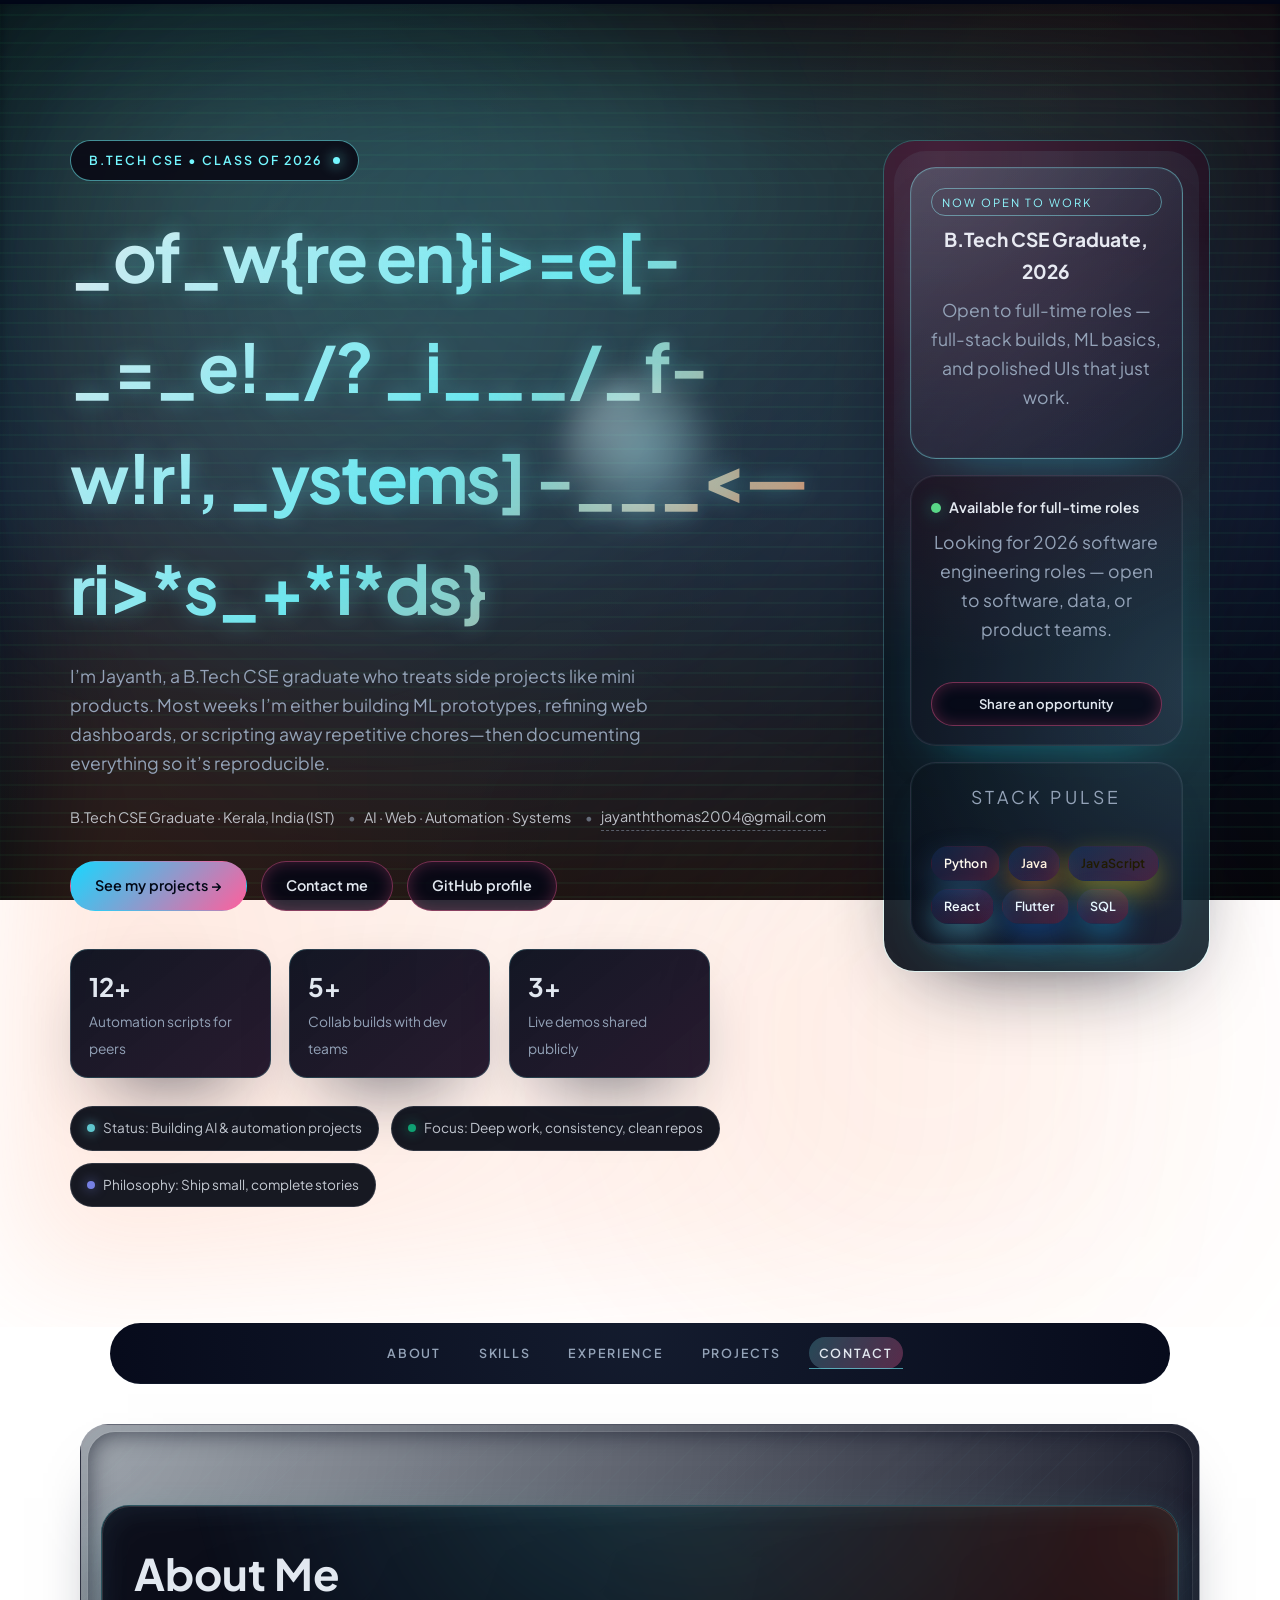
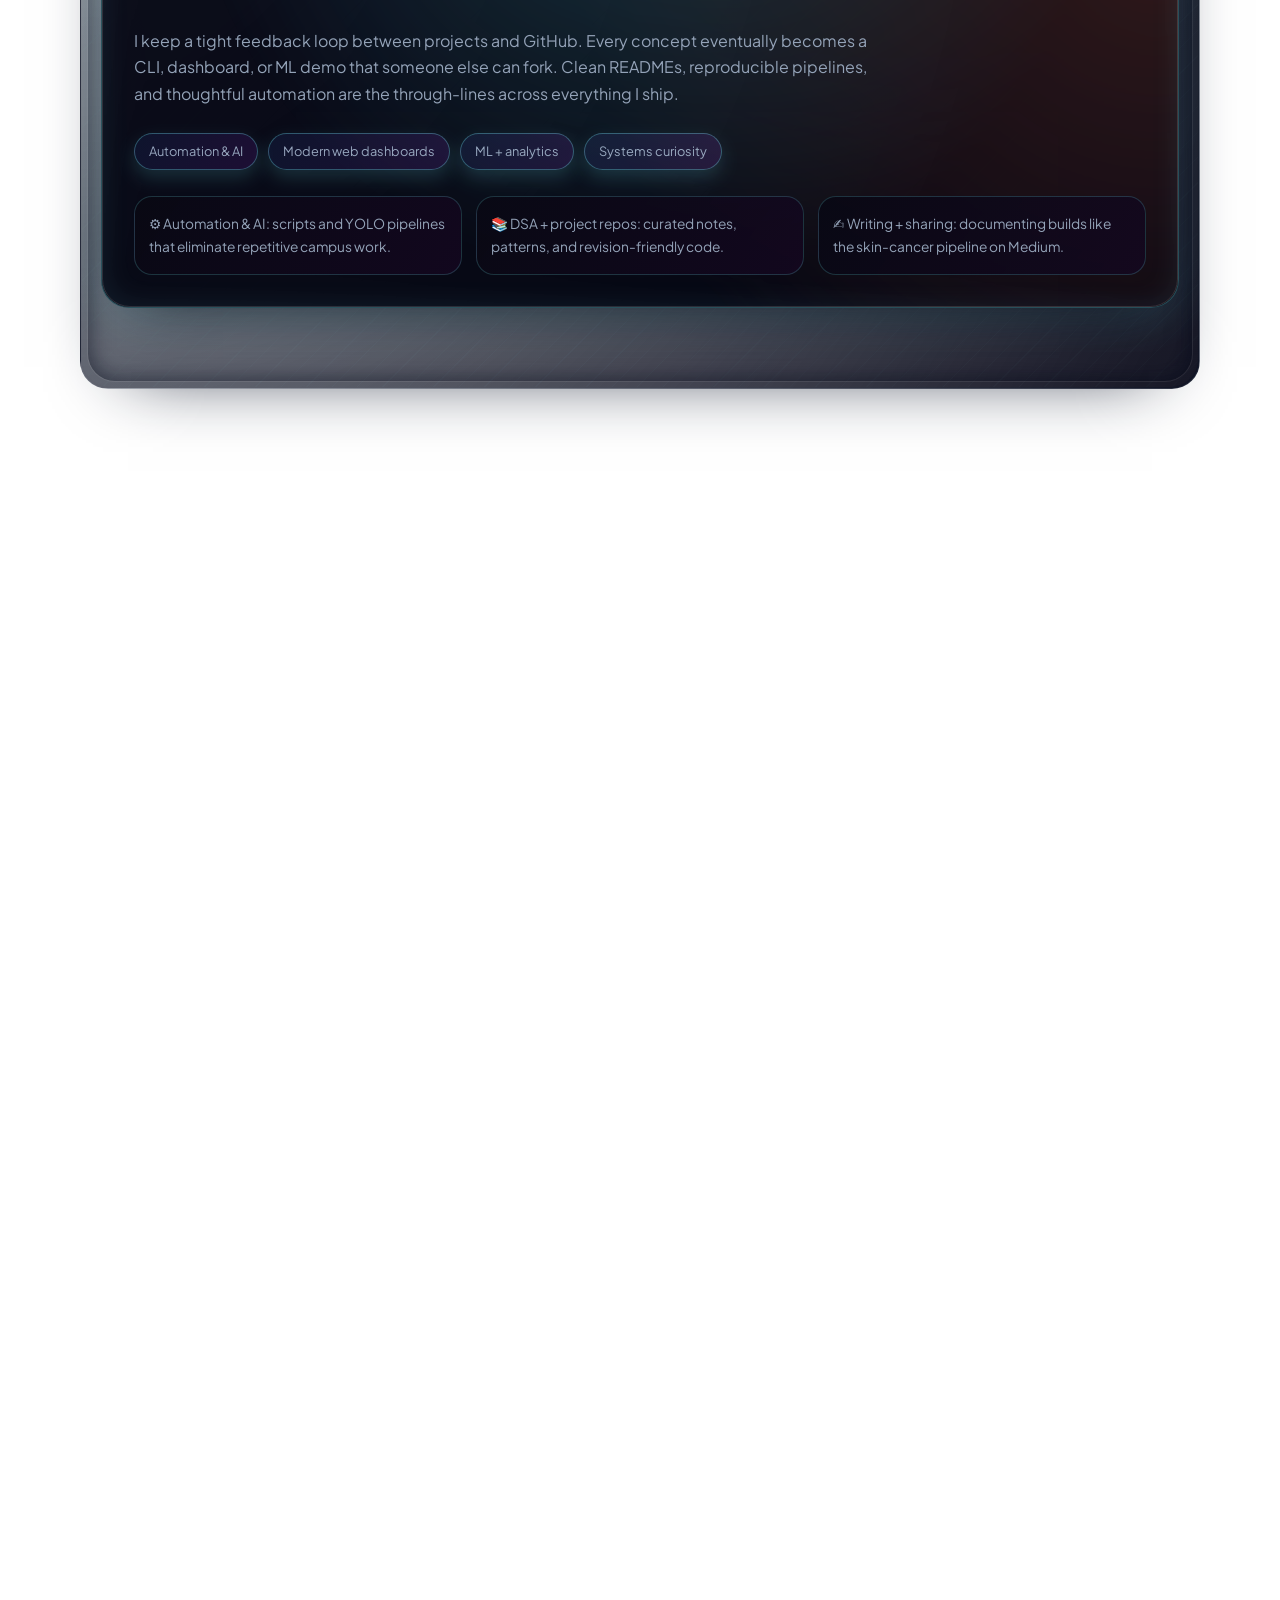
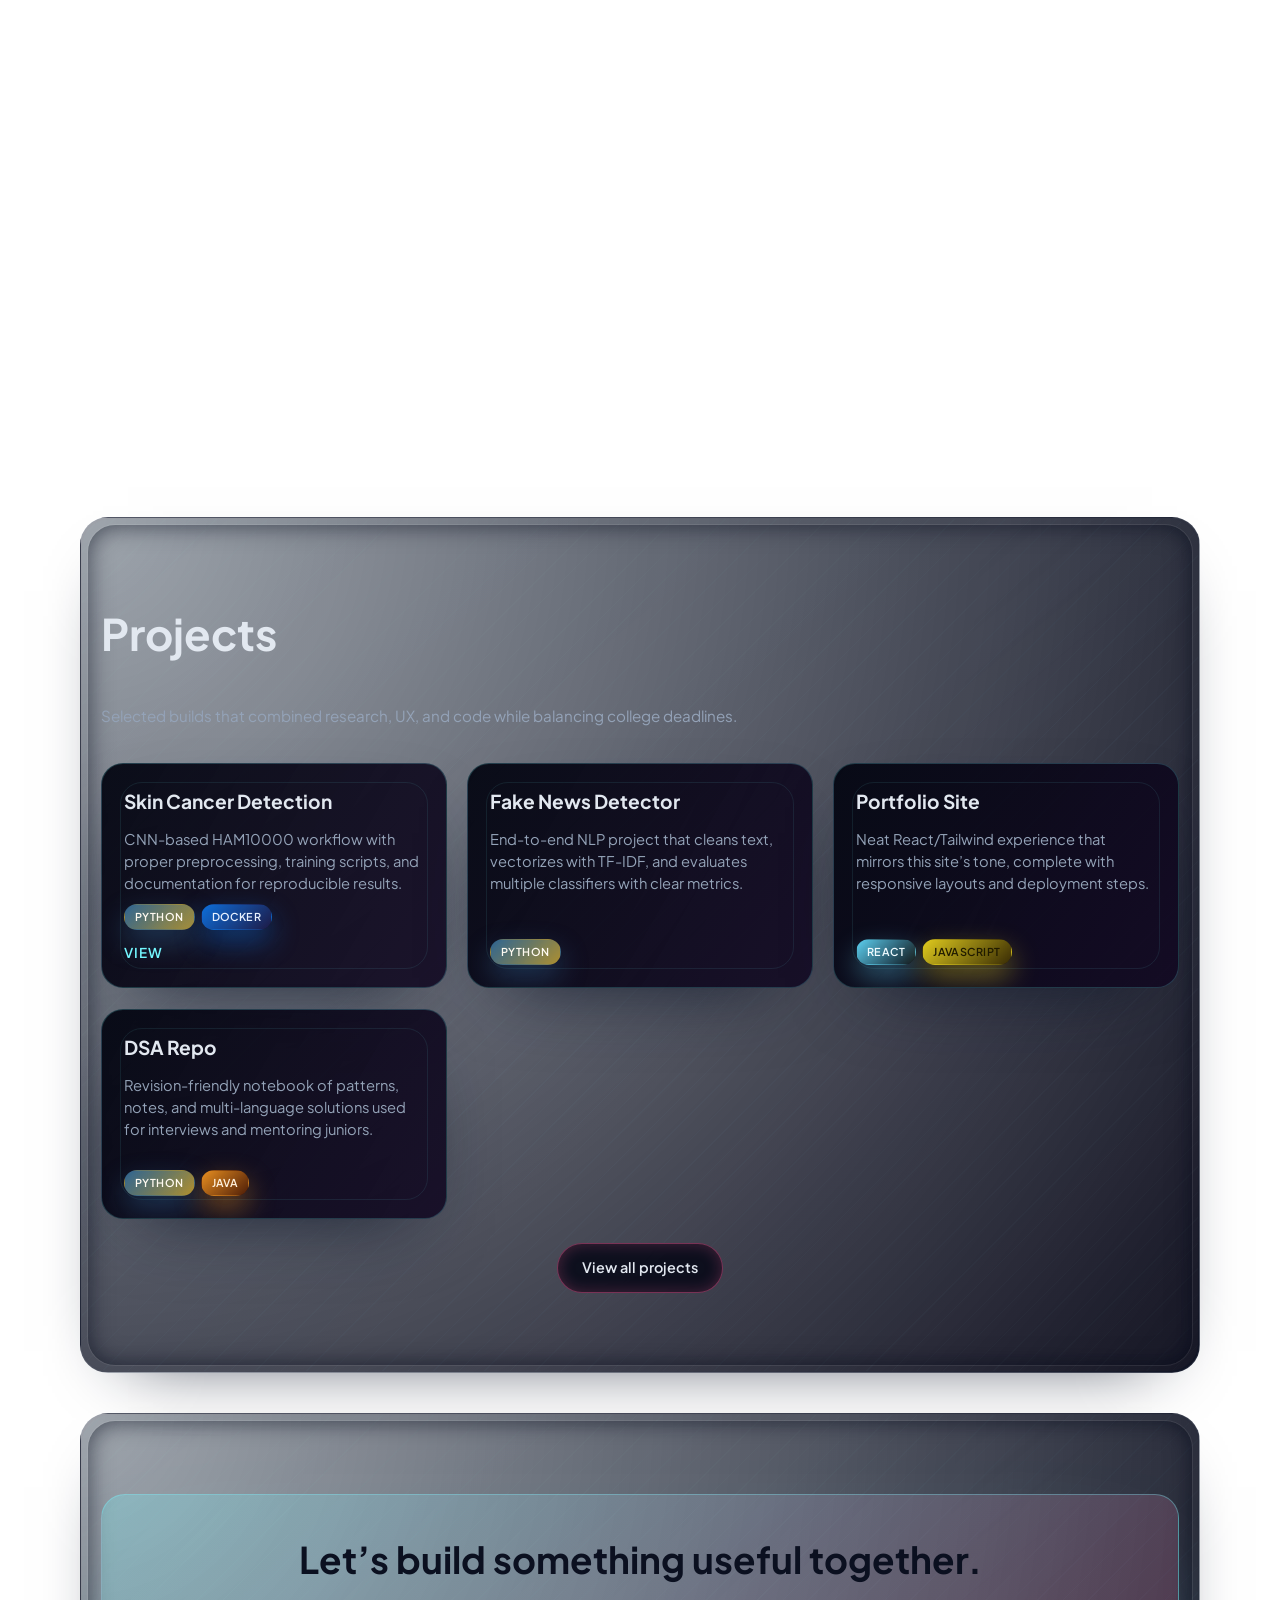
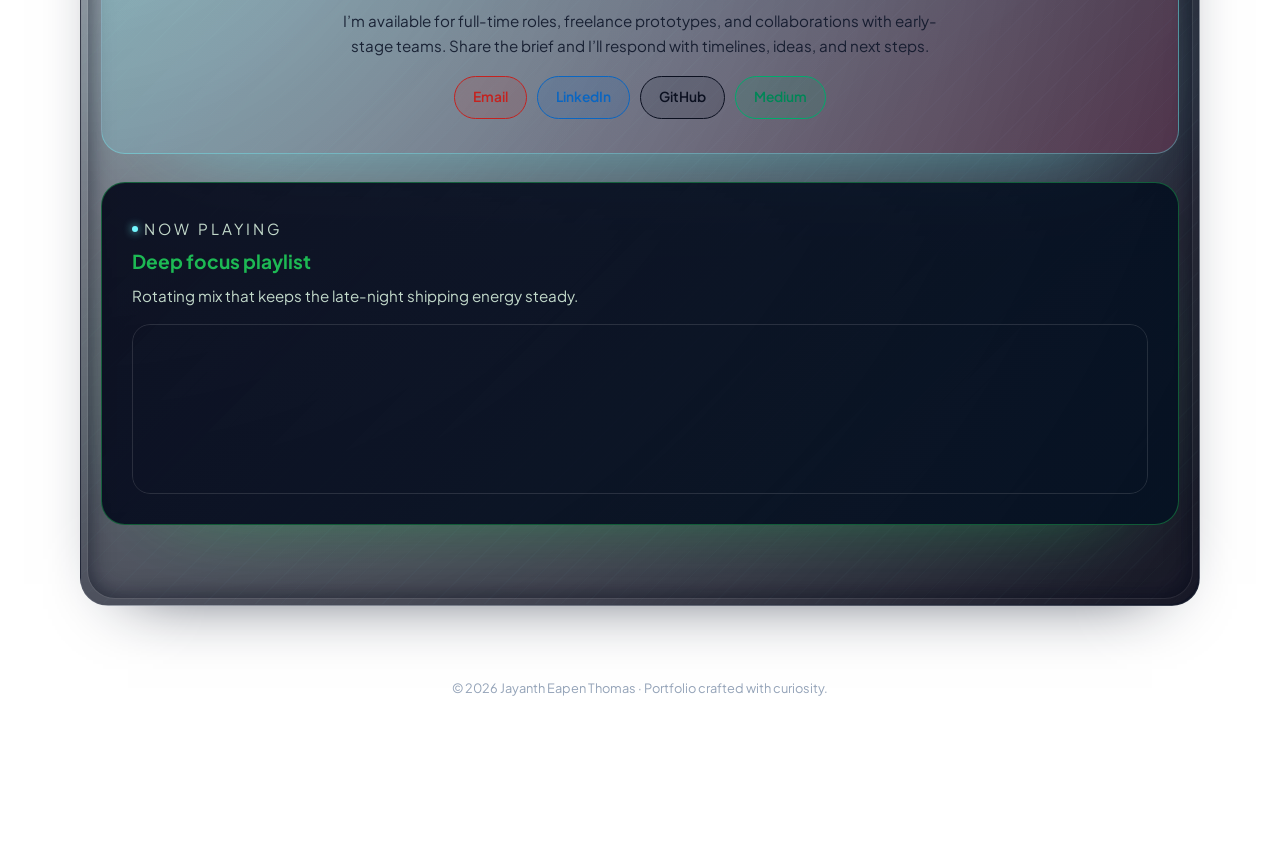
==== index.html @ 56d148f1 "Add project tech chips and a real timeline connector - Projects section now shows each project's act" ====
<!DOCTYPE html>
<html lang="en">
<head>
  <meta charset="UTF-8" />
  <meta name="viewport" content="width=device-width, initial-scale=1.0" />
  <title>Jayanth Eapen Thomas &bull; Portfolio</title>

  <meta
    name="description"
    content="Portfolio website for Jayanth Eapen Thomas &ndash; a developer crafting immersive, animated, and technically sharp digital experiences."
  />
  <meta name="theme-color" content="#020817" />

  <meta property="og:type" content="website" />
  <meta property="og:title" content="Jayanth Eapen Thomas &bull; Portfolio" />
  <meta
    property="og:description"
    content="Portfolio website for Jayanth Eapen Thomas &ndash; a developer crafting immersive, animated, and technically sharp digital experiences."
  />
  <meta property="og:url" content="https://jayanth-website.vercel.app" />
  <meta name="twitter:card" content="summary" />
  <meta name="twitter:title" content="Jayanth Eapen Thomas &bull; Portfolio" />
  <meta
    name="twitter:description"
    content="Portfolio website for Jayanth Eapen Thomas &ndash; a developer crafting immersive, animated, and technically sharp digital experiences."
  />

  <link
    rel="icon"
    href="data:image/svg+xml,%3Csvg xmlns='http://www.w3.org/2000/svg' viewBox='0 0 64 64'%3E%3Crect width='64' height='64' rx='14' fill='%23020817'/%3E%3Ctext x='32' y='42' font-family='monospace' font-size='30' font-weight='700' text-anchor='middle' fill='%2374f7ff'%3EJ%3C/text%3E%3C/svg%3E"
  />

  <link rel="preconnect" href="https://fonts.googleapis.com" />
  <link rel="preconnect" href="https://fonts.gstatic.com" crossorigin />
  <link
    href="https://fonts.googleapis.com/css2?family=Plus+Jakarta+Sans:wght@400;500;600;700&amp;display=swap"
    rel="stylesheet"
  />

  <link rel="stylesheet" href="./styles.css" />

  <script>
    document.documentElement.classList.add('has-js');
  </script>
  <script src="./config.js"></script>
</head>
<body>
  <!-- UI chrome -->
  <div class="scroll-tracker" aria-hidden="true"></div>
  <div class="cursor-orb" aria-hidden="true"></div>
  <div class="background-gradient" aria-hidden="true"></div>
  <div class="code-lines" aria-hidden="true"></div>
  <div class="language-particles" aria-hidden="true"></div>

  <!-- HERO -->
  <header>
    <div class="hero">
      <div class="hero-grid">
        <div class="hero-copy">
          <div class="hero-badge" data-tilt data-tilt-strength="10" data-tilt-scale="1.02">
            B.Tech CSE &bull; Class of 2026
          </div>
          <h1>Software engineer obsessed with software, systems, and curious builds.</h1>
          <p>
            I&rsquo;m Jayanth, a B.Tech CSE graduate who treats side projects like mini products. Most weeks I&rsquo;m either
            building ML prototypes, refining web dashboards, or scripting away repetitive chores—then documenting
            everything so it&rsquo;s reproducible.
          </p>
          <ul class="hero-meta">
            <li>B.Tech CSE Graduate · Kerala, India (IST)</li>
            <li>AI · Web · Automation · Systems</li>
            <li><a href="mailto:jayanththomas2004@gmail.com">jayanththomas2004@gmail.com</a></li>
          </ul>
          <div class="cta-group">
            <a class="btn btn-primary" data-magnetic href="#projects">See my projects &rarr;</a>
            <a class="btn btn-secondary" data-magnetic href="#contact">Contact me</a>
            <a
              class="btn btn-secondary"
              data-magnetic
              href="https://github.com/JET609"
              target="_blank"
              rel="noopener"
            >
              GitHub profile
            </a>
          </div>
          <div class="hero-stats">
            <div class="stat" data-tilt data-tilt-strength="12" data-tilt-scale="1.04">
              <span class="stat-number" data-count-to="12" data-count-suffix="+">12+</span>
              <span class="stat-label">Automation scripts for peers</span>
            </div>
            <div class="stat" data-tilt data-tilt-strength="12" data-tilt-scale="1.04">
              <span class="stat-number" data-count-to="5" data-count-suffix="+">5+</span>
              <span class="stat-label">Collab builds with dev teams</span>
            </div>
            <div class="stat" data-tilt data-tilt-strength="12" data-tilt-scale="1.04">
              <span class="stat-number" data-count-to="3" data-count-suffix="+">3+</span>
              <span class="stat-label">Live demos shared publicly</span>
            </div>
          </div>
          <div class="hero-trust">
            <div class="trust-pill">
              <span class="pulse-dot"></span>
              Status: Building AI &amp; automation projects
            </div>
            <div class="trust-pill">
              <span class="pulse-dot is-green"></span>
              Focus: Deep work, consistency, clean repos
            </div>
            <div class="trust-pill">
              <span class="pulse-dot is-purple"></span>
              Philosophy: Ship small, complete stories
            </div>
          </div>
        </div>
        <aside class="hero-panel" data-tilt data-tilt-strength="8" data-tilt-scale="1.02">
          <div class="panel-holo" aria-hidden="true"></div>
          <div class="signal-card live-status">
            <span class="signal-pill">Now open to work</span>
            <h3>B.Tech CSE Graduate, 2026</h3>
            <p>Open to full-time roles &mdash; full-stack builds, ML basics, and polished UIs that just work.</p>
          </div>
          <div class="signal-card availability">
            <div class="status-dot is-open">Available for full-time roles</div>
            <p>Looking for 2026 software engineering roles &mdash; open to software, data, or product teams.</p>
            <a class="btn btn-secondary btn-availability" href="mailto:jayanththomas2004@gmail.com" data-magnetic>Share an opportunity</a>
          </div>
          <div class="signal-card stack-pulse">
            <p class="stack-label">Stack pulse</p>
            <div class="chip-row tech-chips">
              <span class="chip" data-tech="python">Python</span>
              <span class="chip" data-tech="java">Java</span>
              <span class="chip" data-tech="javascript">JavaScript</span>
              <span class="chip" data-tech="react">React</span>
              <span class="chip" data-tech="flutter">Flutter</span>
              <span class="chip" data-tech="sql">SQL</span>
            </div>
          </div>
        </aside>
      </div>
    </div>
  </header>

  <!-- NAV -->
  <nav>
    <span class="nav-indicator" aria-hidden="true"></span>
    <a href="#about" data-nav-link="about">About</a>
    <a href="#skills" data-nav-link="skills">Skills</a>
    <a href="#experience" data-nav-link="experience">Experience</a>
    <a href="#projects" data-nav-link="projects">Projects</a>
    <a href="#contact" data-nav-link="contact">Contact</a>
  </nav>

  <!-- ABOUT -->
  <section id="about" class="section reveal" data-section data-scroll-speed="0.12">
    <div class="glass-card about-grid" data-tilt data-tilt-strength="8" data-tilt-scale="1.01">
      <div>
        <h2>About Me</h2>
        <p class="lead">
          I keep a tight feedback loop between projects and GitHub. Every concept eventually becomes a CLI, dashboard,
          or ML demo that someone else can fork. Clean READMEs, reproducible pipelines, and thoughtful automation are the
          through-lines across everything I ship.
        </p>
        <div class="pill-group">
          <span class="pill">Automation &amp; AI</span>
          <span class="pill">Modern web dashboards</span>
          <span class="pill">ML + analytics</span>
          <span class="pill">Systems curiosity</span>
        </div>
      </div>
      <div class="highlights">
        <div class="highlight">⚙️ Automation &amp; AI: scripts and YOLO pipelines that eliminate repetitive campus work.</div>
        <div class="highlight">📚 DSA + project repos: curated notes, patterns, and revision-friendly code.</div>
        <div class="highlight">✍️ Writing + sharing: documenting builds like the skin-cancer pipeline on Medium.</div>
      </div>
    </div>
  </section>

  <!-- SKILLS -->
  <section id="skills" class="section reveal" data-section data-scroll-speed="0.11">
    <h2>Skills &amp; tools</h2>
    <p class="lead">A balanced stack for prototyping quickly and maintaining projects long after demo day.</p>
    <div class="skills-grid">
      <div class="skill-card" data-tilt>
        <h4>Frontend</h4>
        <ul>
          <li>React, Next.js, Vite</li>
          <li>TypeScript, modern JS</li>
          <li>Framer Motion, GSAP-style micro FX</li>
        </ul>
      </div>
      <div class="skill-card" data-tilt>
        <h4>Backend &amp; infra</h4>
        <ul class="tech-token-list">
          <li>
            <span class="tech-token" data-tech="node">Node.js</span>,
            <span class="tech-token" data-tech="python">Python (FastAPI)</span>
          </li>
          <li>
            <span class="tech-token" data-tech="rest">REST</span>
            /
            <span class="tech-token" data-tech="graphql">GraphQL</span>
            <span class="tech-token" data-tech="api">APIs</span>
          </li>
          <li>
            <span class="tech-token" data-tech="docker">Docker</span>,
            <span class="tech-token" data-tech="github">GitHub Actions</span>
          </li>
        </ul>
      </div>
      <div class="skill-card" data-tilt>
        <h4>Data &amp; AI</h4>
        <ul>
          <li>LLM integration &amp; tooling</li>
          <li>TensorFlow / PyTorch basics</li>
          <li>Analytics &amp; dashboards</li>
        </ul>
      </div>
      <div class="skill-card" data-tilt>
        <h4>Workflow</h4>
        <ul>
          <li>Clean, modular codebases</li>
          <li>Docs &amp; README polish</li>
          <li>Mentoring &amp; code reviews</li>
        </ul>
      </div>
    </div>
  </section>

  <!-- EXPERIENCE -->
  <section id="experience" class="section reveal" data-section data-scroll-speed="0.09">
    <h2>Experience &amp; involvement</h2>
    <p class="lead">
      Hands-on learning through hackathons, research symposiums, and student initiatives that forced me to ship fast.
    </p>
    <div class="timeline">
      <div class="timeline-item" data-tilt>
        <small>2026 &mdash; Present</small>
        <h3>B.Tech CSE graduate, job hunting</h3>
        <p>Graduated and looking for full-time software engineering roles while shipping hosted, user-ready builds.</p>
      </div>
      <div class="timeline-item" data-tilt>
        <small>2025</small>
        <h3>AI tools &amp; automations</h3>
        <p>Refining ML pipelines, workflow bots, and the public profile around them—aiming for hosted, user-ready builds.</p>
      </div>
      <div class="timeline-item" data-tilt>
        <small>2024</small>
        <h3>ML experiments &amp; infra curiosity</h3>
        <p>Built YOLO detections, skin-cancer CNNs, and started caring about deployment, GitHub automation, and clean docs.</p>
      </div>
      <div class="timeline-item" data-tilt>
        <small>2023</small>
        <h3>Web dev + DSA breakthroughs</h3>
        <p>React dashboards, first freelance-style briefs, and a DSA notebook that keeps interview prep honest.</p>
      </div>
      <div class="timeline-item" data-tilt>
        <small>2022</small>
        <h3>Foundations</h3>
        <p>Python, C, and automation scripts for friends—discovering how fun it is to solve tiny annoyances with code.</p>
      </div>
    </div>
  </section>

  <!-- PROJECTS -->
  <section id="projects" class="section reveal" data-section data-scroll-speed="0.12">
    <h2>Projects</h2>
    <div class="section-intro">
      <p>Selected builds that combined research, UX, and code while balancing college deadlines.</p>
    </div>
    <div class="projects-list">
      <div class="project-card" data-tilt>
        <h3>Skin Cancer Detection</h3>
        <p>CNN-based HAM10000 workflow with proper preprocessing, training scripts, and documentation for reproducible results.</p>
        <div class="chip-row project-tags">
          <span class="chip" data-tech="python">Python</span>
          <span class="chip" data-tech="docker">Docker</span>
        </div>
        <div class="project-links">
          <a class="project-link" href="./skin-cancer.html">View</a>
        </div>
      </div>
      <div class="project-card" data-tilt>
        <h3>Fake News Detector</h3>
        <p>End-to-end NLP project that cleans text, vectorizes with TF-IDF, and evaluates multiple classifiers with clear metrics.</p>
        <div class="chip-row project-tags">
          <span class="chip" data-tech="python">Python</span>
        </div>
      </div>
      <div class="project-card" data-tilt>
        <h3>Portfolio Site</h3>
        <p>Neat React/Tailwind experience that mirrors this site&rsquo;s tone, complete with responsive layouts and deployment steps.</p>
        <div class="chip-row project-tags">
          <span class="chip" data-tech="react">React</span>
          <span class="chip" data-tech="javascript">JavaScript</span>
        </div>
      </div>
      <div class="project-card" data-tilt>
        <h3>DSA Repo</h3>
        <p>Revision-friendly notebook of patterns, notes, and multi-language solutions used for interviews and mentoring juniors.</p>
        <div class="chip-row project-tags">
          <span class="chip" data-tech="python">Python</span>
          <span class="chip" data-tech="java">Java</span>
        </div>
      </div>
    </div>
    <div class="projects-footer">
      <a
        class="btn btn-secondary"
        href="https://github.com/JET609?tab=repositories"
        target="_blank"
        rel="noopener"
        data-magnetic
      >
        View all projects
      </a>
    </div>
  </section>

  <!-- CONTACT -->
  <section id="contact" class="section reveal" data-section data-scroll-speed="0.15">
    <div class="contact-card" data-tilt data-tilt-scale="1.05">
      <h3>Let&rsquo;s build something useful together.</h3>
      <p>
        I&rsquo;m available for full-time roles, freelance prototypes, and collaborations with early-stage teams.
        Share the brief and I&rsquo;ll respond with timelines, ideas, and next steps.
      </p>
      <div class="contact-options">
        <a href="mailto:jayanththomas2004@gmail.com" data-platform="email" data-magnetic>Email</a>
        <a href="https://www.linkedin.com/in/jayanth-e-thomas-027318221/" target="_blank" rel="noopener" data-platform="linkedin" data-magnetic>LinkedIn</a>
        <a href="https://github.com/JET609" target="_blank" rel="noopener" data-platform="github" data-magnetic>GitHub</a>
        <a href="https://medium.com/@jayanththomas2004" target="_blank" rel="noopener" data-platform="medium" data-magnetic>Medium</a>
      </div>
    </div>
    <div class="spotify-card" data-tilt data-tilt-scale="1.03">
      <div class="spotify-meta">
        <p class="detail-label">Now playing</p>
        <h4>Deep focus playlist</h4>
        <p>Rotating mix that keeps the late-night shipping energy steady.</p>
      </div>
      <div class="spotify-embed" data-spotify>
        <div class="spotify-loading" aria-live="polite">
          <span class="spinner" aria-hidden="true"></span>
          Preparing the playlist…
        </div>
        <iframe
          title="Spotify playlist"
          data-src="https://open.spotify.com/embed/playlist/37i9dQZF1DX4WYpdgoIcn6?utm_source=generator"
          width="100%"
          height="152"
          frameborder="0"
          allow="autoplay; clipboard-write; encrypted-media; fullscreen; picture-in-picture"
          loading="lazy"
        ></iframe>
      </div>
    </div>
  </section>

  <footer>
    &copy; <span id="year"></span> Jayanth Eapen Thomas &middot; Portfolio crafted with curiosity.
  </footer>

  <script src="./script.js"></script>
</body>
</html>
---- styles.css ----
:root {
  --bg-dark: #01030a;
  --bg-darker: #010109;
  --bg-space: #030111;
  --bg-space-2: #0b0318;
  --grid-line: rgba(122, 255, 255, 0.05);
  --grid-glow: rgba(255, 122, 69, 0.2);
  --accent: #74f7ff;
  --accent-soft: rgba(116, 247, 255, 0.18);
  --accent-2: #ff7a45;
  --accent-warm: #ffb347;
  --accent-violet: #c084fc;
  --text: #e2e8f0;
  --muted: #94a3b8;
  --card-bg: rgba(9, 9, 20, 0.9);
  --shadow: 0 30px 80px -40px rgba(15, 23, 42, 0.98);
  --border-subtle: rgba(148, 163, 184, 0.18);
  --glow-1: rgba(116, 247, 255, 0.55);
  --glow-2: rgba(255, 95, 156, 0.4);
  --glow-3: rgba(251, 174, 60, 0.35);
  --scroll-progress: 0%;
  --nav-indicator-left: 0px;
  --nav-indicator-top: 0px;
  --nav-indicator-width: 0px;
  --nav-indicator-height: 0px;
}

* {
  box-sizing: border-box;
}

body {
  margin: 0;
  font-family: 'Plus Jakarta Sans', system-ui, -apple-system, BlinkMacSystemFont, sans-serif;
  background:
    linear-gradient(180deg, #05070f 0%, #09132a 55%, #04060b 100%);
  color: var(--text);
  line-height: 1.65;
  min-height: 100vh;
  scroll-behavior: smooth;
  background-attachment: fixed;
  overflow-x: hidden;
}

.background-gradient {
  position: fixed;
  inset: 0;
  pointer-events: none;
  z-index: -1;
  background:
    radial-gradient(circle at 18% 18%, rgba(116, 247, 255, 0.18), transparent 45%),
    radial-gradient(circle at 82% 12%, rgba(255, 122, 69, 0.14), transparent 55%);
  filter: blur(6px);
  opacity: 0.55;
}

.code-lines {
  position: fixed;
  inset: 0;
  pointer-events: none;
  z-index: -2;
  background-image:
    linear-gradient(90deg, rgba(29, 185, 84, 0.06) 0%, rgba(29, 185, 84, 0.06) 1px, transparent 1px),
    repeating-linear-gradient(180deg, rgba(29, 185, 84, 0.18) 0 2px, rgba(3, 7, 16, 0) 2px 14px);
  background-size: 100% 160px, 100% 100%;
  mix-blend-mode: screen;
  opacity: 0.35;
  animation: codeLines 12s linear infinite;
}

.code-lines::after {
  content: '';
  position: absolute;
  inset: 0;
  background: linear-gradient(125deg, rgba(29, 185, 84, 0.2), rgba(29, 185, 84, 0) 60%);
  mix-blend-mode: screen;
  animation: codePulse 9s ease-in-out infinite;
  opacity: 0.6;
}
 
.language-particles {
  position: absolute;
  inset: 0;
  pointer-events: none;
  overflow: hidden;
  z-index: 1;
  mix-blend-mode: screen;
}

.language-particle {
  position: absolute;
  left: 50%;
  top: 35%;
  padding: 6px 14px;
  border-radius: 999px;
  border: 1px solid rgba(226, 232, 240, 0.35);
  background: rgba(3, 8, 22, 0.65);
  color: rgba(226, 232, 240, 0.85);
  font-size: clamp(0.7rem, 1vw, 0.95rem);
  letter-spacing: 0.22em;
  text-transform: uppercase;
  box-shadow: 0 15px 35px -28px rgba(116, 247, 255, 0.8);
  text-shadow: 0 0 12px rgba(116, 247, 255, 0.65);
  filter: blur(0.3px);
  opacity: 0;
  transform-origin: center;
  animation: language-pop var(--duration, 2800ms) cubic-bezier(0.4, 0, 0.2, 1) forwards;
}

.language-particle.is-static {
  animation: none;
  opacity: 0.4;
  transform: scale(0.85);
  filter: blur(0.6px);
}

@keyframes language-pop {
  0% {
    opacity: 0;
    transform: translate3d(-50%, -50%, 0) scale(0.65);
  }
  18% {
    opacity: 0.95;
  }
  100% {
    opacity: 0;
    transform:
      translate3d(
        calc(-50% + var(--x, 0px)),
        calc(-50% + var(--y, 0px)),
        0
      )
      scale(1.25)
      rotate(var(--rot, 0deg));
    filter: blur(2px);
  }
}

::selection {
  background: rgba(116, 247, 255, 0.38);
  color: #020817;
}

.scroll-tracker {
  position: fixed;
  top: 0;
  left: 0;
  width: 100%;
  height: 4px;
  background: rgba(2, 6, 23, 0.92);
  backdrop-filter: blur(18px);
  z-index: 40;
  pointer-events: none;
  overflow: hidden;
}

.scroll-tracker::after {
  content: '';
  display: block;
  height: 100%;
  width: var(--scroll-progress);
  background: linear-gradient(
    90deg,
    rgba(116, 247, 255, 1),
    rgba(192, 132, 252, 0.9),
    rgba(255, 122, 69, 0.95)
  );
  background-size: 220% 100%;
  border-radius: 0 999px 999px 0;
  box-shadow: 0 0 18px rgba(116, 247, 255, 0.7);
  transform-origin: left;
  animation: progressGlow 9s linear infinite;
}

.cursor-orb {
  position: fixed;
  top: 0;
  left: 0;
  width: 170px;
  height: 170px;
  pointer-events: none;
  border-radius: 50%;
  background:
    radial-gradient(circle at 30% 30%, rgba(226, 232, 240, 0.5), transparent 65%),
    radial-gradient(circle at 70% 70%, rgba(148, 163, 184, 0.25), transparent 70%),
    radial-gradient(circle at center, rgba(116, 247, 255, 0.55), transparent 70%);
  transform: translate3d(-85px, -85px, 0) scale(0.9);
  opacity: 0;
  transition: opacity 0.25s ease;
  will-change: transform;
  mix-blend-mode: screen;
  filter: blur(14px);
  z-index: 30;
}

body.cursor-active .cursor-orb {
  opacity: 0.7;
}

header {
  position: relative;
  min-height: 92vh;
  display: flex;
  align-items: center;
  justify-content: center;
  padding: 140px 20px 120px;
  text-align: center;
  overflow: hidden;
  perspective: 1200px;
}

header::before,
header::after {
  content: '';
  position: absolute;
  border-radius: 999px;
  filter: blur(140px);
  z-index: 0;
  opacity: 0.65;
}

header::before {
  width: 420px;
  height: 420px;
  top: 6%;
  left: 12%;
  background: rgba(116, 247, 255, 0.24);
  animation: float 14s ease-in-out infinite;
}

header::after {
  width: 460px;
  height: 460px;
  bottom: 4%;
  right: 10%;
  background: rgba(255, 122, 69, 0.18);
  animation: float 16s ease-in-out infinite reverse;
}

.hero {
  position: relative;
  z-index: 2;
  max-width: 1140px;
  --hero-translate: 22px;
  --hero-tilt-x: 0deg;
  --hero-tilt-y: 0deg;
  opacity: 0;
  transform:
    translateY(var(--hero-translate))
    rotateX(var(--hero-tilt-y))
    rotateY(var(--hero-tilt-x));
  transform-style: preserve-3d;
  transition:
    transform 1s cubic-bezier(0.22, 0.61, 0.36, 1),
    opacity 1s ease;
}

.hero::before {
  content: '';
  position: absolute;
  inset: -70px -50px;
  background:
    radial-gradient(circle at 50% 0%, rgba(116, 247, 255, 0.22), transparent 65%),
    radial-gradient(circle at 0% 80%, rgba(255, 122, 69, 0.18), transparent 75%);
  filter: blur(60px);
  opacity: 0;
  z-index: -1;
  transition: opacity 1.25s ease;
}

html.has-js body.is-ready .hero {
  --hero-translate: 0px;
  opacity: 1;
}

html.has-js body.is-ready .hero::before {
  opacity: 1;
}

.hero-grid {
  display: grid;
  gap: clamp(28px, 4vw, 56px);
  grid-template-columns: minmax(0, 2.1fr) minmax(260px, 0.9fr);
  align-items: flex-start;
}

.hero-copy {
  text-align: left;
}

.hero-panel {
  display: grid;
  gap: 16px;
  background: rgba(4, 7, 18, 0.9);
  border-radius: 32px;
  padding: 26px;
  border: 1px solid rgba(116, 247, 255, 0.22);
  backdrop-filter: blur(18px);
  box-shadow: 0 30px 90px -45px rgba(8, 12, 28, 0.9);
  position: relative;
  isolation: isolate;
  overflow: hidden;
  background-clip: padding-box;
}

.hero-panel::after {
  content: '';
  position: absolute;
  inset: 10px;
  z-index: -1;
  border-radius: inherit;
  background: radial-gradient(circle at top, rgba(116, 247, 255, 0.14), transparent 60%);
  opacity: 0.6;
}

.panel-holo {
  position: absolute;
  inset: -30%;
  background:
    radial-gradient(circle at 30% 20%, rgba(255, 95, 156, 0.35), transparent 45%),
    radial-gradient(circle at 80% 60%, rgba(116, 247, 255, 0.3), transparent 50%);
  mix-blend-mode: screen;
  opacity: 0.7;
  animation: holoSweep 20s linear infinite;
  pointer-events: none;
}

.signal-card {
  padding: 20px;
  border-radius: 26px;
  background: linear-gradient(135deg, rgba(2, 4, 14, 0.95), rgba(15, 8, 28, 0.85));
  border: 1px solid rgba(148, 163, 184, 0.16);
  box-shadow:
    inset 0 0 0 1px rgba(116, 247, 255, 0.05),
    0 25px 50px -35px rgba(6, 182, 212, 0.6);
  display: grid;
  gap: 8px;
  transition: border 0.4s ease, box-shadow 0.4s ease;
}

.signal-card.live-status {
  border: 1px solid rgba(116, 247, 255, 0.4);
  background: linear-gradient(140deg, rgba(116, 247, 255, 0.16), rgba(2, 6, 23, 0.92));
}

.signal-card h3 {
  margin: 0;
  font-size: 1.2rem;
}

.signal-card p {
  margin: 0;
  color: var(--muted);
  font-size: 0.9rem;
}

.signal-card.availability .btn-availability {
  justify-content: center;
  width: 100%;
  margin-top: 4px;
  font-size: 0.82rem;
  padding: 10px 18px;
}

.signal-pill {
  display: inline-flex;
  align-items: center;
  gap: 6px;
  padding: 4px 10px;
  font-size: 0.7rem;
  letter-spacing: 0.18em;
  text-transform: uppercase;
  border-radius: 999px;
  border: 1px solid rgba(116, 247, 255, 0.45);
  color: var(--accent);
}

.status-dot {
  display: inline-flex;
  align-items: center;
  gap: 8px;
  font-weight: 600;
  font-size: 0.9rem;
}

.status-dot::before {
  content: '';
  width: 10px;
  height: 10px;
  border-radius: 50%;
  background: rgba(16, 185, 129, 0.9);
  box-shadow: 0 0 18px rgba(16, 185, 129, 0.7);
}

.status-dot.is-open::before {
  background: rgba(74, 222, 128, 0.95);
}

.stack-label {
  font-size: 0.75rem;
  letter-spacing: 0.2em;
  text-transform: uppercase;
  color: rgba(226, 232, 240, 0.7);
}

.chip-row {
  display: flex;
  flex-wrap: wrap;
  gap: 8px;
}

.chip {
  padding: 6px 12px;
  border-radius: 999px;
  font-size: 0.78rem;
  border: 1px solid rgba(116, 247, 255, 0.35);
  color: rgba(226, 232, 240, 0.85);
  background: linear-gradient(120deg, rgba(8, 12, 24, 0.9), rgba(32, 12, 42, 0.8));
  transition: transform 0.2s ease, box-shadow 0.2s ease, background 0.2s ease;
}

.tech-token-list {
  list-style: none;
  margin: 0;
  padding: 0;
}

.tech-token-list li {
  margin-bottom: 6px;
}

.tech-token {
  display: inline-flex;
  align-items: center;
  padding: 2px 8px;
  border-radius: 999px;
  font-size: 0.75rem;
  margin: 0 4px;
  background: var(--chip-bg, rgba(15, 23, 42, 0.85));
  color: var(--chip-color, rgba(226, 232, 240, 0.9));
  box-shadow: 0 6px 20px var(--chip-shadow, rgba(2, 6, 23, 0.45));
  border: 1px solid rgba(148, 163, 184, 0.12);
}

.tech-token:first-child {
  margin-left: 0;
}

.chip-row.tech-chips {
  justify-content: flex-start;
}

.chip[data-tech],
.tech-token[data-tech] {
  border-color: transparent;
  color: var(--chip-color, rgba(226, 232, 240, 0.9));
  background: var(--chip-bg, rgba(8, 12, 24, 0.9));
  box-shadow: 0 12px 28px var(--chip-shadow, rgba(2, 6, 23, 0.65));
  font-weight: 600;
  letter-spacing: 0.01em;
}

.chip[data-tech]:hover {
  transform: translateY(-2px) scale(1.04);
  box-shadow: 0 18px 38px var(--chip-shadow, rgba(2, 6, 23, 0.7));
}

.tech-chips .chip {
  background: linear-gradient(135deg, rgba(24, 122, 255, 0.15), rgba(255, 40, 118, 0.2));
  position: relative;
  overflow: hidden;
}

.tech-chips .chip::after {
  content: '';
  position: absolute;
  inset: 0;
  background: radial-gradient(circle, rgba(255, 255, 255, 0.34), transparent 60%);
  opacity: 0;
  transition: opacity 0.35s ease;
}

.tech-chips .chip:hover::after {
  opacity: 0.8;
}

.tech-chips .chip[data-tech='react'],
.tech-chips .chip[data-tech='javascript'],
.tech-chips .chip[data-tech='python'],
.tech-chips .chip[data-tech='flutter'],
.tech-chips .chip[data-tech='java'],
.tech-chips .chip[data-tech='sql'] {
  animation: chipPulse 8s ease-in-out infinite;
}

.chip[data-tech='python'],
.tech-token[data-tech='python'] {
  --chip-bg: linear-gradient(135deg, rgba(48, 105, 152, 0.95), rgba(255, 212, 59, 0.65));
  --chip-shadow: rgba(48, 105, 152, 0.45);
  --chip-color: #fffaf0;
}

.chip[data-tech='java'],
.tech-token[data-tech='java'] {
  --chip-bg: linear-gradient(135deg, rgba(248, 152, 32, 0.92), rgba(90, 32, 3, 0.85));
  --chip-shadow: rgba(248, 152, 32, 0.45);
  --chip-color: #fff2df;
}

.chip[data-tech='javascript'],
.tech-token[data-tech='javascript'] {
  --chip-bg: linear-gradient(135deg, rgba(247, 223, 30, 0.9), rgba(65, 51, 1, 0.85));
  --chip-shadow: rgba(247, 223, 30, 0.4);
  --chip-color: #201b00;
}

.chip[data-tech='react'],
.tech-token[data-tech='react'] {
  --chip-bg: linear-gradient(135deg, rgba(97, 218, 251, 0.95), rgba(12, 20, 30, 0.9));
  --chip-shadow: rgba(97, 218, 251, 0.4);
  --chip-color: #f0fbff;
}

.chip[data-tech='flutter'],
.tech-token[data-tech='flutter'] {
  --chip-bg: linear-gradient(135deg, rgba(10, 97, 201, 0.95), rgba(71, 197, 251, 0.8));
  --chip-shadow: rgba(10, 97, 201, 0.45);
  --chip-color: #e8f5ff;
}

.chip[data-tech='sql'],
.tech-token[data-tech='sql'] {
  --chip-bg: linear-gradient(135deg, rgba(14, 165, 233, 0.95), rgba(8, 47, 73, 0.9));
  --chip-shadow: rgba(14, 165, 233, 0.4);
  --chip-color: #e6f7ff;
}

.chip[data-tech='node'],
.tech-token[data-tech='node'] {
  --chip-bg: linear-gradient(135deg, rgba(34, 197, 94, 0.9), rgba(6, 78, 59, 0.9));
  --chip-shadow: rgba(34, 197, 94, 0.45);
  --chip-color: #f0fff7;
}

.chip[data-tech='rest'],
.tech-token[data-tech='rest'] {
  --chip-bg: linear-gradient(135deg, rgba(14, 165, 233, 0.95), rgba(8, 47, 73, 0.9));
  --chip-shadow: rgba(14, 165, 233, 0.4);
  --chip-color: #e6f7ff;
}

.chip[data-tech='graphql'],
.tech-token[data-tech='graphql'] {
  --chip-bg: linear-gradient(135deg, rgba(216, 70, 239, 0.92), rgba(88, 28, 135, 0.9));
  --chip-shadow: rgba(216, 70, 239, 0.45);
  --chip-color: #fff0ff;
}

.chip[data-tech='api'],
.tech-token[data-tech='api'] {
  --chip-bg: linear-gradient(135deg, rgba(99, 102, 241, 0.92), rgba(49, 46, 129, 0.9));
  --chip-shadow: rgba(99, 102, 241, 0.45);
  --chip-color: #eef0ff;
}

.chip[data-tech='docker'],
.tech-token[data-tech='docker'] {
  --chip-bg: linear-gradient(135deg, rgba(14, 116, 228, 0.95), rgba(30, 27, 75, 0.9));
  --chip-shadow: rgba(14, 116, 228, 0.45);
  --chip-color: #e7f1ff;
}

.chip[data-tech='github'],
.tech-token[data-tech='github'] {
  --chip-bg: linear-gradient(135deg, rgba(12, 12, 12, 0.95), rgba(51, 51, 51, 0.9));
  --chip-shadow: rgba(15, 15, 15, 0.45);
  --chip-color: #f5f5f5;
}

.hero-badge {
  display: inline-flex;
  align-items: center;
  gap: 10px;
  padding: 9px 18px;
  margin-bottom: 20px;
  border-radius: 999px;
  border: 1px solid rgba(116, 247, 255, 0.55);
  background: rgba(9, 9, 20, 0.9);
  color: var(--accent);
  font-weight: 600;
  font-size: 0.78rem;
  letter-spacing: 0.16em;
  text-transform: uppercase;
}

.hero-badge::after {
  content: '';
  width: 7px;
  height: 7px;
  border-radius: 50%;
  background: currentColor;
  box-shadow: 0 0 14px currentColor;
  animation: twinkle 1.7s ease-in-out infinite alternate;
}

.hero h1 {
  margin: 0 0 18px;
  font-size: clamp(2.85rem, 5.4vw, 4.2rem);
  letter-spacing: -0.03em;
  background: linear-gradient(
    130deg,
    rgba(241, 245, 249, 0.95),
    rgba(116, 247, 255, 0.9),
    rgba(255, 122, 69, 0.92)
  );
  -webkit-background-clip: text;
  color: transparent;
  animation: titleGlow 7s ease-in-out infinite;
}

.hero h1[data-scramble-active='true'] {
  text-shadow: 0 0 22px rgba(116, 247, 255, 0.35);
}

.hero p {
  margin: 0 0 26px;
  max-width: 640px;
  font-size: 1.1rem;
  color: var(--muted);
  animation: paragraphRise 1.4s ease forwards;
}

.hero-meta {
  display: inline-flex;
  flex-wrap: wrap;
  justify-content: flex-start;
  gap: 14px;
  padding: 0;
  margin: 0 0 30px;
  list-style: none;
  color: rgba(226, 232, 240, 0.8);
  font-size: 0.9rem;
  animation: paragraphRise 1.7s ease forwards;
}

.hero-meta li {
  display: inline-flex;
  align-items: center;
  gap: 8px;
}

.hero-meta li::before {
  content: '\2022';
  color: rgba(148, 163, 184, 0.6);
}

.hero-meta li:first-child::before {
  display: none;
}

.hero-meta a {
  color: inherit;
  text-decoration: none;
  border-bottom: 1px dashed rgba(148, 163, 184, 0.5);
  padding-bottom: 2px;
  transition: color 0.2s ease, border-color 0.2s ease;
}

.hero-meta a:hover {
  color: var(--accent);
  border-color: var(--accent);
}

.cta-group {
  display: flex;
  flex-wrap: wrap;
  justify-content: flex-start;
  gap: 14px;
  margin-bottom: 38px;
  animation: paragraphRise 1.9s ease forwards;
}

.btn {
  display: inline-flex;
  align-items: center;
  gap: 8px;
  padding: 12px 24px;
  border-radius: 999px;
  font-weight: 600;
  font-size: 0.9rem;
  text-decoration: none;
  border: 1px solid transparent;
  transition:
    transform 0.22s ease,
    box-shadow 0.22s ease,
    background 0.22s ease,
    border-color 0.22s ease,
    color 0.22s ease;
  cursor: pointer;
  white-space: nowrap;
}

[data-magnetic] {
  position: relative;
  --magnet-x: 0px;
  --magnet-y: 0px;
  --magnet-scale: 1;
  transform: translate3d(var(--magnet-x), var(--magnet-y), 0) scale(var(--magnet-scale));
  will-change: transform;
}

.btn-primary {
  background: linear-gradient(135deg, #18d7ff, #ff5f9c);
  color: #020817;
  box-shadow: 0 24px 60px -28px rgba(116, 247, 255, 0.8);
  position: relative;
  overflow: hidden;
}

.btn-primary::after {
  content: '';
  position: absolute;
  inset: -40%;
  background: radial-gradient(circle at 0 0, rgba(255, 255, 255, 0.6), transparent 65%);
  opacity: 0;
  transform: translate3d(-40%, 40%, 0);
  transition: opacity 0.25s ease, transform 0.25s ease;
}

.btn-primary:hover {
  transform: translateY(-4px);
  box-shadow: 0 30px 80px -36px rgba(116, 247, 255, 0.85);
}

.btn-primary:hover::after {
  opacity: 0.7;
  transform: translate3d(18%, -18%, 0);
}

.btn-secondary {
  background: rgba(5, 8, 22, 0.85);
  color: var(--text);
  border-color: rgba(255, 95, 156, 0.45);
  box-shadow: inset 0 0 15px rgba(255, 95, 156, 0.25);
}

.btn-secondary:hover {
  background: rgba(15, 23, 42, 1);
  transform: translateY(-3px);
  box-shadow: 0 18px 46px -26px rgba(255, 95, 156, 0.55);
  border-color: var(--accent-2);
  color: var(--accent-2);
}

.hero-stats {
  display: grid;
  grid-template-columns: repeat(auto-fit, minmax(150px, 1fr));
  gap: 18px;
  max-width: 640px;
  margin: 26px 0 0;
}

.hero-stats .stat {
  --tilt-scale: 1;
  --stat-delay: 0s;
}

.stat {
  padding: 16px 18px;
  border-radius: 18px;
  background: linear-gradient(140deg, rgba(6, 11, 25, 0.95), rgba(22, 9, 32, 0.92));
  border: 1px solid rgba(116, 247, 255, 0.18);
  box-shadow: var(--shadow);
  position: relative;
  overflow: hidden;
  animation:
    statEntrance 0.9s cubic-bezier(0.22, 1, 0.36, 1) var(--stat-delay, 0s) forwards,
    floatSlow 18s ease-in-out 1.6s infinite;
  transition: box-shadow 0.4s ease;
}

.hero-stats .stat:nth-of-type(1) {
  --stat-delay: 0.1s;
}

.hero-stats .stat:nth-of-type(2) {
  --stat-delay: 0.28s;
}

.hero-stats .stat:nth-of-type(3) {
  --stat-delay: 0.45s;
}

.stat-number {
  font-size: 1.6rem;
  font-weight: 700;
  display: block;
}

.stat-label {
  font-size: 0.86rem;
  color: var(--muted);
}

.stat::after {
  content: '';
  position: absolute;
  inset: -40% 10%;
  background: linear-gradient(
    130deg,
    rgba(116, 247, 255, 0.16),
    transparent
  );
  transform: translateY(110%);
  animation: sheen 13s ease-in-out infinite;
  opacity: 0.6;
}

.hero-trust {
  display: flex;
  flex-wrap: wrap;
  gap: 12px;
  margin-top: 28px;
}

.trust-pill {
  display: inline-flex;
  align-items: center;
  gap: 8px;
  padding: 10px 16px;
  border-radius: 999px;
  border: 1px solid rgba(148, 163, 184, 0.2);
  background: rgba(4, 7, 18, 0.92);
  font-size: 0.85rem;
  color: rgba(226, 232, 240, 0.86);
}

.pulse-dot {
  width: 8px;
  height: 8px;
  border-radius: 50%;
  background: rgba(116, 247, 255, 0.8);
  box-shadow: 0 0 12px rgba(116, 247, 255, 0.7);
  animation: pulse 2s ease-in-out infinite;
}

.pulse-dot.is-green {
  background: rgba(16, 185, 129, 0.9);
  box-shadow: 0 0 12px rgba(16, 185, 129, 0.6);
}

.pulse-dot.is-purple {
  background: rgba(129, 140, 248, 0.9);
  box-shadow: 0 0 12px rgba(129, 140, 248, 0.6);
}

nav {
  position: sticky;
  top: 4px;
  margin-top: -4px;
  display: flex;
  align-items: center;
  justify-content: center;
  flex-wrap: wrap;
  gap: 18px;
  padding: 14px 18px;
  background: radial-gradient(circle at top, rgba(15, 23, 42, 0.98), rgba(2, 6, 23, 0.98));
  backdrop-filter: blur(18px);
  z-index: 35;
  opacity: 0;
  transform: translateY(-22px);
  transition: opacity 0.7s ease, transform 0.7s ease;
  border-bottom: 1px solid rgba(15, 23, 42, 0.9);
  border-radius: 999px;
  max-width: min(1060px, calc(100% - 32px));
  margin-left: auto;
  margin-right: auto;
  overflow: hidden;
}

html.has-js body.is-ready nav {
  opacity: 1;
  transform: translateY(0);
}

nav a {
  display: inline-flex;
  align-items: center;
  color: var(--muted);
  text-decoration: none;
  font-weight: 600;
  font-size: 0.78rem;
  letter-spacing: 0.14em;
  text-transform: uppercase;
  padding: 6px 10px 4px;
  border-bottom: 1px solid transparent;
  transition: color 0.22s ease, border-color 0.22s ease, transform 0.22s ease;
  position: relative;
  z-index: 1;
}

nav a:hover,
nav a:focus-visible {
  color: var(--accent);
  border-color: var(--accent);
  transform: translateY(-1px);
}

nav a.is-active {
  color: var(--text);
  border-color: rgba(116, 247, 255, 0.6);
}

.nav-indicator {
  position: absolute;
  top: var(--nav-indicator-top);
  left: var(--nav-indicator-left);
  width: var(--nav-indicator-width);
  height: var(--nav-indicator-height);
  border-radius: 999px;
  background: linear-gradient(120deg, rgba(116, 247, 255, 0.25), rgba(255, 95, 156, 0.35));
  box-shadow: 0 10px 35px -18px rgba(116, 247, 255, 0.8);
  opacity: 0;
  transform: translateZ(0);
  transition: opacity 0.4s ease, top 0.35s ease, left 0.35s ease, width 0.35s ease, height 0.35s ease;
  pointer-events: none;
}

.nav-indicator.is-visible {
  opacity: 0.9;
}

.section {
  padding: 80px 20px;
  max-width: 1120px;
  margin: 40px auto;
  position: relative;
  scroll-margin-top: 120px;
  background: radial-gradient(circle at top left, rgba(15, 23, 42, 0.4), rgba(2, 6, 23, 0.95));
  border-radius: 28px;
  border: 1px solid rgba(148, 163, 184, 0.12);
  box-shadow: 0 26px 70px -48px rgba(15, 23, 42, 1);
  overflow: hidden;
  --section-shift: 0px;
  transform: translate3d(0, var(--section-shift), 0);
  will-change: transform;
}

.section::before {
  content: '';
  position: absolute;
  inset: -40% -20%;
  background:
    radial-gradient(circle at 20% 20%, rgba(116, 247, 255, 0.25), transparent 55%),
    radial-gradient(circle at 80% 10%, rgba(255, 122, 69, 0.18), transparent 45%);
  mix-blend-mode: screen;
  opacity: 0.5;
  animation: sectionGlow 16s linear infinite;
  pointer-events: none;
}

.section::after {
  content: '';
  position: absolute;
  inset: 6px;
  border-radius: inherit;
  border: 1px solid rgba(255, 255, 255, 0.08);
  pointer-events: none;
  box-shadow: inset 0 0 25px rgba(2, 6, 23, 0.6);
}

.section > * {
  position: relative;
  z-index: 1;
}

.section::before {
  content: '';
  position: absolute;
  inset: 1px;
  border-radius: inherit;
  background:
    linear-gradient(140deg, rgba(116, 247, 255, 0.08), transparent 55%),
    linear-gradient(320deg, rgba(255, 122, 69, 0.08), transparent 60%),
    repeating-linear-gradient(
      -45deg,
      rgba(116, 247, 255, 0.05),
      rgba(116, 247, 255, 0.05) 1px,
      transparent 1px,
      transparent 18px
    );
  opacity: 0.35;
  pointer-events: none;
}

.section h2 {
  font-size: clamp(2rem, 3.4vw, 2.8rem);
  margin: 0 0 18px;
}

.section p.lead {
  margin: 0 0 26px;
  max-width: 760px;
  color: var(--muted);
  font-size: 1rem;
}

body.detail-page header {
  min-height: auto;
  text-align: left;
  padding: 160px 20px 80px;
}

body.detail-page header::before,
body.detail-page header::after {
  display: none;
}

.back-link {
  display: inline-flex;
  align-items: center;
  gap: 6px;
  font-size: 0.85rem;
  letter-spacing: 0.1em;
  text-transform: uppercase;
  color: var(--muted);
  text-decoration: none;
  margin-bottom: 18px;
  transition: color 0.2s ease;
}

.back-link:hover {
  color: var(--accent);
}

.detail-hero-grid {
  display: grid;
  grid-template-columns: 2fr 1fr;
  gap: clamp(28px, 4vw, 60px);
  align-items: center;
}

.detail-hero-card {
  background: rgba(6, 10, 20, 0.85);
  border-radius: 24px;
  border: 1px solid rgba(116, 247, 255, 0.2);
  padding: 28px;
  box-shadow: 0 25px 60px -40px rgba(15, 23, 42, 0.9);
}

.detail-hero-card ul {
  padding-left: 18px;
  margin: 0;
  color: rgba(226, 232, 240, 0.9);
  line-height: 1.5;
}

.detail-hero-card li {
  margin-bottom: 10px;
}

.detail-label {
  font-size: 0.8rem;
  letter-spacing: 0.2em;
  text-transform: uppercase;
  color: rgba(226, 232, 240, 0.7);
  margin-bottom: 12px;
  display: inline-flex;
  align-items: center;
  gap: 6px;
}

.detail-label::before {
  content: '';
  width: 6px;
  height: 6px;
  border-radius: 50%;
  background: var(--accent);
  box-shadow: 0 0 8px var(--accent);
}

.detail-meta {
  list-style: none;
  padding: 0;
  margin: 24px 0;
  display: grid;
  gap: 10px;
}

.detail-meta li {
  color: rgba(226, 232, 240, 0.88);
  font-size: 0.95rem;
}

.detail-section {
  margin-top: 40px;
}

.detail-grid {
  display: grid;
  grid-template-columns: repeat(auto-fit, minmax(220px, 1fr));
  gap: 18px;
}

.result-grid {
  display: grid;
  grid-template-columns: repeat(auto-fit, minmax(280px, 1fr));
  gap: 20px;
}

.detail-card {
  background: rgba(8, 12, 24, 0.85);
  border: 1px solid rgba(148, 163, 184, 0.18);
  border-radius: 22px;
  padding: 22px;
  box-shadow: 0 18px 48px -32px rgba(15, 23, 42, 0.9);
}

.detail-card h4 {
  margin-top: 0;
  margin-bottom: 10px;
}

.result-list {
  list-style: disc;
  margin: 0;
  padding-left: 20px;
  line-height: 1.6;
  color: rgba(226, 232, 240, 0.92);
}

.result-table {
  width: 100%;
  border-collapse: collapse;
  font-size: 0.92rem;
}

.result-table th,
.result-table td {
  padding: 10px 12px;
  border-bottom: 1px solid rgba(148, 163, 184, 0.2);
  text-align: left;
}

.result-table th {
  text-transform: uppercase;
  letter-spacing: 0.15em;
  font-size: 0.75rem;
  color: rgba(226, 232, 240, 0.7);
}

.workflow-steps {
  display: grid;
  grid-template-columns: repeat(auto-fit, minmax(240px, 1fr));
  gap: 18px;
}

.workflow-step {
  background: rgba(6, 9, 20, 0.85);
  padding: 20px;
  border-radius: 20px;
  border: 1px solid rgba(116, 247, 255, 0.12);
}

.code-panel {
  background: rgba(4, 8, 18, 0.92);
  border-radius: 28px;
  border: 1px solid rgba(99, 102, 241, 0.25);
  padding: 32px;
  box-shadow: 0 34px 85px -48px rgba(30, 64, 175, 0.8);
}

.code-actions {
  display: flex;
  flex-wrap: wrap;
  gap: 12px;
  margin: 18px 0;
}

.code-block {
  max-height: 520px;
  overflow: auto;
  background: rgba(2, 6, 23, 0.95);
  border-radius: 16px;
  padding: 20px;
  border: 1px solid rgba(148, 163, 184, 0.2);
  font-family: 'JetBrains Mono', 'SFMono-Regular', Consolas, monospace;
  font-size: 0.82rem;
  line-height: 1.4;
  white-space: pre;
}

.ghost-btn {
  background: transparent;
  border: 1px solid rgba(148, 163, 184, 0.4);
  color: rgba(226, 232, 240, 0.9);
  padding: 10px 16px;
  border-radius: 999px;
  font-weight: 600;
  letter-spacing: 0.08em;
  text-transform: uppercase;
  cursor: pointer;
  transition: border-color 0.2s ease, color 0.2s ease;
}

.ghost-btn:hover,
.ghost-btn:focus-visible {
  border-color: var(--accent);
  color: var(--accent);
}

.glass-card {
  position: relative;
  overflow: hidden;
  background: rgba(5, 6, 18, 0.9);
  border-radius: 28px;
  padding: 32px;
  border: 1px solid rgba(116, 247, 255, 0.3);
  backdrop-filter: blur(22px);
  box-shadow:
    0 20px 60px -30px rgba(4, 6, 17, 0.9),
    0 12px 40px rgba(116, 247, 255, 0.15);
  isolation: isolate;
}

.glass-card::before {
  content: '';
  position: absolute;
  inset: -20% -30%;
  background: radial-gradient(circle at top, rgba(116, 247, 255, 0.25), transparent 45%) ,
    radial-gradient(circle at 80% 20%, rgba(255, 122, 69, 0.25), transparent 40%);
  filter: blur(8px);
  opacity: 0.7;
  animation: haloShift 12s linear infinite;
  pointer-events: none;
  z-index: -2;
}

.glass-card::after {
  content: '';
  position: absolute;
  inset: 0;
  border-radius: inherit;
  border: 1px solid rgba(255, 255, 255, 0.15);
  pointer-events: none;
  box-shadow: inset 0 0 30px rgba(116, 247, 255, 0.08);
  z-index: -1;
}

[data-tilt] {
  position: relative;
  --tilt-rotate-x: 0deg;
  --tilt-rotate-y: 0deg;
  --tilt-translate-x: 0px;
  --tilt-translate-y: 0px;
  --tilt-scale: 1;
  transform:
    perspective(900px)
    rotateX(var(--tilt-rotate-x))
    rotateY(var(--tilt-rotate-y))
    translate3d(var(--tilt-translate-x), var(--tilt-translate-y), 0)
    scale(var(--tilt-scale));
  transition: transform 0.6s cubic-bezier(0.22, 0.61, 0.36, 1);
  will-change: transform;
}

[data-tilt].is-tilting {
  transition-duration: 0.18s;
}

.about-grid {
  display: grid;
  gap: 26px;
}

.pill-group {
  display: flex;
  flex-wrap: wrap;
  gap: 10px;
  margin-top: 10px;
}

.pill {
  padding: 7px 14px;
  border-radius: 999px;
  border: 1px solid rgba(116, 247, 255, 0.3);
  font-size: 0.8rem;
  color: var(--muted);
  background: linear-gradient(120deg, rgba(10, 16, 32, 0.96), rgba(28, 10, 42, 0.9));
  mix-blend-mode: screen;
  animation: pillGlow 6s ease-in-out infinite;
  box-shadow: 0 8px 18px rgba(116, 247, 255, 0.15);
}

.highlights {
  display: grid;
  grid-template-columns: repeat(auto-fit, minmax(200px, 1fr));
  gap: 14px;
}

.highlight {
  padding: 16px 14px;
  border-radius: 18px;
  background: linear-gradient(125deg, rgba(9, 9, 20, 0.95), rgba(20, 8, 32, 0.9));
  border: 1px solid rgba(116, 247, 255, 0.18);
  font-size: 0.86rem;
  color: var(--muted);
  position: relative;
  overflow: hidden;
  transition: transform 0.28s ease, border-color 0.28s ease, background 0.28s ease;
}

.highlight::before {
  content: '';
  position: absolute;
  inset: -40% 30%;
  background: radial-gradient(circle, rgba(116, 247, 255, 0.3), transparent 55%);
  opacity: 0;
  transition: opacity 0.45s ease;
}

.highlight::after {
  content: '';
  position: absolute;
  inset: 12px;
  border-radius: 14px;
  border: 1px solid rgba(255, 122, 69, 0.2);
  opacity: 0;
  transition: opacity 0.6s ease;
}

.highlight::after {
  content: '';
  position: absolute;
  inset: -40% 60% 70% -40%;
  background: linear-gradient(
    120deg,
    rgba(116, 247, 255, 0),
    rgba(116, 247, 255, 0.32),
    rgba(116, 247, 255, 0)
  );
  transform: translateX(-90%) rotate(9deg);
  transition: transform 0.5s ease;
}

.highlight:hover {
  border-color: rgba(255, 122, 69, 0.65);
  animation: highlightPulse 5s ease-in-out infinite;
  background: linear-gradient(135deg, rgba(15, 23, 42, 0.9), rgba(255, 122, 69, 0.2));
}

.highlight:hover::before {
  opacity: 1;
}

.highlight:hover::after {
  transform: translateX(120%) rotate(9deg);
}

.highlight:hover {
  transform: translateY(-4px);
  border-color: var(--accent);
  background: linear-gradient(125deg, rgba(12, 12, 28, 0.98), rgba(34, 10, 46, 0.94));
}

.highlight:hover::after {
  transform: translateX(130%) rotate(9deg);
}

.project-card::before {
  content: '';
  position: absolute;
  inset: 18px;
  border-radius: inherit;
  border: 1px solid rgba(116, 247, 255, 0.12);
  opacity: 0.7;
  pointer-events: none;
  z-index: -1;
}

.project-card span {
  display: inline-flex;
  align-self: flex-start;
  padding: 4px 11px;
  border-radius: 999px;
  background: var(--accent-soft);
  color: var(--accent);
  font-size: 0.7rem;
  letter-spacing: 0.12em;
  text-transform: uppercase;
  font-weight: 600;
}

.project-card h3 {
  margin: 0;
  font-size: 1.3rem;
}

.project-card p {
  margin: 0;
  color: var(--muted);
  font-size: 0.92rem;
  flex: 1;
}

.project-links {
  display: flex;
  flex-wrap: wrap;
  gap: 12px;
  margin-top: 12px;
}

.project-link {
  color: var(--accent);
  text-decoration: none;
  font-weight: 600;
  letter-spacing: 0.08em;
  text-transform: uppercase;
  font-size: 0.74rem;
  border-bottom: 1px solid transparent;
  transition: color 0.25s ease, border-color 0.25s ease;
}

.project-link:hover,
.project-link:focus-visible {
  color: var(--text);
  border-color: rgba(116, 247, 255, 0.5);
}

.project-card::after {
  content: '';
  position: absolute;
  inset: -40% 40% 60% -40%;
  background: linear-gradient(
    120deg,
    rgba(116, 247, 255, 0),
    rgba(116, 247, 255, 0.3),
    rgba(116, 247, 255, 0)
  );
  transform: translateX(-110%) rotate(12deg);
  transition: transform 0.5s ease;
  pointer-events: none;
}

.project-card:hover {
  transform: translateY(-6px) scale(1.01);
  border-color: var(--accent);
  background: linear-gradient(125deg, rgba(4, 7, 18, 1), rgba(24, 8, 32, 0.98));
  box-shadow: 0 32px 80px -40px rgba(116, 247, 255, 0.6);
}

.project-card:hover::after {
  transform: translateX(150%) rotate(12deg);
}

.services-grid {
  display: grid;
  grid-template-columns: repeat(auto-fit, minmax(240px, 1fr));
  gap: 20px;
  margin-top: 18px;
}

.service-card {
  padding: 22px;
  border-radius: 20px;
  background: linear-gradient(125deg, rgba(5, 9, 22, 0.96), rgba(22, 8, 32, 0.9));
  border: 1px solid rgba(116, 247, 255, 0.2);
  box-shadow: var(--shadow);
  display: grid;
  gap: 8px;
  font-size: 0.92rem;
  color: var(--muted);
}

.service-card h3 {
  margin: 0 0 4px;
  font-size: 1.2rem;
  color: var(--text);
}

.service-card ul {
  margin: 4px 0 0;
  padding-left: 18px;
  display: grid;
  gap: 4px;
}

.skills-grid {
  display: grid;
  grid-template-columns: repeat(auto-fit, minmax(220px, 1fr));
  gap: 20px;
  margin-top: 22px;
}

.skill-card {
  padding: 20px;
  border-radius: 18px;
  background: linear-gradient(125deg, rgba(4, 7, 18, 0.95), rgba(22, 8, 32, 0.9));
  border: 1px solid rgba(116, 247, 255, 0.18);
  box-shadow: var(--shadow);
  display: grid;
  gap: 8px;
  font-size: 0.9rem;
}

.skill-card h4 {
  margin: 0;
  font-size: 1.05rem;
}

.skill-card ul {
  list-style: none;
  padding: 0;
  margin: 0;
  display: grid;
  gap: 4px;
  color: var(--muted);
}

.process-steps {
  display: grid;
  grid-template-columns: repeat(auto-fit, minmax(220px, 1fr));
  gap: 18px;
  margin-top: 22px;
}

.process-step {
  position: relative;
  padding: 20px 20px 18px;
  border-radius: 20px;
  background: linear-gradient(135deg, rgba(6, 10, 24, 0.95), rgba(24, 9, 34, 0.9));
  border: 1px solid rgba(116, 247, 255, 0.2);
  box-shadow: var(--shadow);
  font-size: 0.9rem;
  color: var(--muted);
}

.process-step::before {
  content: attr(data-step);
  position: absolute;
  top: 10px;
  right: 16px;
  font-size: 2rem;
  font-weight: 700;
  color: rgba(116, 247, 255, 0.16);
}

.process-step h3 {
  margin: 0 0 4px;
  font-size: 1.05rem;
  color: var(--text);
}

.timeline {
  display: grid;
  gap: 18px;
  margin-top: 22px;
  position: relative;
  padding-left: 32px;
}

.timeline::before {
  content: '';
  position: absolute;
  left: 9px;
  top: 6px;
  bottom: 6px;
  width: 2px;
  background: linear-gradient(180deg, rgba(116, 247, 255, 0.65), rgba(116, 247, 255, 0.05));
}

.timeline-item {
  position: relative;
  padding: 20px;
  border-radius: 18px;
  background: linear-gradient(130deg, rgba(4, 7, 18, 0.95), rgba(20, 8, 34, 0.9));
  border-right: 1px solid rgba(116, 247, 255, 0.15);
  box-shadow: var(--shadow);
  font-size: 0.9rem;
  color: var(--muted);
}

.timeline-item::before {
  content: '';
  position: absolute;
  left: -28px;
  top: 24px;
  width: 12px;
  height: 12px;
  border-radius: 50%;
  background: var(--accent);
  box-shadow: 0 0 10px var(--accent), 0 0 0 4px rgba(3, 7, 16, 0.92);
}

.timeline-item:first-child::before {
  animation: pulse 2s ease-in-out infinite;
}

.timeline-item small {
  display: block;
  font-size: 0.75rem;
  letter-spacing: 0.12em;
  text-transform: uppercase;
  color: var(--accent);
  margin-bottom: 4px;
}

.timeline-item h3 {
  margin: 0 0 4px;
  font-size: 1.05rem;
  color: var(--text);
}

.timeline-item::after {
  content: '';
  position: absolute;
  inset: 0;
  background: linear-gradient(
    140deg,
    rgba(116, 247, 255, 0.12),
    transparent 55%
  );
  opacity: 0;
  transition: opacity 0.3s ease;
  pointer-events: none;
}

.timeline-item:hover::after {
  opacity: 1;
}

.section-intro {
  display: grid;
  gap: 6px;
  margin-bottom: 20px;
  color: var(--muted);
  font-size: 0.95rem;
  max-width: 760px;
}

.testimonial-grid {
  display: grid;
  grid-template-columns: repeat(auto-fit, minmax(260px, 1fr));
  gap: 18px;
}

.testimonial-card {
  position: relative;
  padding: 22px;
  border-radius: 20px;
  background: linear-gradient(125deg, rgba(4, 7, 18, 0.95), rgba(18, 8, 32, 0.9));
  border: 1px solid rgba(116, 247, 255, 0.22);
  box-shadow: var(--shadow);
  display: grid;
  gap: 10px;
  font-size: 0.9rem;
  color: rgba(226, 232, 240, 0.9);
}

.project-card,
.faq-card,
.contact-card,
.testimonial-card {
  isolation: isolate;
}

.project-card::after,
.faq-card::after,
.contact-card::after,
.testimonial-card::after {
  content: '';
  position: absolute;
  inset: 0;
  border-radius: inherit;
  background: linear-gradient(135deg, rgba(116, 247, 255, 0.1), transparent 70%);
  opacity: 0;
  z-index: -1;
  transition: opacity 0.4s ease;
}

[data-tilt]:hover::after {
  opacity: 1;
}

.testimonial-card::before {
  content: '"';
  position: absolute;
  top: -8px;
  left: 12px;
  font-size: 3rem;
  color: rgba(116, 247, 255, 0.2);
  pointer-events: none;
}

.testimonial-author {
  display: grid;
  gap: 2px;
  margin-top: 4px;
}

.testimonial-author strong {
  font-size: 0.95rem;
}

.testimonial-author span {
  font-size: 0.8rem;
  color: var(--muted);
}

.projects-list {
  display: grid;
  gap: 20px;
  margin-top: 8px;
  grid-template-columns: repeat(auto-fit, minmax(260px, 1fr));
}

.project-card {
  padding: 22px;
  border-radius: 22px;
  background: linear-gradient(120deg, rgba(4, 7, 18, 0.95), rgba(18, 8, 34, 0.88));
  border: 1px solid rgba(116, 247, 255, 0.2);
  box-shadow: var(--shadow);
  display: flex;
  flex-direction: column;
  gap: 10px;
  font-size: 0.93rem;
  color: var(--muted);
  min-height: 210px;
  position: relative;
  isolation: isolate;
  overflow: hidden;
  transition:
    transform 0.22s ease,
    border-color 0.22s ease,
    box-shadow 0.22s ease,
    background 0.22s ease;
}

.project-card h3 {
  margin: 0;
  font-size: 1.2rem;
  color: var(--text);
}

.project-card p {
  margin: 0;
  color: var(--muted);
  font-size: 0.92rem;
  line-height: 1.5;
}

.project-tags {
  gap: 6px;
}

.project-tags .chip {
  padding: 3px 10px;
  font-size: 0.68rem;
  letter-spacing: 0.04em;
}

.project-links {
  margin-top: auto;
}

.project-card a {
  margin-top: 2px;
  font-size: 0.85rem;
  font-weight: 600;
  color: var(--accent);
  text-decoration: none;
  letter-spacing: 0.08em;
}

.project-card a:hover {
  text-decoration: underline;
}

.projects-footer {
  margin-top: 24px;
  text-align: center;
}

.projects-footer .btn {
  width: fit-content;
  margin: 0 auto;
}

.faq-grid {
  display: grid;
  grid-template-columns: repeat(auto-fit, minmax(240px, 1fr));
  gap: 14px;
  margin-top: 8px;
}

.faq-card {
  padding: 18px;
  border-radius: 18px;
  background: linear-gradient(120deg, rgba(4, 7, 18, 0.95), rgba(18, 8, 34, 0.88));
  border: 1px solid rgba(116, 247, 255, 0.18);
  box-shadow: var(--shadow);
  display: grid;
  gap: 4px;
  font-size: 0.9rem;
  color: var(--muted);
}

.faq-card h3 {
  margin: 0;
  font-size: 1rem;
  color: var(--text);
}

#contact .contact-card {
  display: grid;
  gap: 18px;
  padding: 34px;
  border-radius: 24px;
  background: linear-gradient(135deg, rgba(116, 247, 255, 0.28), rgba(255, 95, 156, 0.18));
  border: 1px solid rgba(116, 247, 255, 0.35);
  text-align: center;
  box-shadow: 0 40px 120px -70px rgba(116, 247, 255, 0.8);
}

.spotify-card {
  margin-top: 28px;
  padding: 30px;
  border-radius: 24px;
  background: linear-gradient(135deg, rgba(6, 10, 28, 0.92), rgba(3, 17, 34, 0.85));
  border: 1px solid rgba(29, 185, 84, 0.45);
  color: #e2fbe8;
  display: grid;
  gap: 16px;
  box-shadow: 0 35px 90px -70px rgba(29, 185, 84, 0.9);
}

.spotify-meta h4 {
  margin: 4px 0 6px;
  font-size: 1.2rem;
  color: #1db954;
}

.spotify-meta p {
  margin: 0;
  color: rgba(226, 251, 232, 0.85);
  font-size: 0.95rem;
}

.spotify-embed {
  position: relative;
  overflow: hidden;
  border-radius: 18px;
  min-height: 170px;
}

.spotify-embed iframe {
  width: 100%;
  height: 100%;
  border-radius: 18px;
  border: 1px solid rgba(255, 255, 255, 0.12);
  opacity: 0;
  transform: translateY(8px);
  transition: opacity 0.35s ease, transform 0.35s ease;
  pointer-events: none;
  background: transparent;
}

.spotify-embed.is-loaded iframe {
  opacity: 1;
  transform: translateY(0);
  pointer-events: auto;
}

.spotify-loading {
  position: absolute;
  inset: 0;
  display: flex;
  align-items: center;
  justify-content: center;
  gap: 10px;
  border-radius: 18px;
  font-size: 0.92rem;
  color: rgba(255, 255, 255, 0.75);
  background: rgba(3, 6, 18, 0.88);
  transition: opacity 0.4s ease;
  pointer-events: none;
}

.spotify-embed.is-loaded .spotify-loading {
  opacity: 0;
  visibility: hidden;
}

.spotify-loading .spinner {
  width: 28px;
  height: 28px;
  border-radius: 50%;
  border: 3px solid rgba(255, 255, 255, 0.25);
  border-top-color: rgba(29, 185, 84, 0.92);
  animation: spinner 1s linear infinite;
}

.contact-card h3 {
  margin: 0;
  font-size: clamp(1.8rem, 3vw, 2.3rem);
  color: #0b1020;
}

.contact-card p {
  margin: 0 auto;
  max-width: 620px;
  color: rgba(15, 23, 42, 0.9);
  font-size: 0.95rem;
}

.contact-options {
  display: flex;
  flex-wrap: wrap;
  justify-content: center;
  gap: 10px;
}

.contact-options a {
  padding: 9px 18px;
  border-radius: 999px;
  border: 1px solid rgba(15, 23, 42, 0.85);
  text-decoration: none;
  color: #020817;
  font-weight: 600;
  font-size: 0.86rem;
  background: rgba(248, 250, 252, 0.98);
  transition: all 0.22s ease;
}

.contact-options a[data-platform='email'] {
  border-color: #c5221f;
  color: #c5221f;
  background: rgba(197, 34, 31, 0.12);
}

.contact-options a[data-platform='linkedin'] {
  border-color: #0a66c2;
  color: #0a66c2;
  background: rgba(10, 102, 194, 0.12);
}

.contact-options a[data-platform='github'] {
  border-color: #0b1020;
  color: #0b1020;
  background: rgba(11, 16, 32, 0.12);
}

.contact-options a[data-platform='medium'] {
  border-color: #00ab6c;
  color: #008757;
  background: rgba(0, 171, 108, 0.12);
}

.contact-options a[data-magnetic] {
  will-change: transform;
}

.contact-options a:not([data-platform]):hover {
  background: #020817;
  color: var(--accent);
  border-color: var(--accent);
  transform: translateY(-2px);
  box-shadow: 0 18px 40px -22px rgba(15, 23, 42, 0.98);
}

.contact-options a[data-platform='email']:hover {
  background: #c5221f;
  color: #fff;
  border-color: #c5221f;
  transform: translateY(-2px);
  box-shadow: 0 18px 40px -22px rgba(197, 34, 31, 0.9);
}

.contact-options a[data-platform='linkedin']:hover {
  background: #0a66c2;
  color: #fff;
  border-color: #0a66c2;
  transform: translateY(-2px);
  box-shadow: 0 18px 40px -22px rgba(10, 102, 194, 0.75);
}

.contact-options a[data-platform='github']:hover {
  background: #0b1020;
  color: #f8fafc;
  border-color: #0b1020;
  transform: translateY(-2px);
  box-shadow: 0 18px 40px -22px rgba(11, 16, 32, 0.8);
}

.contact-options a[data-platform='medium']:hover {
  background: #00ab6c;
  color: #fff;
  border-color: #00ab6c;
  transform: translateY(-2px);
  box-shadow: 0 18px 40px -22px rgba(0, 171, 108, 0.65);
}

footer {
  text-align: center;
  padding: 32px 20px 46px;
  font-size: 0.8rem;
  color: var(--muted);
}

.reveal {
  opacity: 1;
  transform: translateY(0);
  transition:
    opacity 0.9s ease,
    transform 0.9s cubic-bezier(0.22, 0.61, 0.36, 1);
}

html.has-js .reveal {
  opacity: 0;
  transform: translateY(40px);
}

html.has-js .reveal.is-visible {
  opacity: 1;
  transform: translateY(0);
}

@keyframes progressGlow {
  0% { background-position: 0% 50%; }
  100% { background-position: 200% 50%; }
}

@keyframes holoSweep {
  0% { transform: translate3d(-4%, 0, 0); }
  50% { transform: translate3d(4%, 0, 0); }
  100% { transform: translate3d(-4%, 0, 0); }
}

@keyframes pulse {
  0%, 100% { opacity: 0.8; transform: scale(1); }
  50% { opacity: 1; transform: scale(1.2); }
}

@keyframes twinkle {
  0% { transform: scale(0.9); opacity: 0.6; }
  100% { transform: scale(1.25); opacity: 1; }
}

@keyframes titleGlow {
  0%,100% { filter: drop-shadow(0 0 18px rgba(15,23,42,0.9)); }
  50% { filter: drop-shadow(0 0 30px rgba(116,247,255,0.55)); }
}

@keyframes paragraphRise {
  0% { opacity: 0; transform: translate3d(0, 14px, 0); }
  100% { opacity: 1; transform: translate3d(0, 0, 0); }
}

@keyframes floatSlow {
  0%,100% { transform: translateY(-3px); }
  50% { transform: translateY(4px); }
}

@keyframes sheen {
  0%,100% { transform: translateY(110%); }
  40%,60% { transform: translateY(-8%); }
}

@keyframes float {
  0%,100% { transform: translate3d(0, -8px, 0) scale(1.02); }
  50% { transform: translate3d(0, 10px, 0) scale(0.98); }
}

@keyframes spinner {
  to { transform: rotate(360deg); }
}

@keyframes statEntrance {
  0% {
    opacity: 0;
    transform: translateY(22px) scale(0.98);
  }
  60% {
    opacity: 1;
    transform: translateY(-6px) scale(1.01);
  }
  100% {
    opacity: 1;
    transform: translateY(0) scale(1);
  }
}

@keyframes haloShift {
  0% {
    transform: translate3d(0, -10px, 0) scale(1);
    filter: blur(12px);
  }
  50% {
    transform: translate3d(30px, 10px, 0) scale(1.05);
    filter: blur(10px);
  }
  100% {
    transform: translate3d(0, -10px, 0) scale(1);
    filter: blur(12px);
  }
}

@keyframes pillGlow {
  0%, 100% {
    opacity: 0.7;
    transform: translateY(0);
  }
  50% {
    opacity: 1;
    transform: translateY(-4px);
  }
}

@keyframes highlightPulse {
  0% {
    box-shadow: 0 0 25px rgba(116, 247, 255, 0.08);
  }
  50% {
    box-shadow: 0 0 35px rgba(255, 122, 69, 0.35);
  }
  100% {
    box-shadow: 0 0 25px rgba(116, 247, 255, 0.08);
  }
}

@keyframes sectionGlow {
  0% {
    transform: scale(1) translateY(0);
    opacity: 0.45;
  }
  50% {
    transform: scale(1.05) translateY(-4px);
    opacity: 0.7;
  }
  100% {
    transform: scale(1) translateY(0);
    opacity: 0.45;
  }
}

@keyframes codeLines {
  0% {
    background-position: 0 0, 0 0;
  }
  100% {
    background-position: 0 160px, 0 480px;
  }
}

@keyframes codePulse {
  0%, 100% {
    opacity: 0.35;
    transform: translate3d(0, 0, 0) scale(1);
  }
  50% {
    opacity: 0.75;
    transform: translate3d(12px, -6px, 0) scale(1.02);
  }
}

@keyframes chipPulse {
  0%, 100% {
    box-shadow: 0 6px 26px rgba(255, 255, 255, 0.1), 0 0 0 2px rgba(29, 185, 84, 0.08);
  }
  50% {
    box-shadow: 0 18px 45px rgba(255, 255, 255, 0.2), 0 0 0 2px rgba(255, 122, 69, 0.25);
  }
}

@media (max-width: 900px) {
  header {
    padding: 120px 16px 90px;
  }
  body.detail-page header {
    padding: 120px 16px 70px;
  }
  .hero-grid {
    grid-template-columns: 1fr;
  }
  .hero-panel {
    order: -1;
  }
  .hero-copy {
    text-align: center;
  }
  .hero-meta,
  .cta-group {
    justify-content: center;
  }
  .hero-trust {
    justify-content: center;
  }
  .detail-hero-grid {
    grid-template-columns: 1fr;
  }
  .detail-hero-card {
    order: 2;
  }
  .section {
    margin: 26px auto;
    padding: 60px 16px;
    border-radius: 22px;
  }
}

@media (max-width: 640px) {
  nav {
    gap: 10px;
    padding: 10px 12px;
  }
  .hero-stats {
    margin-top: 18px;
    gap: 10px;
  }
  .glass-card,
  .project-card,
  .skill-card,
  .service-card,
  .process-step,
  .timeline-item,
  .testimonial-card,
  .faq-card,
  .detail-card,
  .code-panel {
    padding: 18px;
  }
  .code-block {
    max-height: 420px;
  }
  .result-table th,
  .result-table td {
    padding: 8px;
    font-size: 0.8rem;
  }
  .cursor-orb {
    display: none;
  }
}

@media (prefers-reduced-motion: reduce) {
  *, *::before, *::after {
    animation-duration: 0.001ms !important;
    animation-iteration-count: 1 !important;
    transition-duration: 0.001ms !important;
    scroll-behavior: auto !important;
  }
}
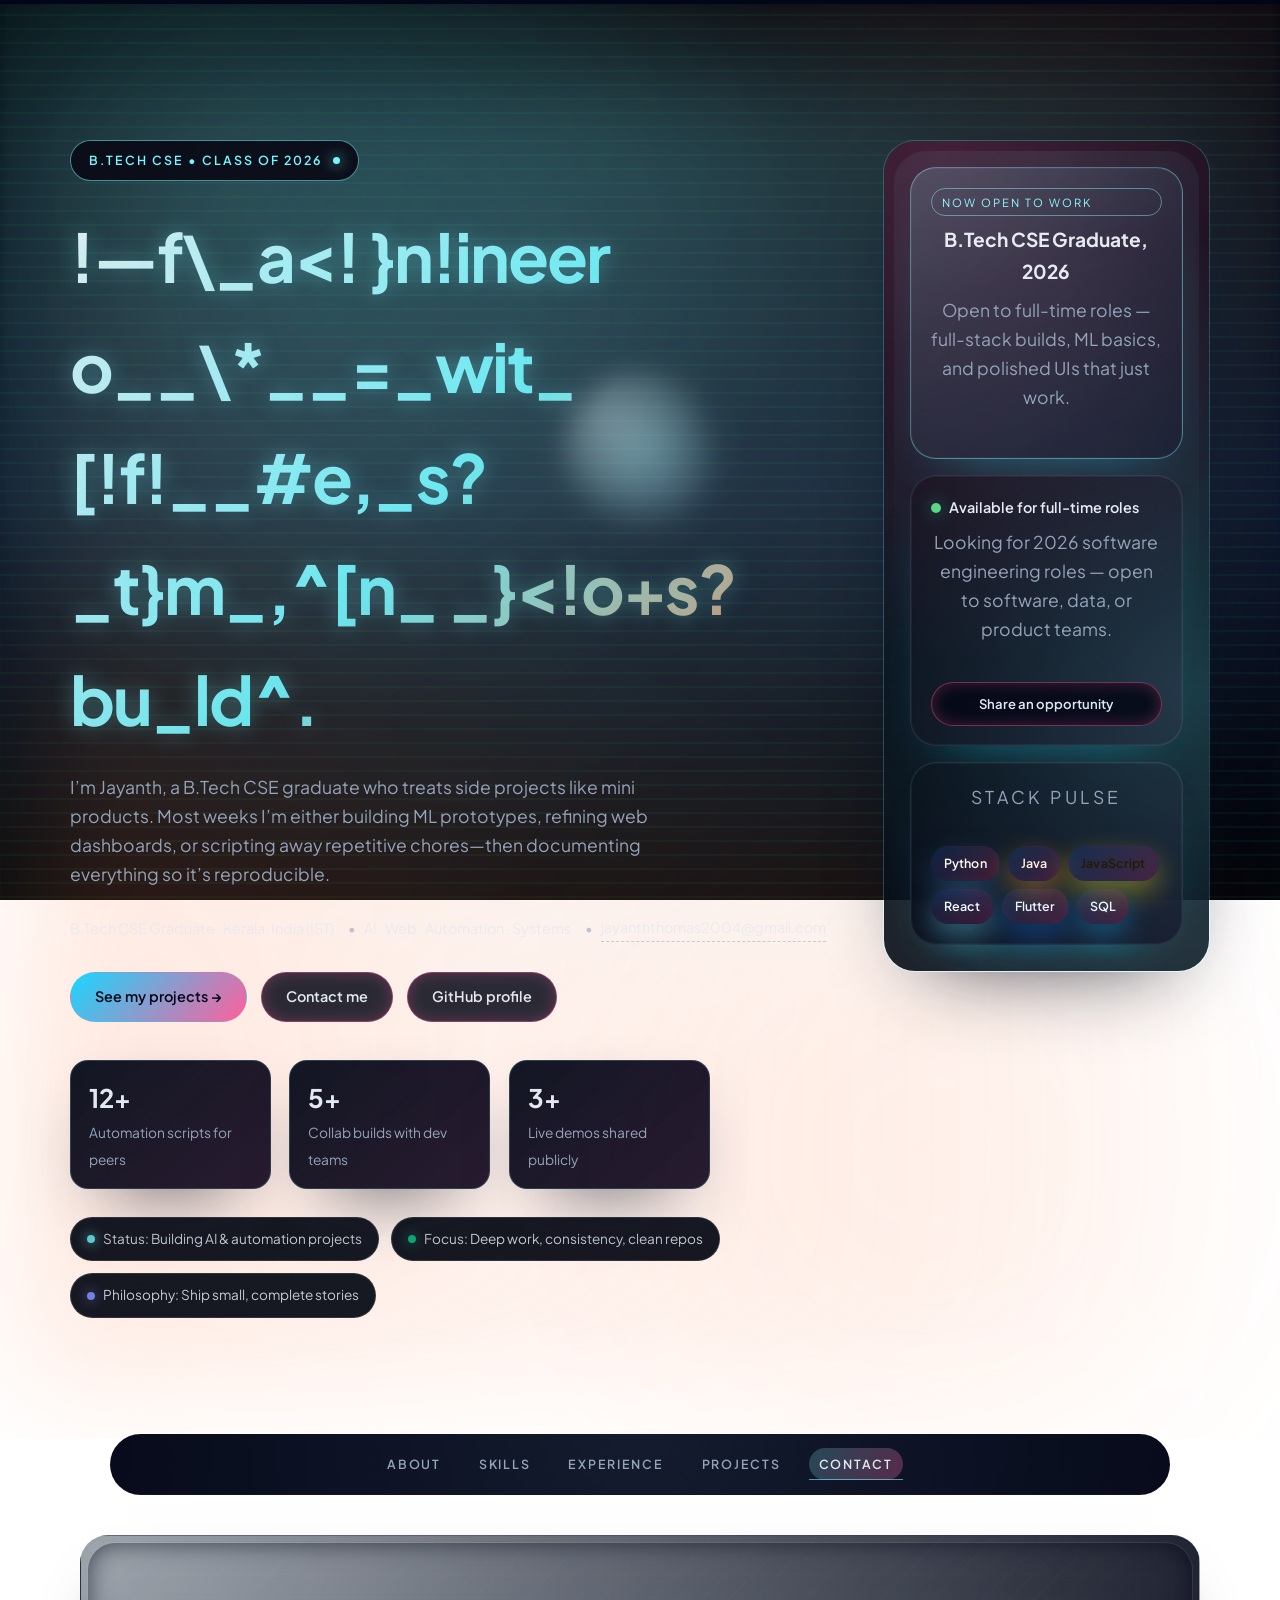
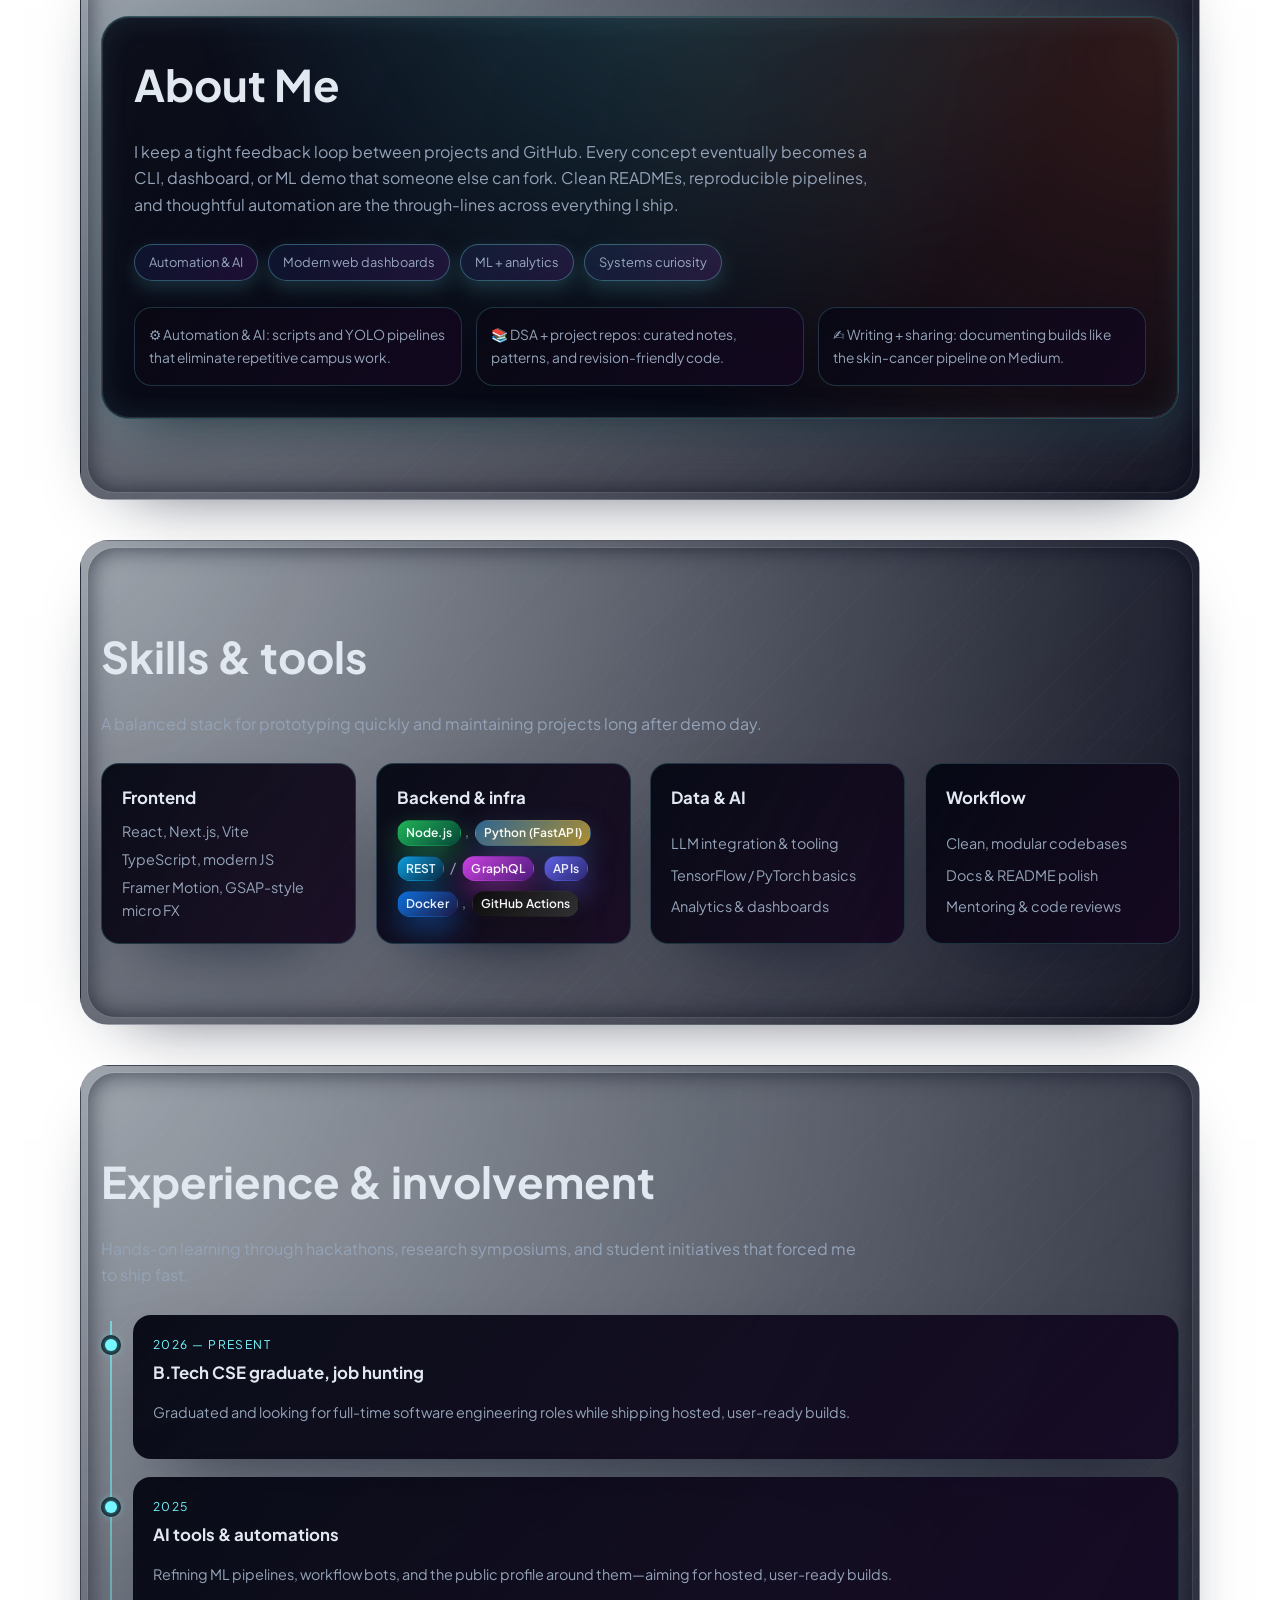
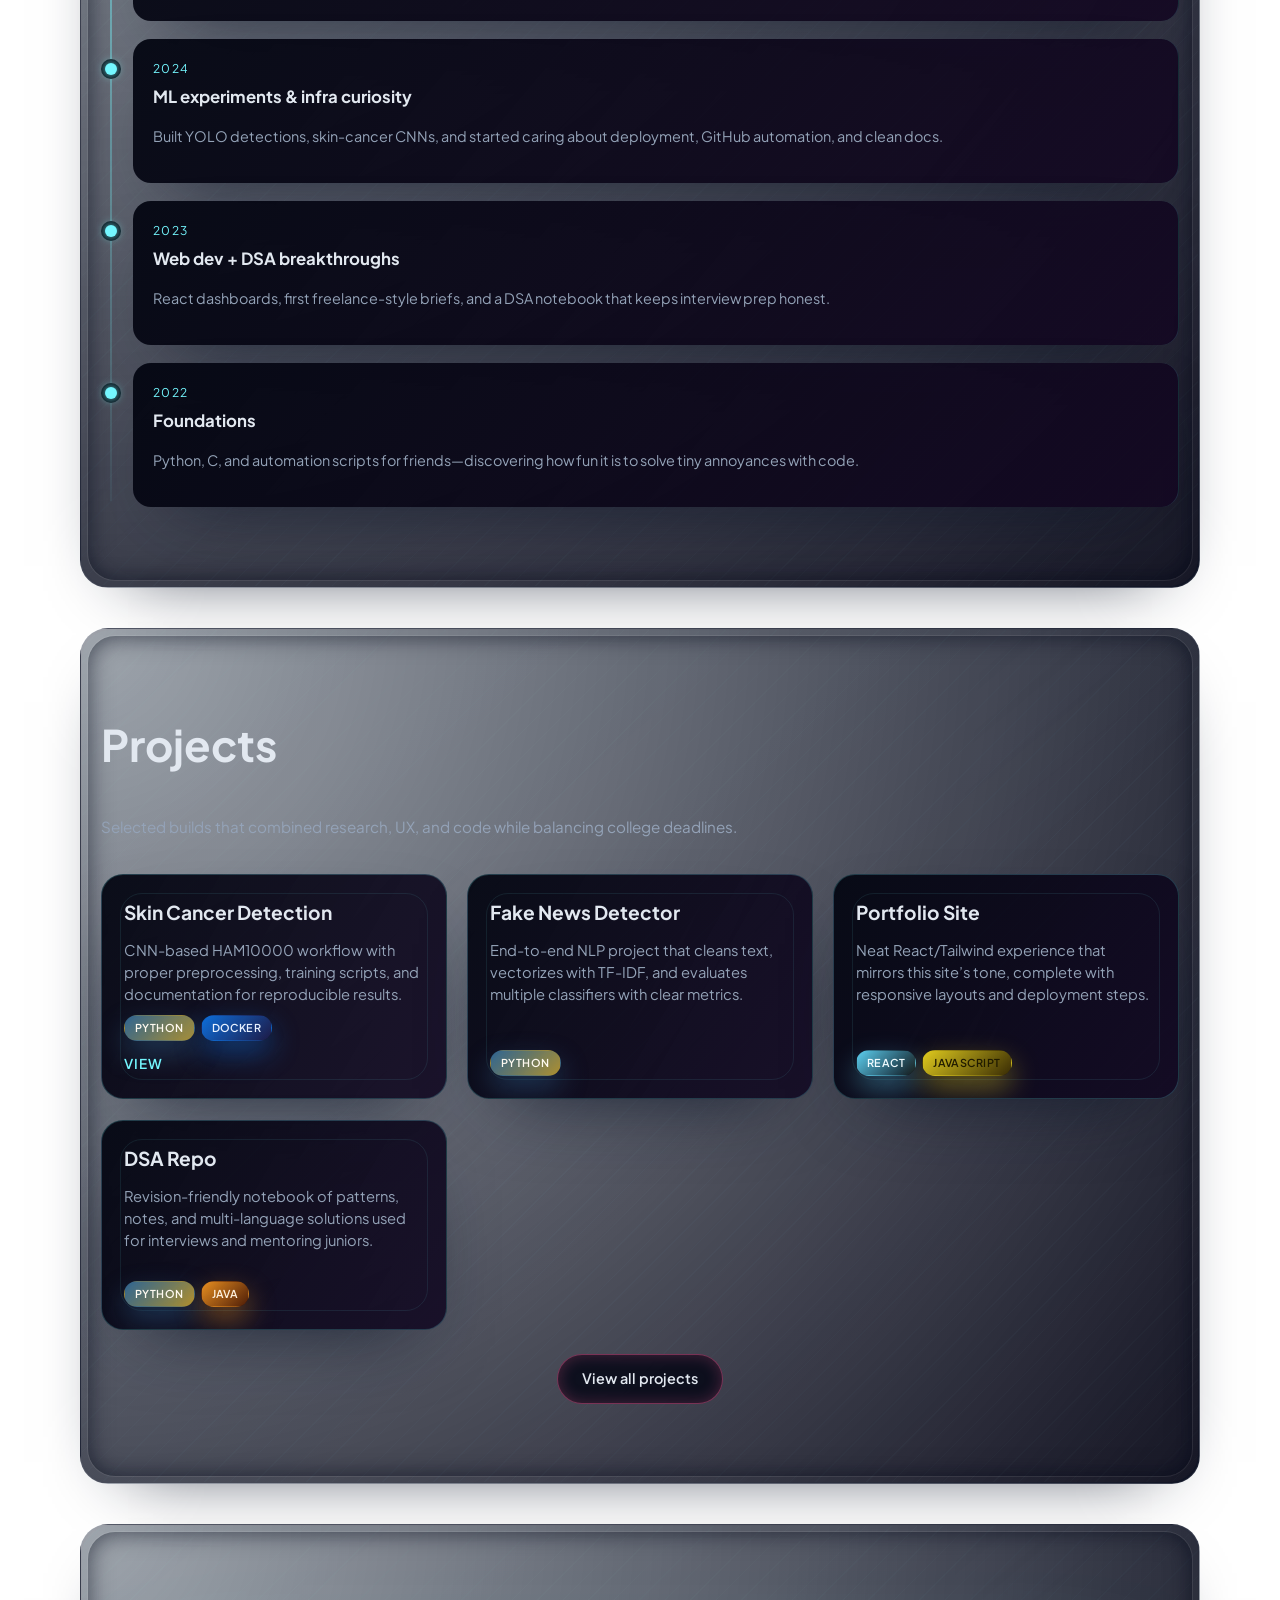
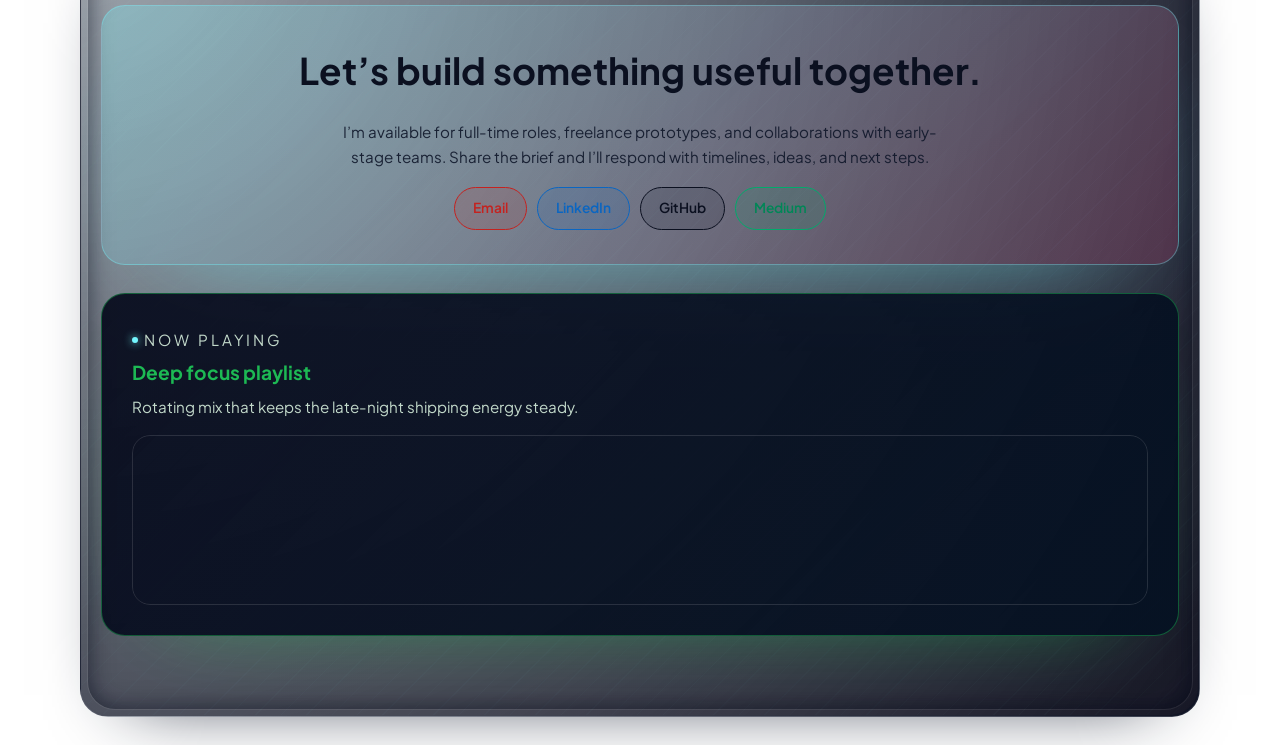
==== commit 398d73b7: "Fix gradient-text fallback, stale og:url, and missing page metadata - .hero h1 relied solely on -web" ====
--- a/index.html
+++ b/index.html
@@ -17,7 +17,7 @@
     property="og:description"
     content="Portfolio website for Jayanth Eapen Thomas &ndash; a developer crafting immersive, animated, and technically sharp digital experiences."
   />
-  <meta property="og:url" content="https://jayanth-website.vercel.app" />
+  <meta property="og:url" content="https://jaytee.world" />
   <meta name="twitter:card" content="summary" />
   <meta name="twitter:title" content="Jayanth Eapen Thomas &bull; Portfolio" />
   <meta
--- a/styles.css
+++ b/styles.css
@@ -614,6 +614,7 @@
     rgba(255, 122, 69, 0.92)
   );
   -webkit-background-clip: text;
+  background-clip: text;
   color: transparent;
   animation: titleGlow 7s ease-in-out infinite;
 }
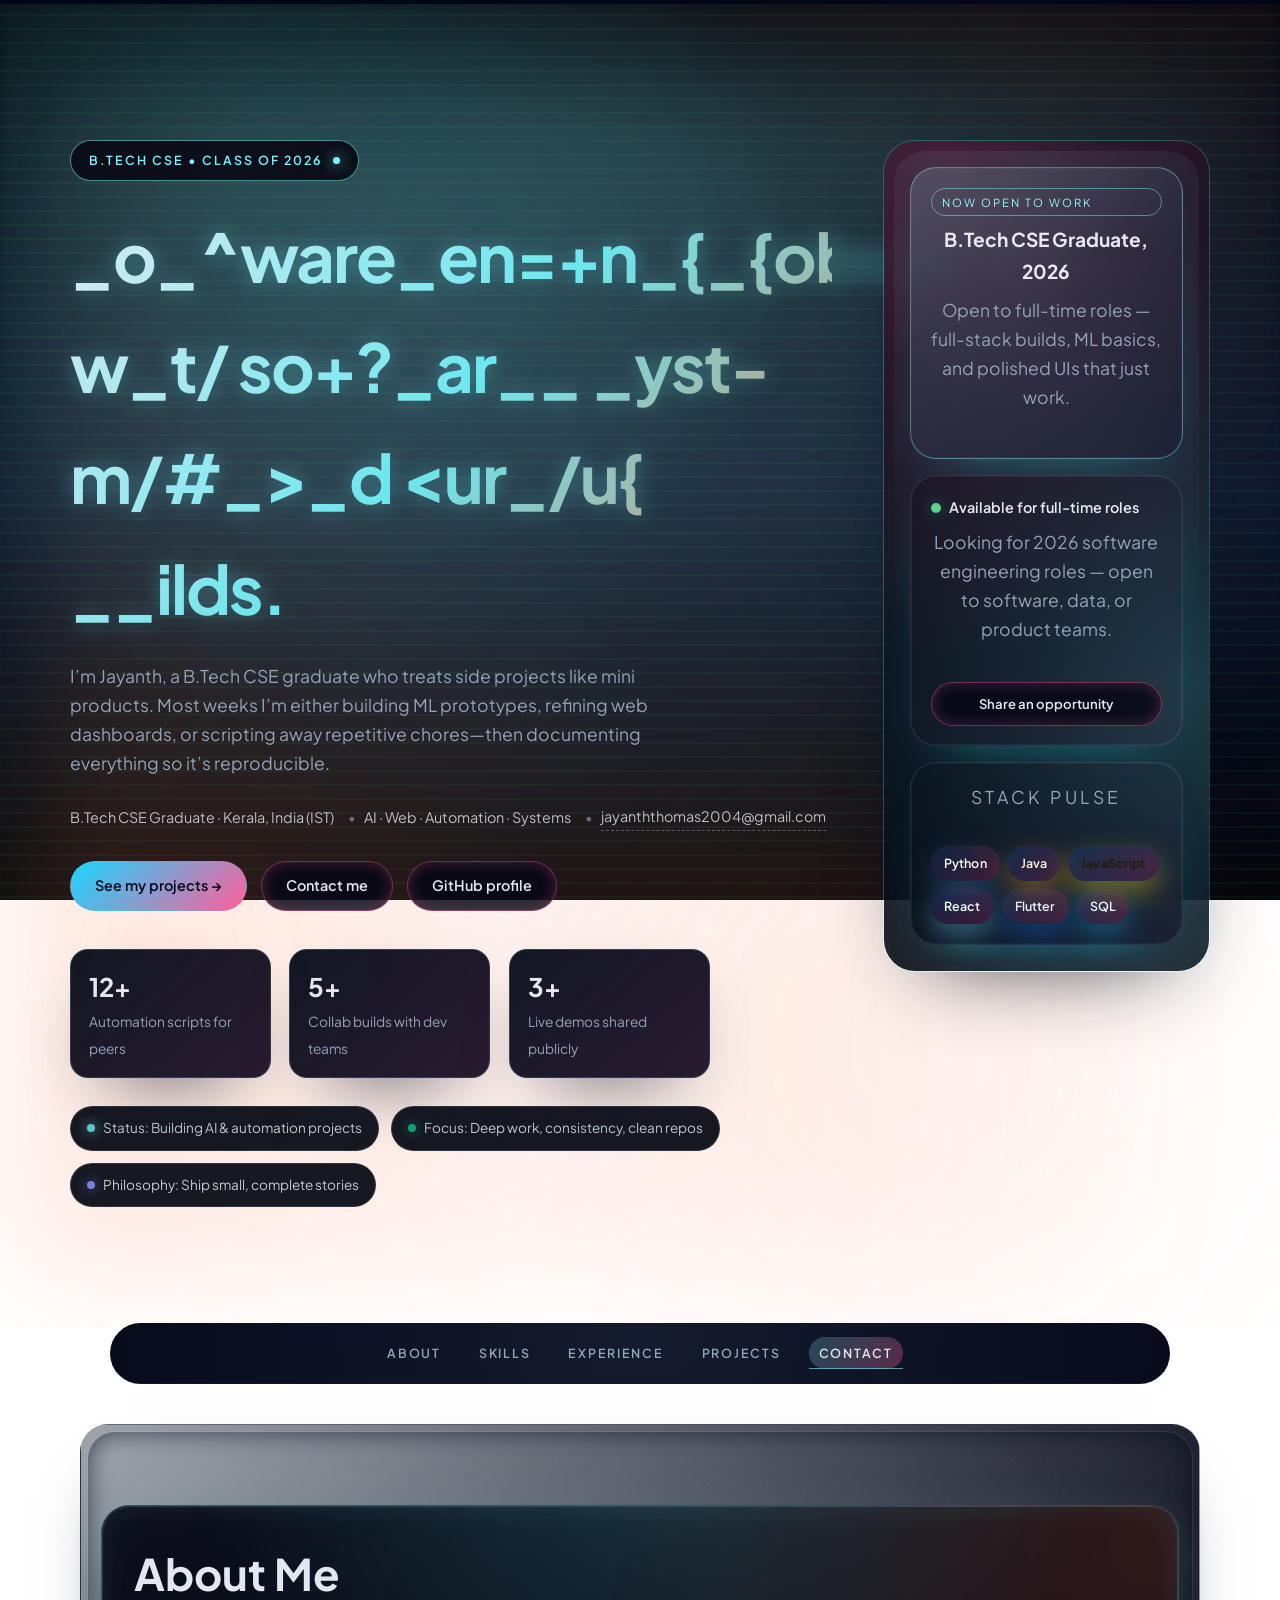
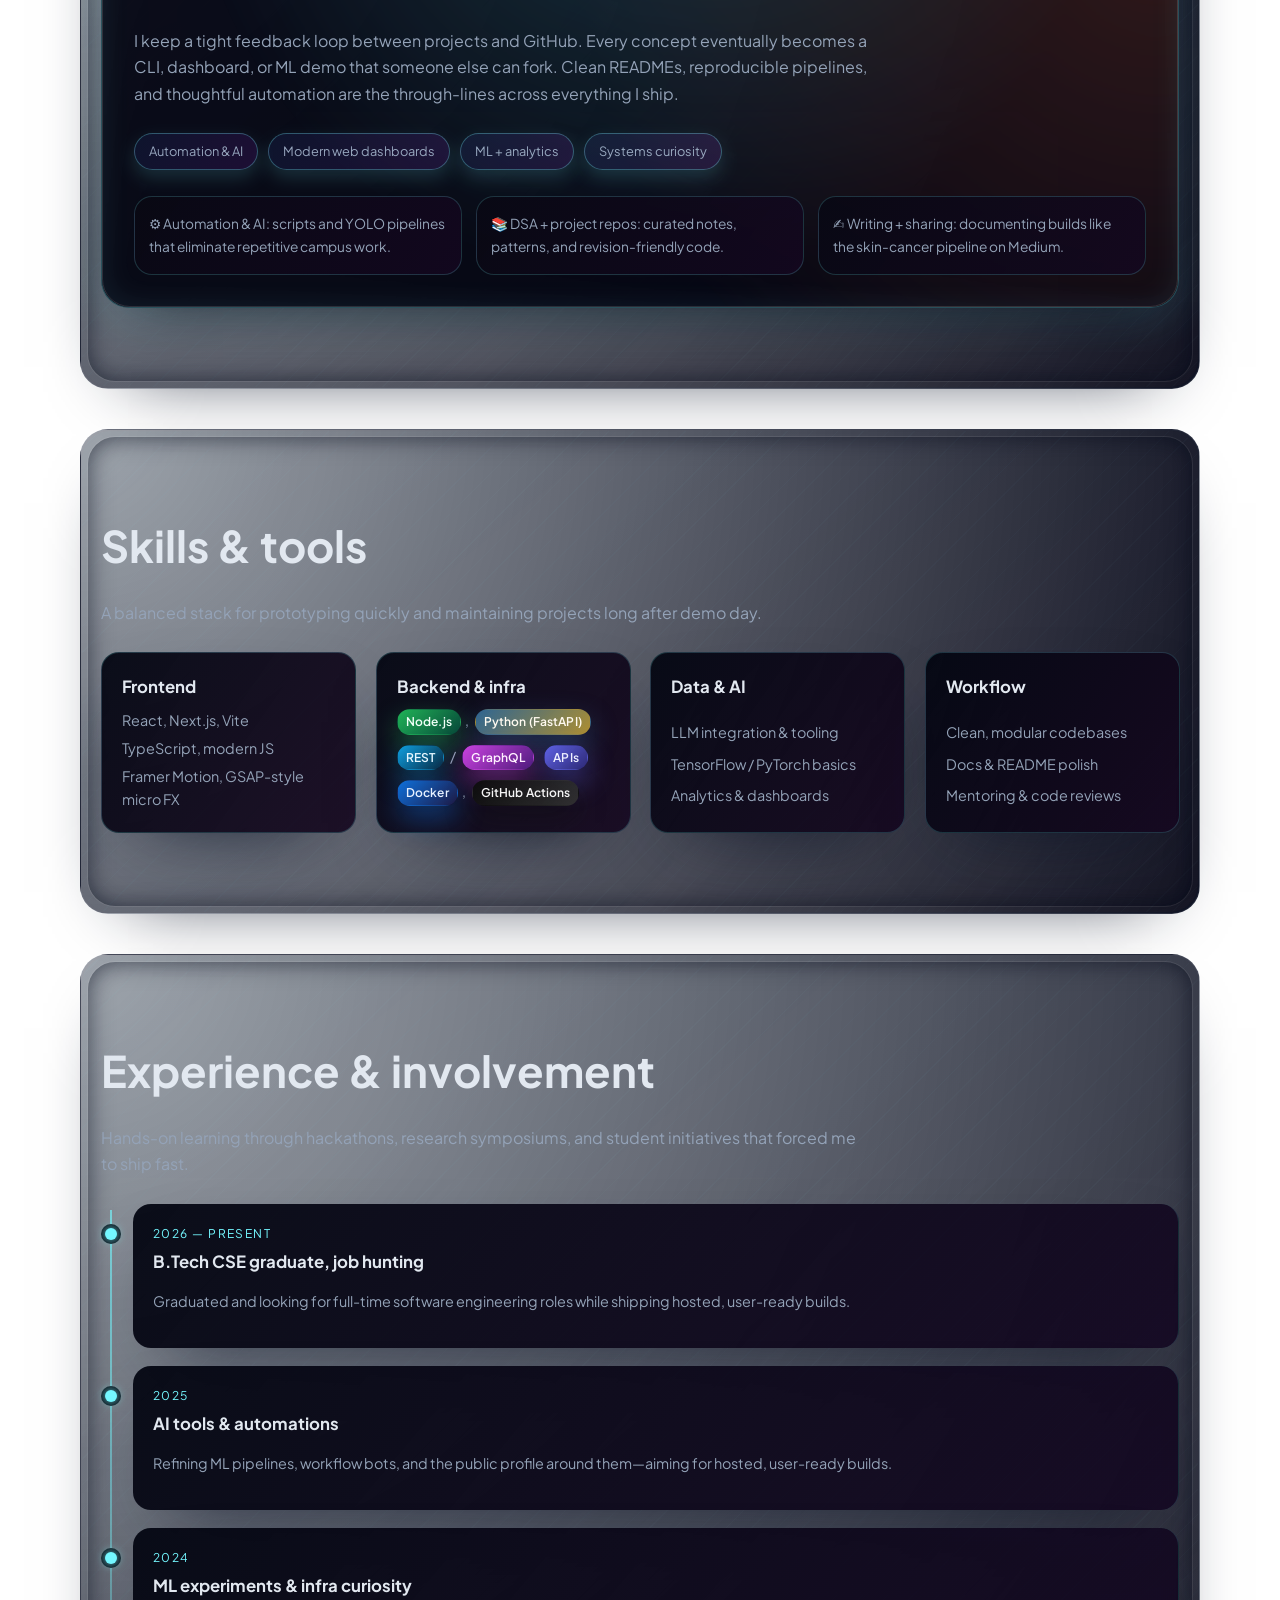
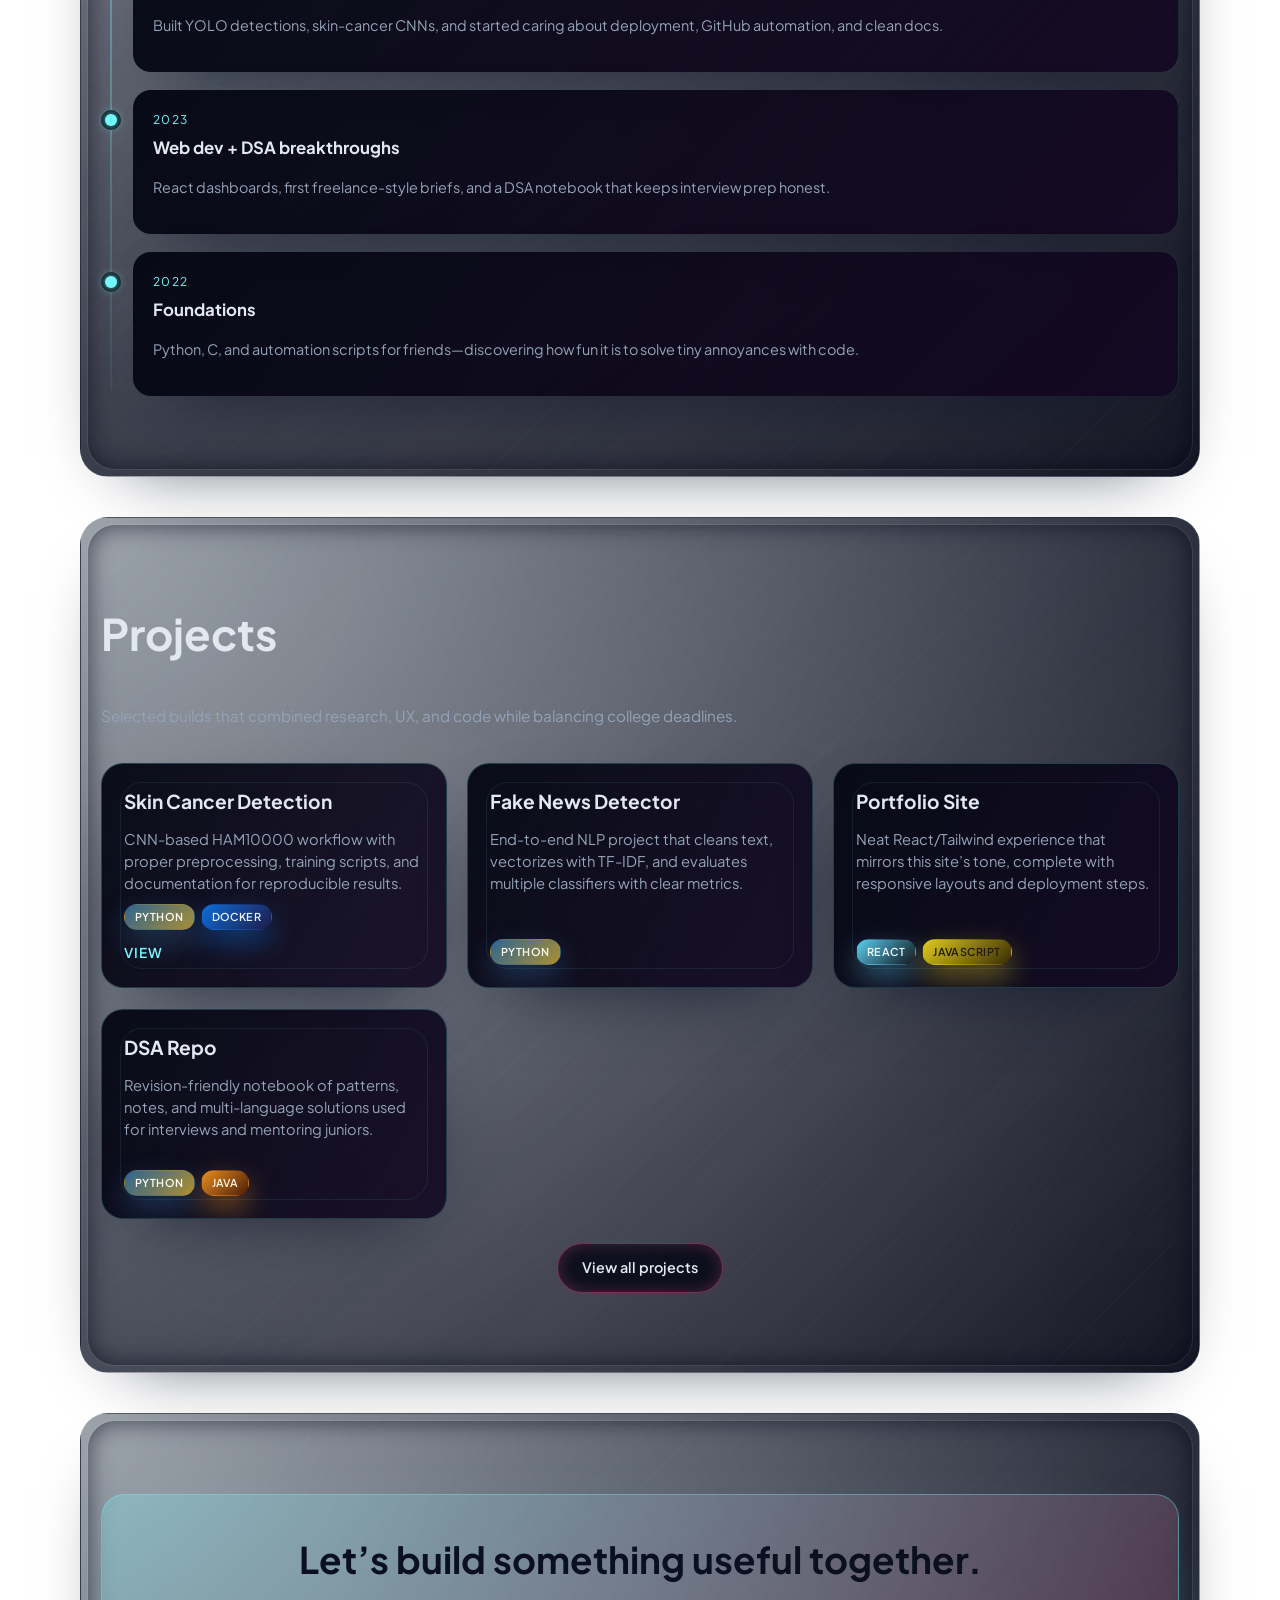
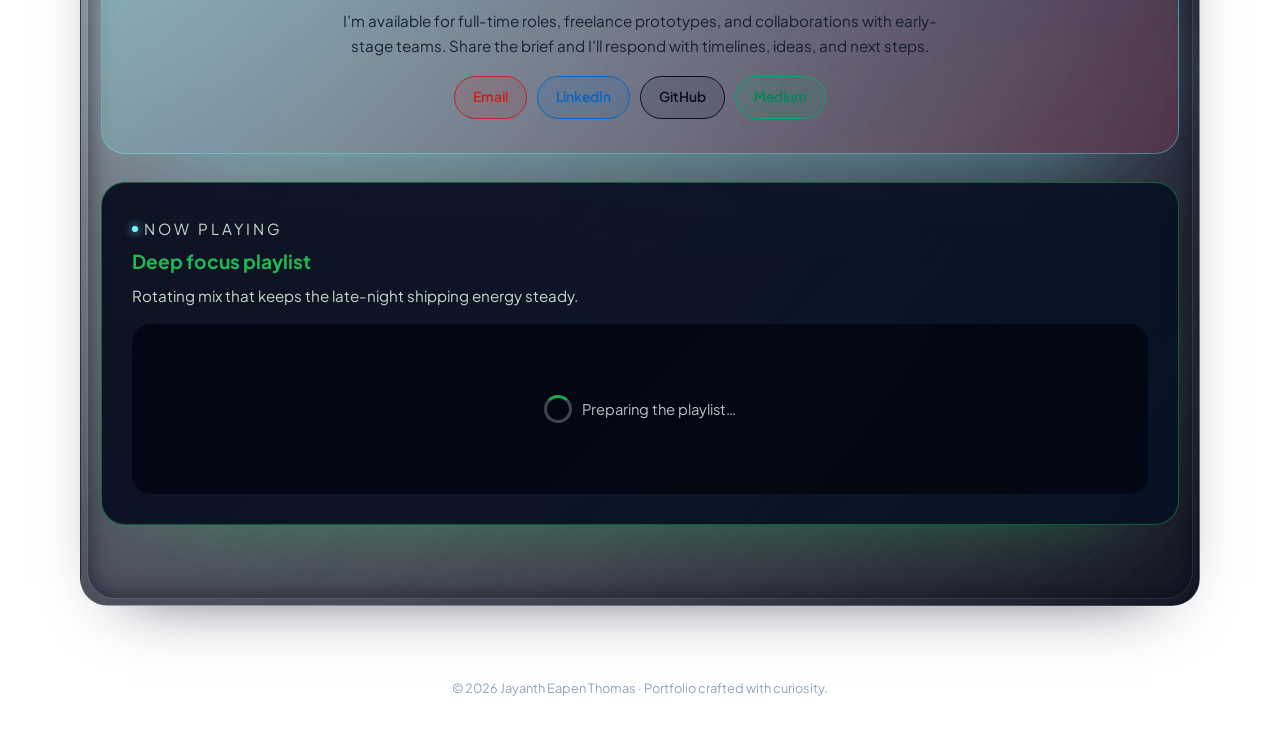
==== commit 243877d0: "Fix stray shapes and broken hover animations - Cursor orb showed up as a gray blob at screen center " ====
--- a/index.html
+++ b/index.html
@@ -50,10 +50,10 @@
   <div class="cursor-orb" aria-hidden="true"></div>
   <div class="background-gradient" aria-hidden="true"></div>
   <div class="code-lines" aria-hidden="true"></div>
-  <div class="language-particles" aria-hidden="true"></div>
 
   <!-- HERO -->
   <header>
+    <div class="language-particles" aria-hidden="true"></div>
     <div class="hero">
       <div class="hero-grid">
         <div class="hero-copy">
--- a/styles.css
+++ b/styles.css
@@ -947,19 +947,6 @@
   will-change: transform;
 }
 
-.section::before {
-  content: '';
-  position: absolute;
-  inset: -40% -20%;
-  background:
-    radial-gradient(circle at 20% 20%, rgba(116, 247, 255, 0.25), transparent 55%),
-    radial-gradient(circle at 80% 10%, rgba(255, 122, 69, 0.18), transparent 45%);
-  mix-blend-mode: screen;
-  opacity: 0.5;
-  animation: sectionGlow 16s linear infinite;
-  pointer-events: none;
-}
-
 .section::after {
   content: '';
   position: absolute;
@@ -1323,16 +1310,6 @@
 .highlight::after {
   content: '';
   position: absolute;
-  inset: 12px;
-  border-radius: 14px;
-  border: 1px solid rgba(255, 122, 69, 0.2);
-  opacity: 0;
-  transition: opacity 0.6s ease;
-}
-
-.highlight::after {
-  content: '';
-  position: absolute;
   inset: -40% 60% 70% -40%;
   background: linear-gradient(
     120deg,
@@ -1342,26 +1319,18 @@
   );
   transform: translateX(-90%) rotate(9deg);
   transition: transform 0.5s ease;
-}
-
-.highlight:hover {
-  border-color: rgba(255, 122, 69, 0.65);
-  animation: highlightPulse 5s ease-in-out infinite;
-  background: linear-gradient(135deg, rgba(15, 23, 42, 0.9), rgba(255, 122, 69, 0.2));
-}
-
-.highlight:hover::before {
-  opacity: 1;
-}
-
-.highlight:hover::after {
-  transform: translateX(120%) rotate(9deg);
+  pointer-events: none;
 }
 
 .highlight:hover {
   transform: translateY(-4px);
   border-color: var(--accent);
   background: linear-gradient(125deg, rgba(12, 12, 28, 0.98), rgba(34, 10, 46, 0.94));
+  animation: highlightPulse 5s ease-in-out infinite;
+}
+
+.highlight:hover::before {
+  opacity: 1;
 }
 
 .highlight:hover::after {
@@ -1428,30 +1397,11 @@
   border-color: rgba(116, 247, 255, 0.5);
 }
 
-.project-card::after {
-  content: '';
-  position: absolute;
-  inset: -40% 40% 60% -40%;
-  background: linear-gradient(
-    120deg,
-    rgba(116, 247, 255, 0),
-    rgba(116, 247, 255, 0.3),
-    rgba(116, 247, 255, 0)
-  );
-  transform: translateX(-110%) rotate(12deg);
-  transition: transform 0.5s ease;
-  pointer-events: none;
-}
-
 .project-card:hover {
   transform: translateY(-6px) scale(1.01);
   border-color: var(--accent);
   background: linear-gradient(125deg, rgba(4, 7, 18, 1), rgba(24, 8, 32, 0.98));
   box-shadow: 0 32px 80px -40px rgba(116, 247, 255, 0.6);
-}
-
-.project-card:hover::after {
-  transform: translateX(150%) rotate(12deg);
 }
 
 .services-grid {
@@ -2129,21 +2079,6 @@
   }
 }
 
-@keyframes sectionGlow {
-  0% {
-    transform: scale(1) translateY(0);
-    opacity: 0.45;
-  }
-  50% {
-    transform: scale(1.05) translateY(-4px);
-    opacity: 0.7;
-  }
-  100% {
-    transform: scale(1) translateY(0);
-    opacity: 0.45;
-  }
-}
-
 @keyframes codeLines {
   0% {
     background-position: 0 0, 0 0;
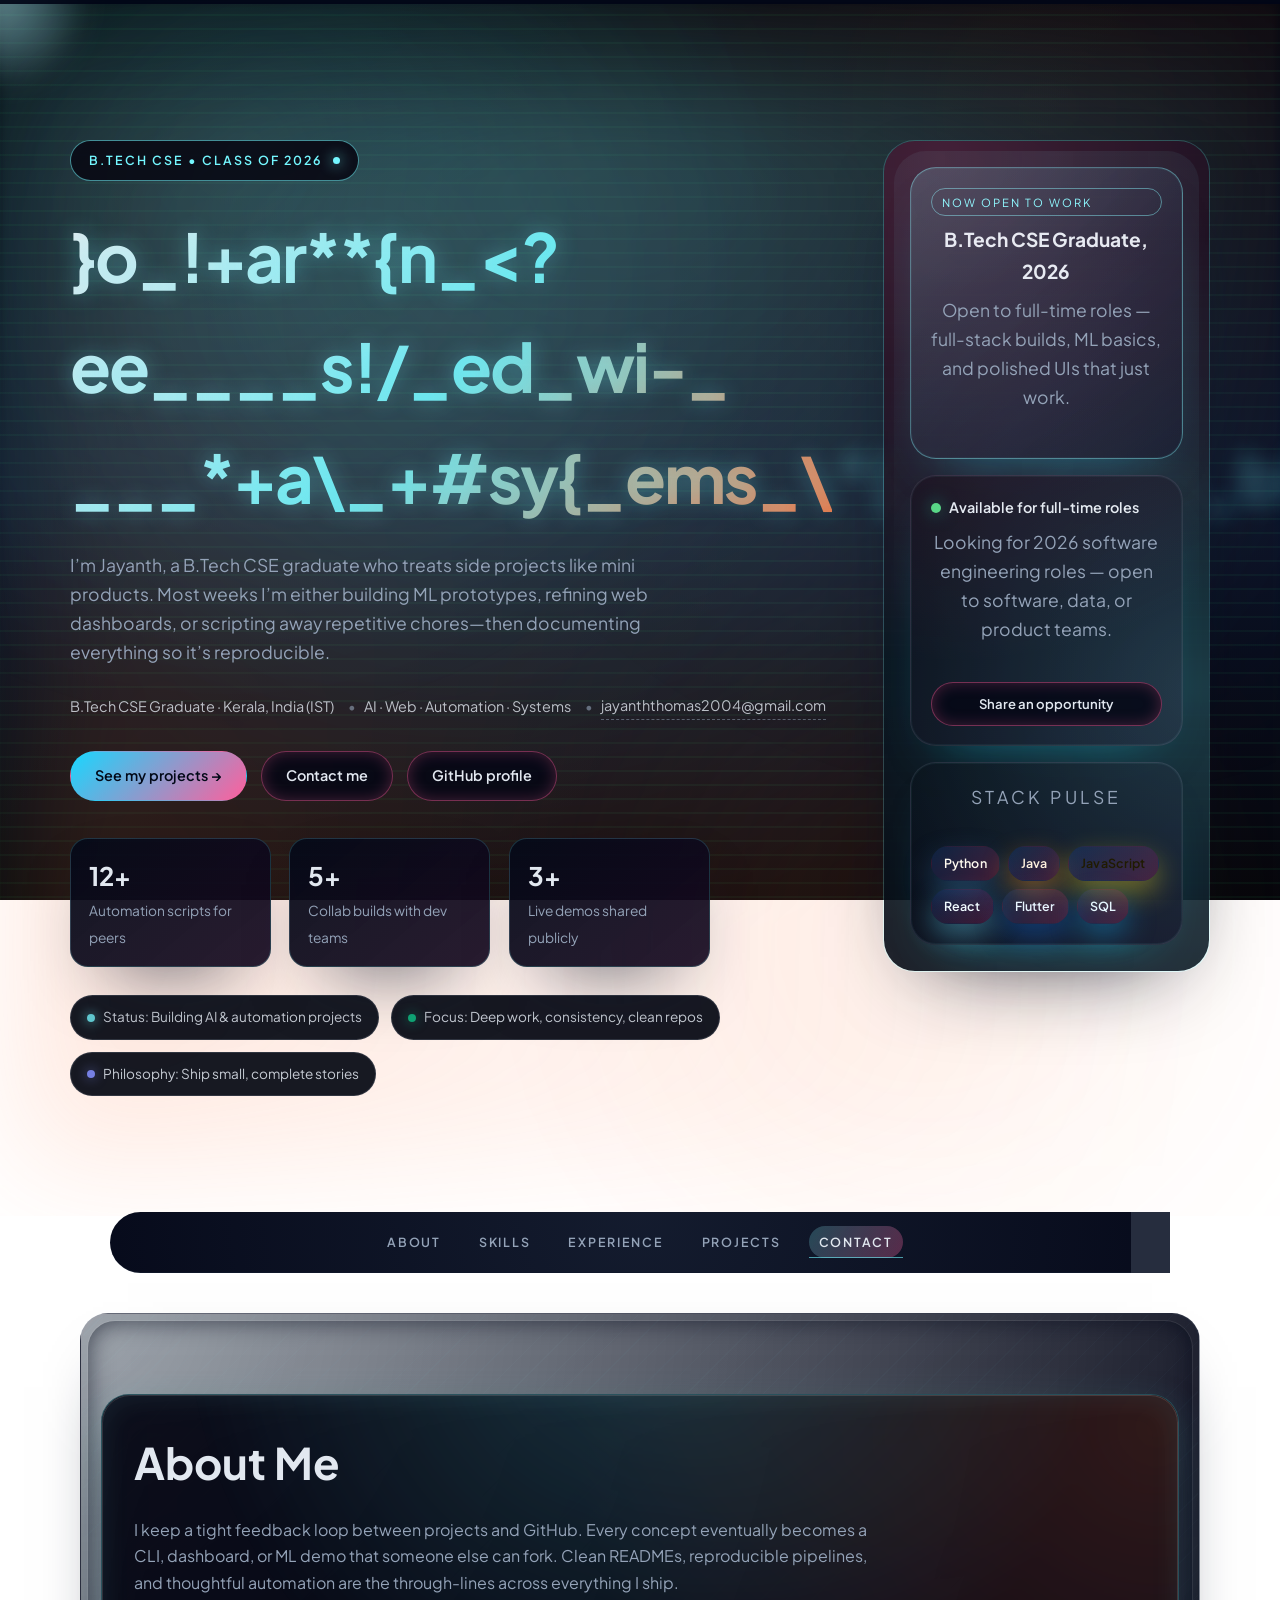
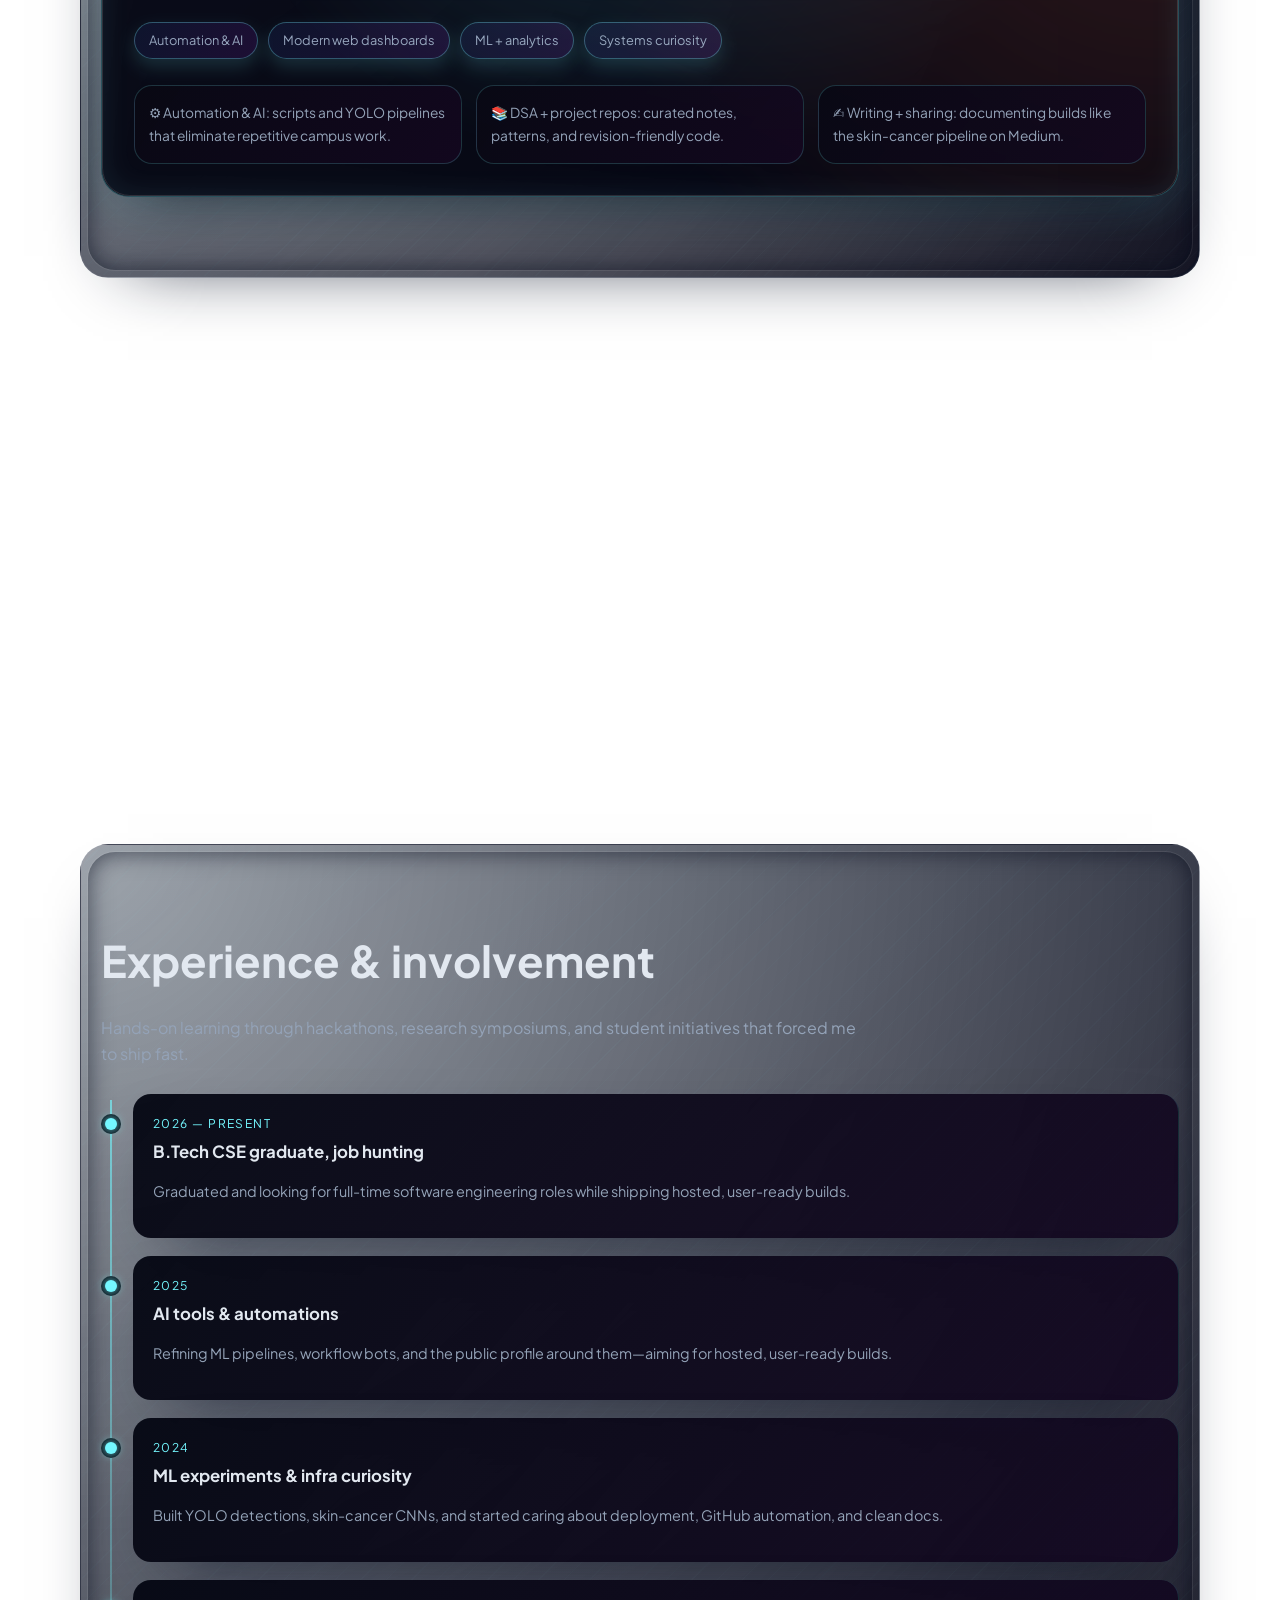
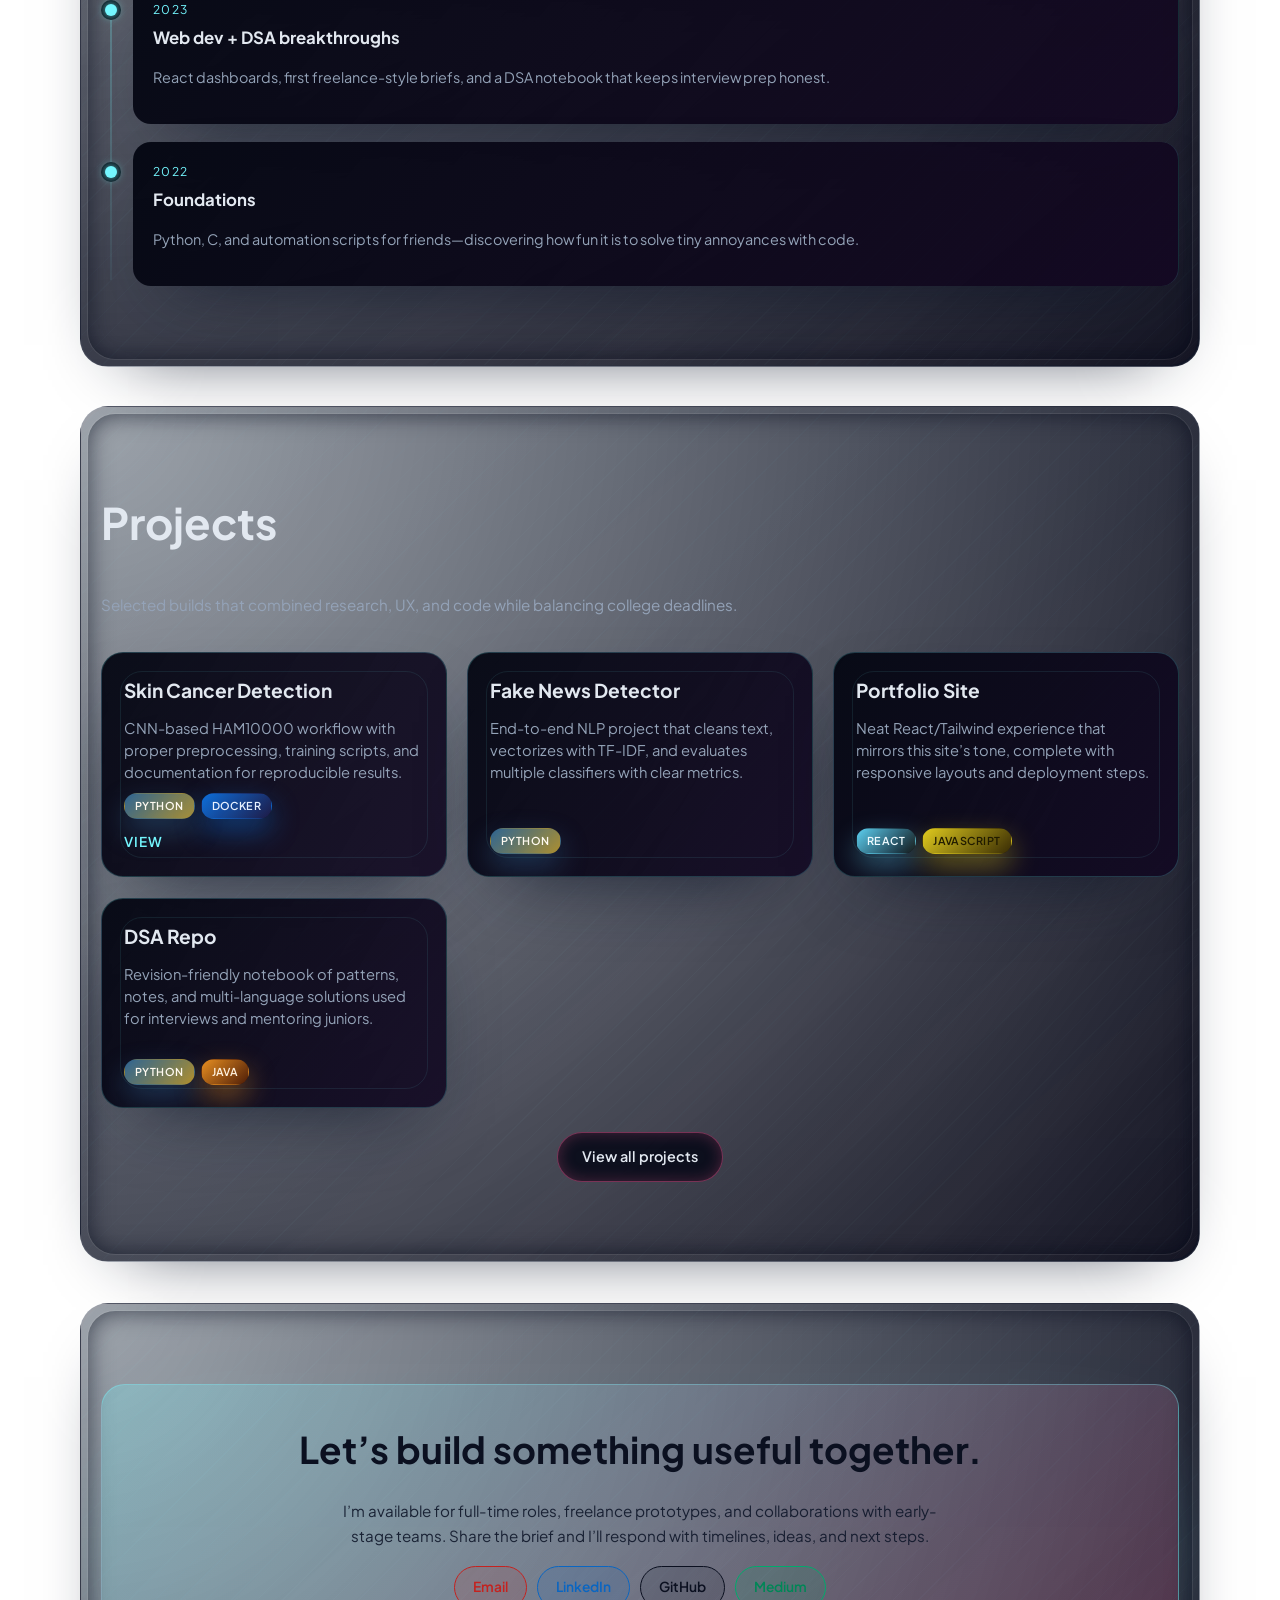
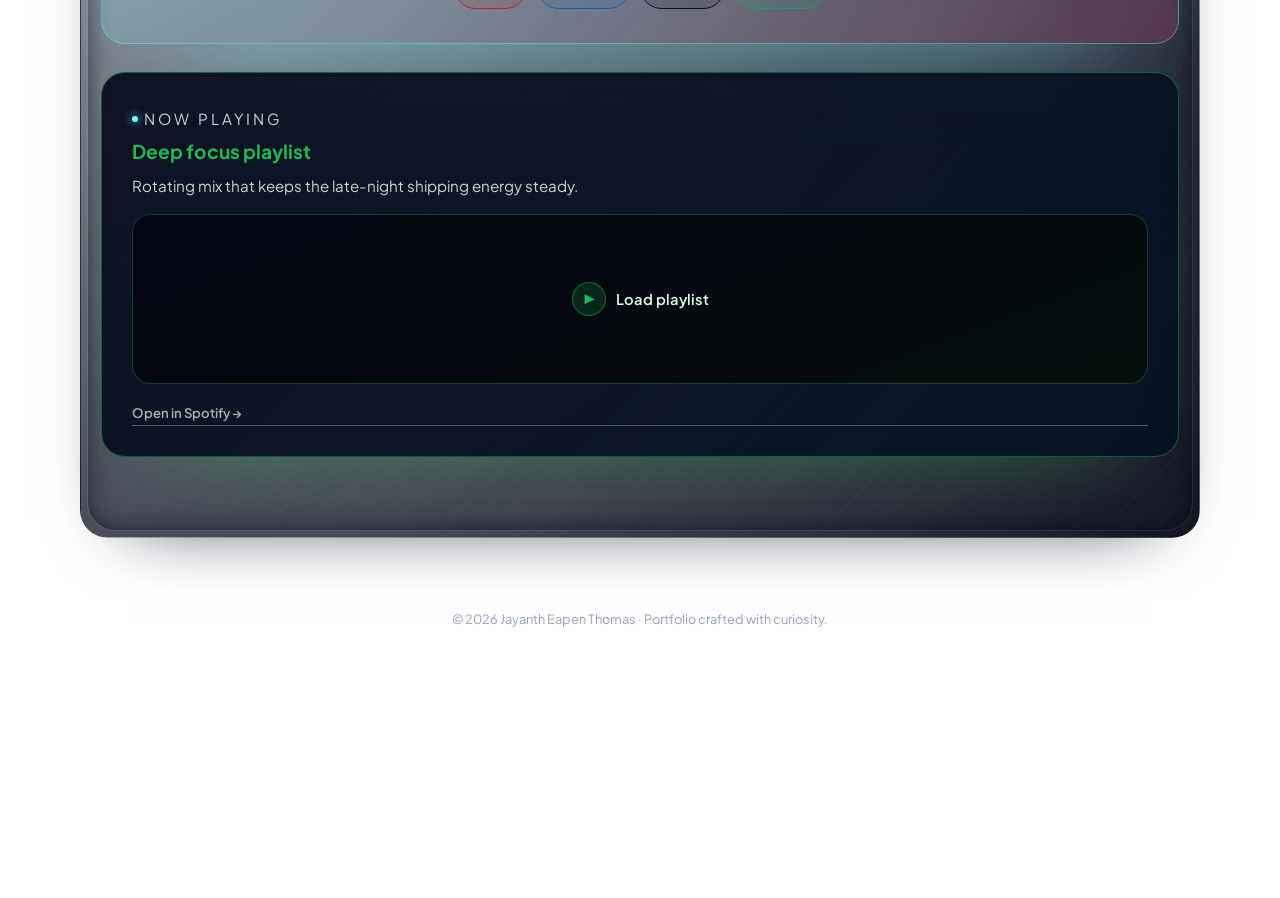
==== commit f73dae73: "Replace broken Spotify auto-embed with a click-to-load pattern The Spotify iframe auto-loaded on scr" ====
--- a/index.html
+++ b/index.html
@@ -338,21 +338,13 @@
         <h4>Deep focus playlist</h4>
         <p>Rotating mix that keeps the late-night shipping energy steady.</p>
       </div>
-      <div class="spotify-embed" data-spotify>
-        <div class="spotify-loading" aria-live="polite">
-          <span class="spinner" aria-hidden="true"></span>
-          Preparing the playlist…
-        </div>
-        <iframe
-          title="Spotify playlist"
-          data-src="https://open.spotify.com/embed/playlist/37i9dQZF1DX4WYpdgoIcn6?utm_source=generator"
-          width="100%"
-          height="152"
-          frameborder="0"
-          allow="autoplay; clipboard-write; encrypted-media; fullscreen; picture-in-picture"
-          loading="lazy"
-        ></iframe>
-      </div>
+      <div class="spotify-embed" data-spotify data-playlist-src="https://open.spotify.com/embed/playlist/37i9dQZF1DX4WYpdgoIcn6?utm_source=generator">
+        <button type="button" class="spotify-launch">
+          <span class="spotify-launch-icon" aria-hidden="true">&#9654;</span>
+          Load playlist
+        </button>
+      </div>
+      <a class="spotify-open-link" href="https://open.spotify.com/playlist/37i9dQZF1DX4WYpdgoIcn6" target="_blank" rel="noopener">Open in Spotify &rarr;</a>
     </div>
   </section>
 
--- a/styles.css
+++ b/styles.css
@@ -1802,53 +1802,70 @@
   overflow: hidden;
   border-radius: 18px;
   min-height: 170px;
+  background: linear-gradient(160deg, rgba(3, 6, 18, 0.95), rgba(6, 14, 12, 0.92));
+  border: 1px solid rgba(29, 185, 84, 0.3);
 }
 
 .spotify-embed iframe {
   width: 100%;
   height: 100%;
-  border-radius: 18px;
-  border: 1px solid rgba(255, 255, 255, 0.12);
-  opacity: 0;
-  transform: translateY(8px);
-  transition: opacity 0.35s ease, transform 0.35s ease;
-  pointer-events: none;
+  min-height: 170px;
+  border: 0;
+  display: block;
   background: transparent;
 }
 
-.spotify-embed.is-loaded iframe {
-  opacity: 1;
-  transform: translateY(0);
-  pointer-events: auto;
-}
-
-.spotify-loading {
+.spotify-launch {
   position: absolute;
   inset: 0;
+  width: 100%;
   display: flex;
   align-items: center;
   justify-content: center;
   gap: 10px;
-  border-radius: 18px;
+  font-family: inherit;
   font-size: 0.92rem;
-  color: rgba(255, 255, 255, 0.75);
-  background: rgba(3, 6, 18, 0.88);
-  transition: opacity 0.4s ease;
-  pointer-events: none;
-}
-
-.spotify-embed.is-loaded .spotify-loading {
-  opacity: 0;
-  visibility: hidden;
-}
-
-.spotify-loading .spinner {
-  width: 28px;
-  height: 28px;
+  font-weight: 600;
+  color: #e2fbe8;
+  background: transparent;
+  border: none;
+  cursor: pointer;
+  transition: color 0.2s ease;
+}
+
+.spotify-launch:hover,
+.spotify-launch:focus-visible {
+  color: #1db954;
+}
+
+.spotify-launch-icon {
+  display: inline-flex;
+  align-items: center;
+  justify-content: center;
+  width: 34px;
+  height: 34px;
   border-radius: 50%;
-  border: 3px solid rgba(255, 255, 255, 0.25);
-  border-top-color: rgba(29, 185, 84, 0.92);
-  animation: spinner 1s linear infinite;
+  background: rgba(29, 185, 84, 0.18);
+  border: 1px solid rgba(29, 185, 84, 0.45);
+  color: #1db954;
+  font-size: 0.8rem;
+}
+
+.spotify-open-link {
+  display: inline-block;
+  margin-top: 2px;
+  font-size: 0.82rem;
+  font-weight: 600;
+  color: rgba(226, 251, 232, 0.7);
+  text-decoration: none;
+  border-bottom: 1px solid rgba(226, 251, 232, 0.3);
+  padding-bottom: 1px;
+  transition: color 0.2s ease, border-color 0.2s ease;
+}
+
+.spotify-open-link:hover {
+  color: #1db954;
+  border-color: #1db954;
 }
 
 .contact-card h3 {
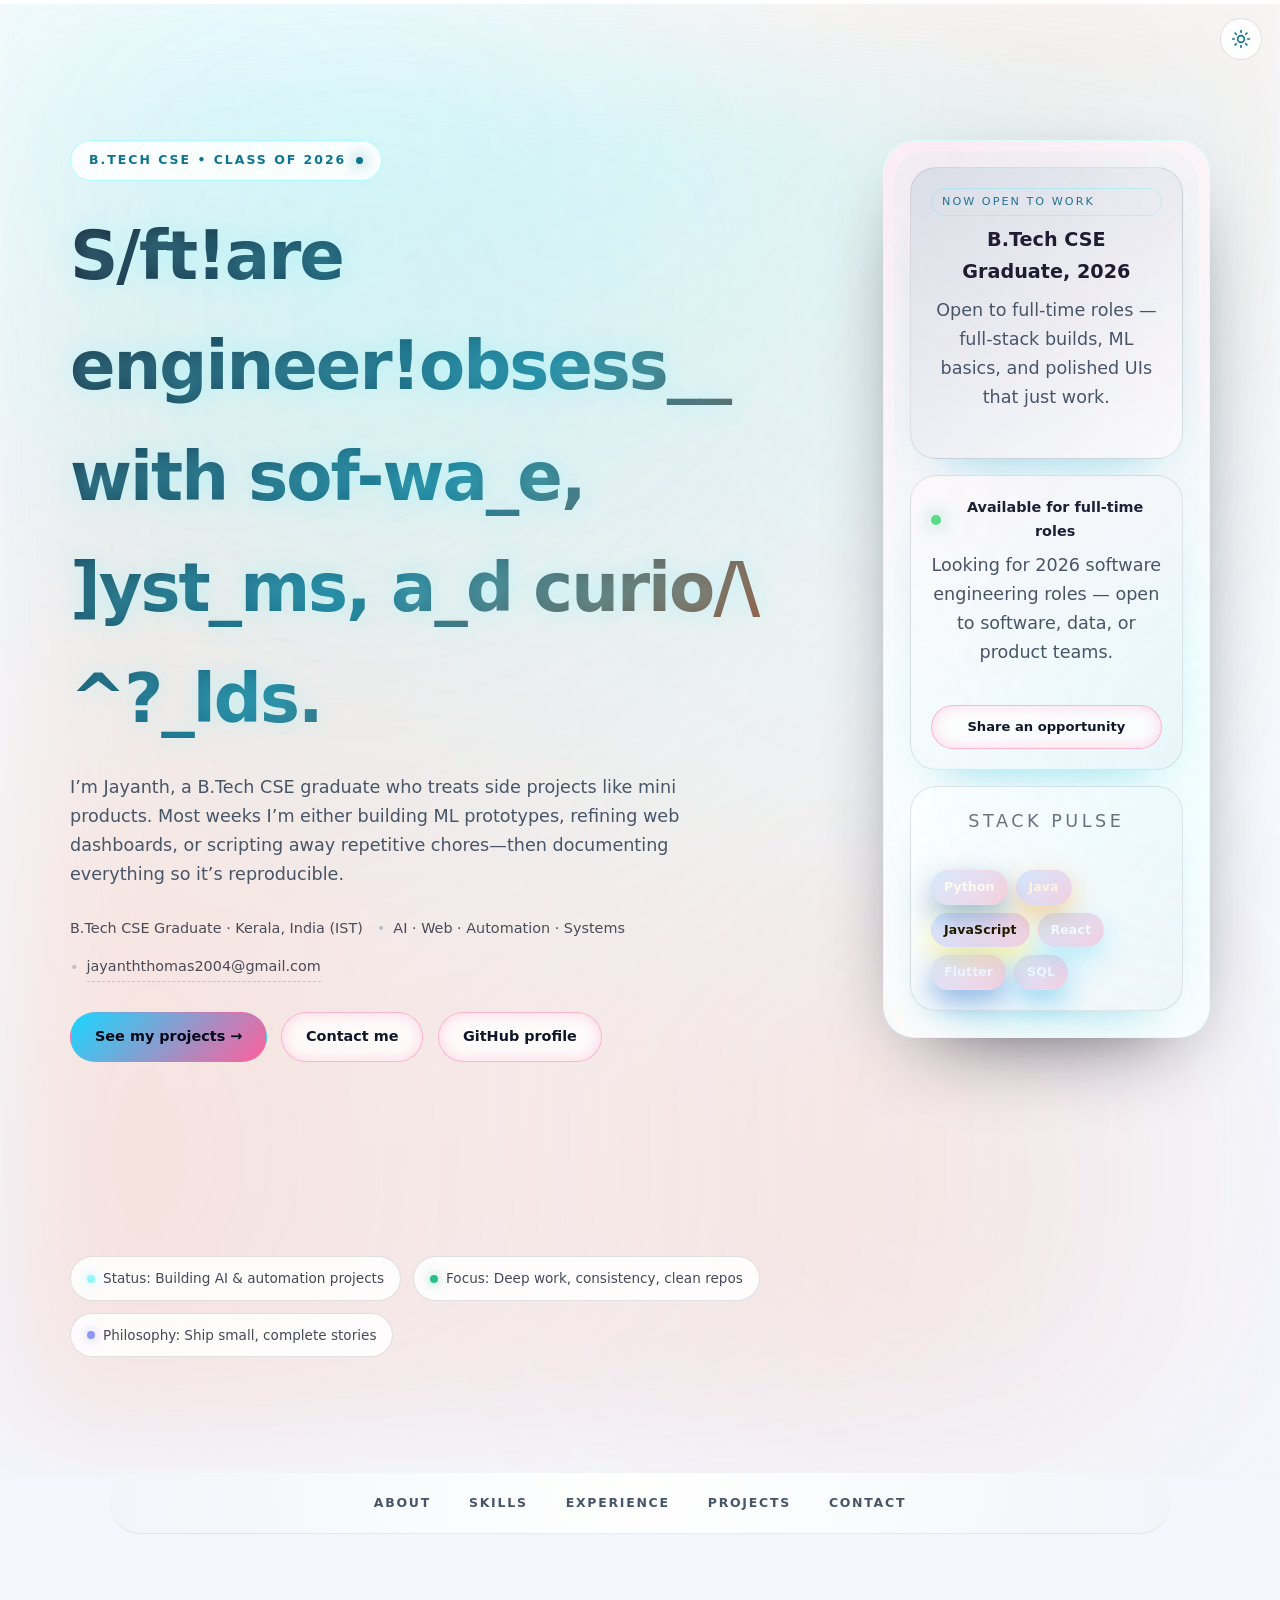
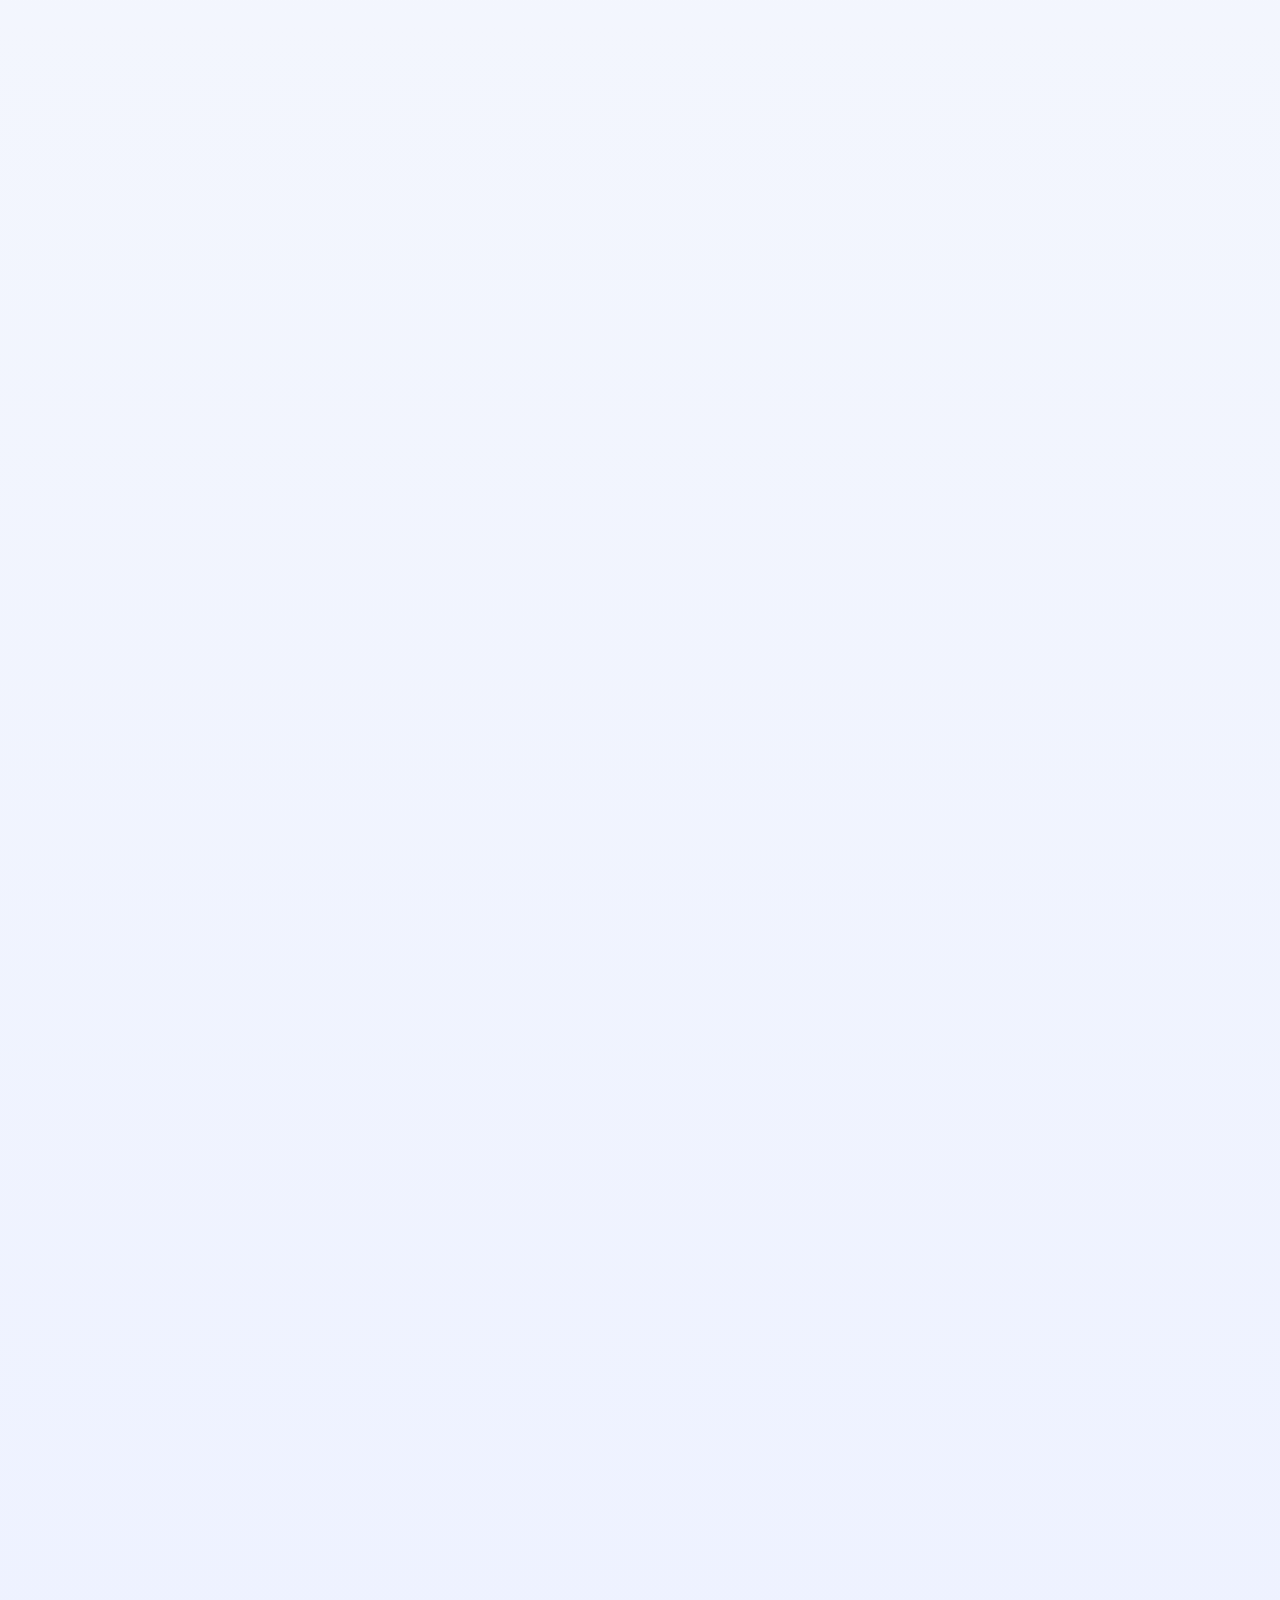
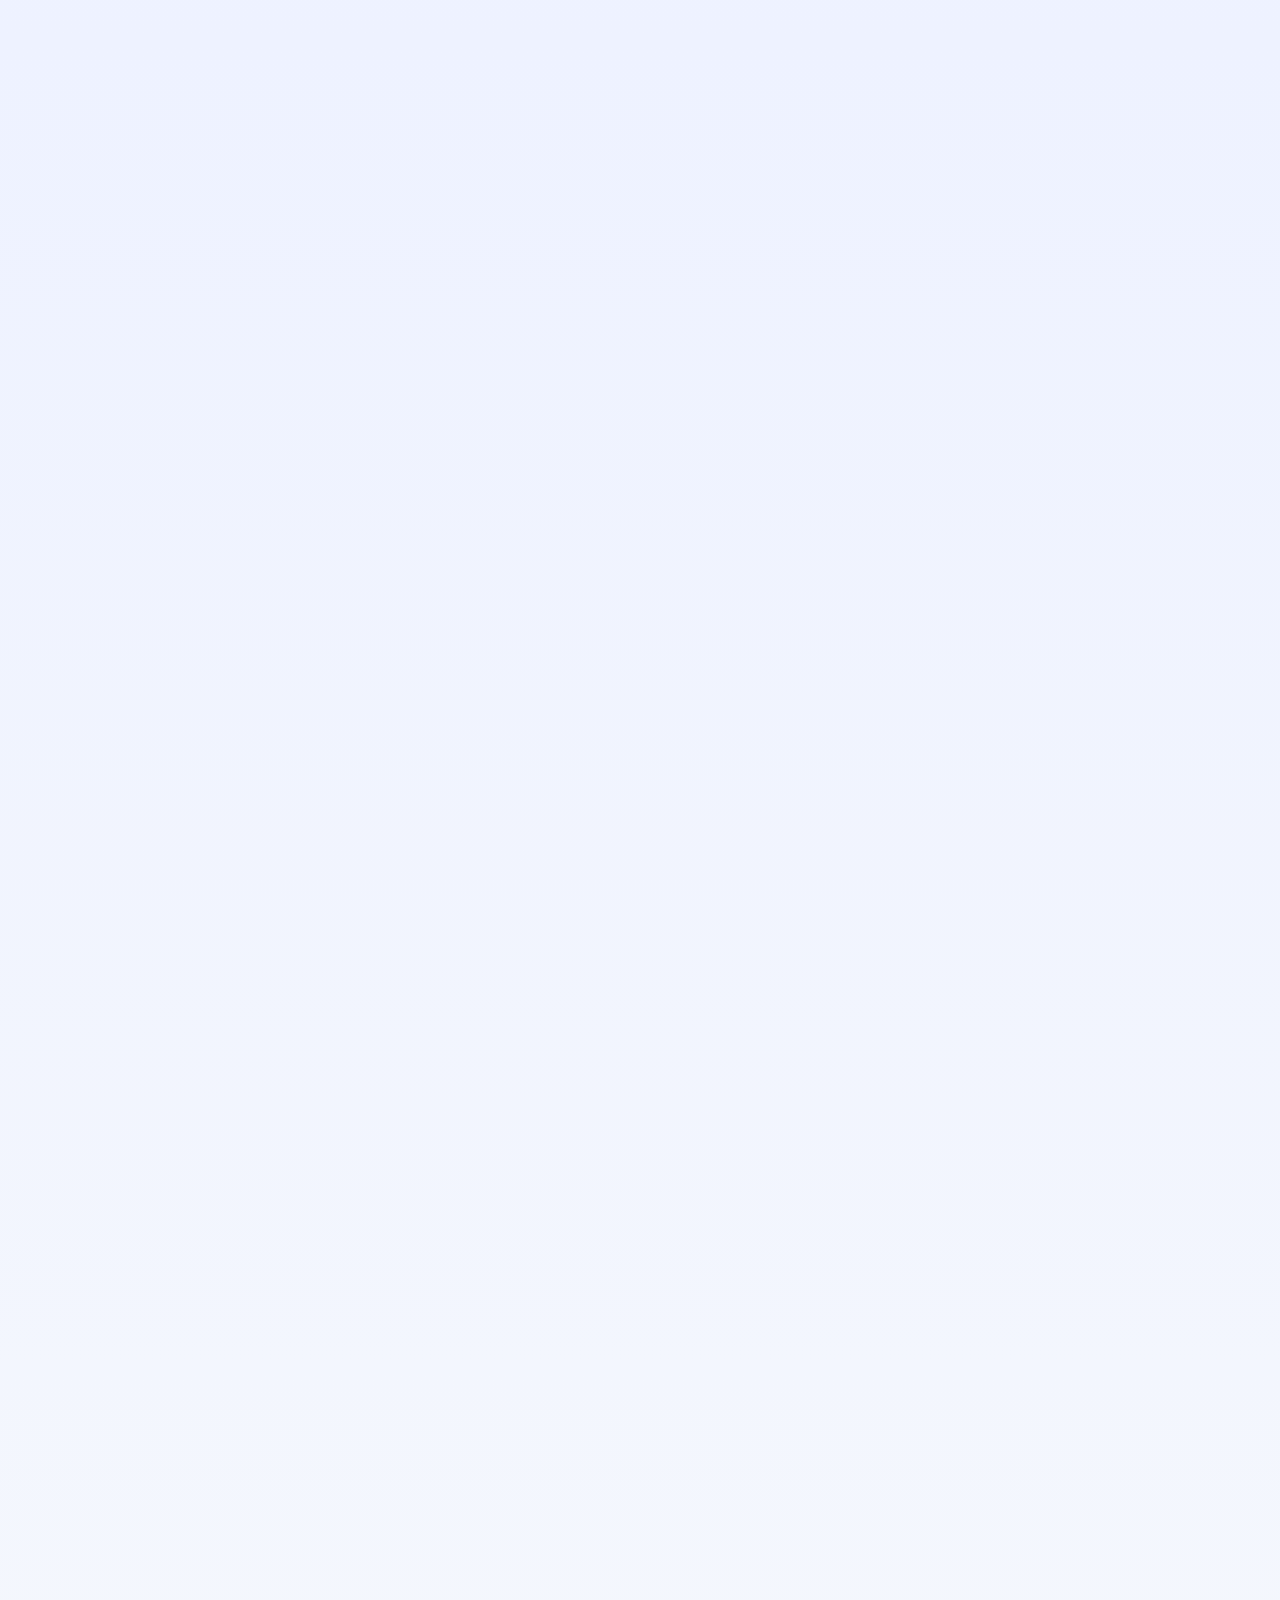
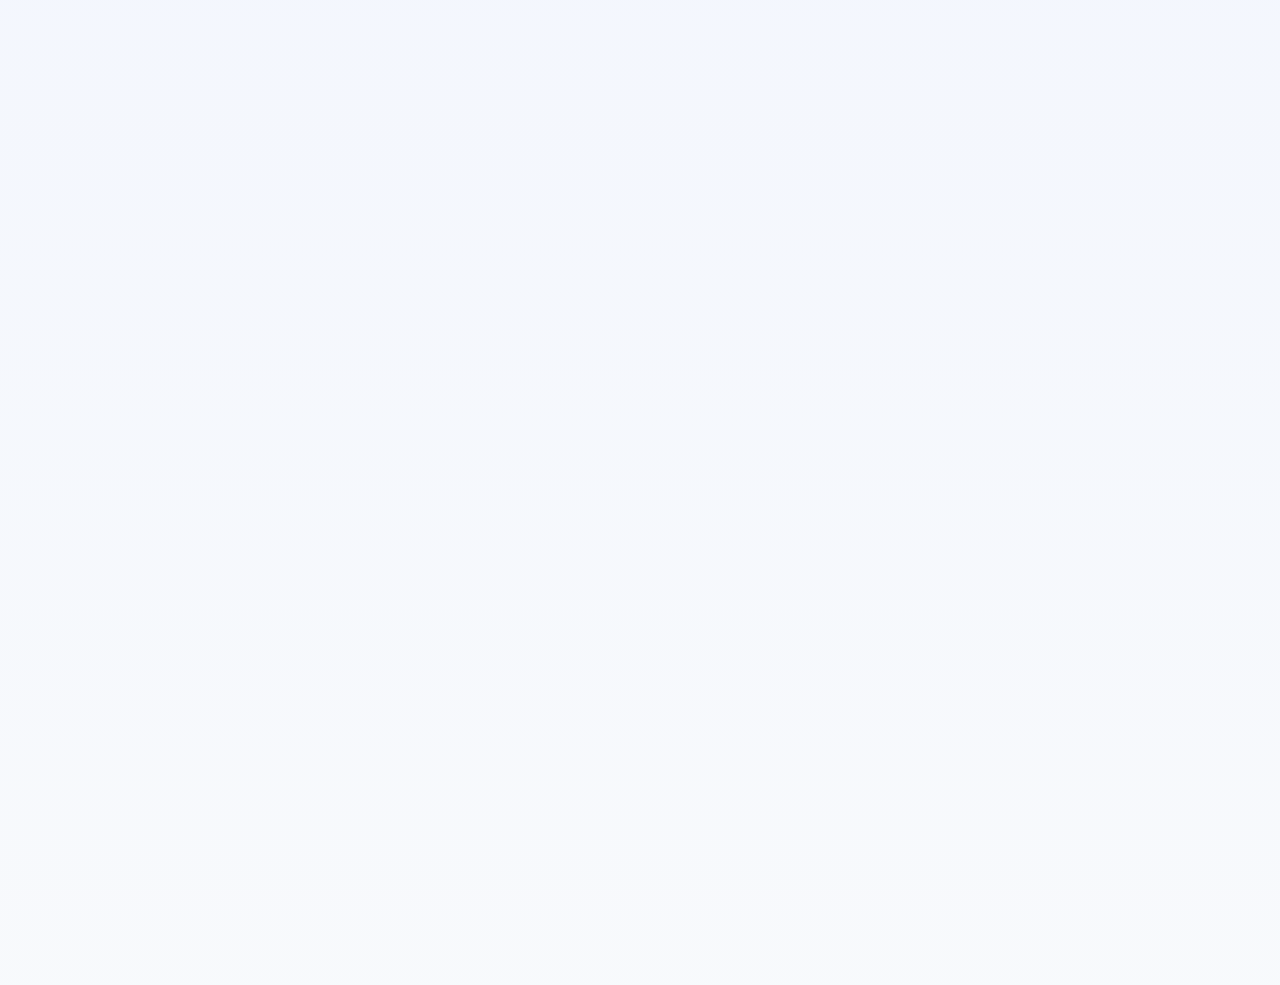
==== commit 3c04da22: "Add dark/light theme, WebGL background, and site-wide polish pass - Fix laggy tilt/hero pointer-foll" ====
--- a/index.html
+++ b/index.html
@@ -3,6 +3,17 @@
 <head>
   <meta charset="UTF-8" />
   <meta name="viewport" content="width=device-width, initial-scale=1.0" />
+  <!--
+    A meta-delivered CSP can't cover everything (frame-ancestors and
+    X-Frame-Options are HTTP-header-only per spec) -- see _headers /
+    vercel.json for the rest, which apply on Netlify/Vercel. GitHub Pages
+    supports neither custom headers nor this working around it, so this
+    meta tag is the only protection available there.
+  -->
+  <meta
+    http-equiv="Content-Security-Policy"
+    content="default-src 'self'; script-src 'self'; style-src 'self' https://fonts.googleapis.com; font-src 'self' https://fonts.gstatic.com; img-src 'self' data:; connect-src 'self'; frame-src https://open.spotify.com; object-src 'none'; base-uri 'self'; form-action 'self'; upgrade-insecure-requests"
+  />
   <title>Jayanth Eapen Thomas &bull; Portfolio</title>
 
   <meta
@@ -18,36 +29,75 @@
     content="Portfolio website for Jayanth Eapen Thomas &ndash; a developer crafting immersive, animated, and technically sharp digital experiences."
   />
   <meta property="og:url" content="https://jaytee.world" />
-  <meta name="twitter:card" content="summary" />
+  <meta property="og:image" content="https://jaytee.world/og-image.png" />
+  <meta property="og:image:width" content="1200" />
+  <meta property="og:image:height" content="630" />
+  <meta name="twitter:card" content="summary_large_image" />
   <meta name="twitter:title" content="Jayanth Eapen Thomas &bull; Portfolio" />
   <meta
     name="twitter:description"
     content="Portfolio website for Jayanth Eapen Thomas &ndash; a developer crafting immersive, animated, and technically sharp digital experiences."
   />
+  <meta name="twitter:image" content="https://jaytee.world/og-image.png" />
+
+  <link rel="canonical" href="https://jaytee.world/" />
+
+  <script type="application/ld+json">
+  {
+    "@context": "https://schema.org",
+    "@type": "Person",
+    "name": "Jayanth Eapen Thomas",
+    "url": "https://jaytee.world",
+    "jobTitle": "Software Engineer",
+    "alumniOf": "B.Tech Computer Science and Engineering",
+    "sameAs": [
+      "https://github.com/JET609",
+      "https://www.linkedin.com/in/jayanth-e-thomas-027318221/",
+      "https://medium.com/@jayanththomas2004"
+    ]
+  }
+  </script>
 
   <link
     rel="icon"
     href="data:image/svg+xml,%3Csvg xmlns='http://www.w3.org/2000/svg' viewBox='0 0 64 64'%3E%3Crect width='64' height='64' rx='14' fill='%23020817'/%3E%3Ctext x='32' y='42' font-family='monospace' font-size='30' font-weight='700' text-anchor='middle' fill='%2374f7ff'%3EJ%3C/text%3E%3C/svg%3E"
   />
+  <link rel="icon" type="image/png" sizes="32x32" href="./favicon-32.png" />
+  <link rel="apple-touch-icon" href="./apple-touch-icon.png" />
+  <link rel="manifest" href="./manifest.json" />
 
   <link rel="preconnect" href="https://fonts.googleapis.com" />
   <link rel="preconnect" href="https://fonts.gstatic.com" crossorigin />
   <link
+    rel="preload"
+    as="style"
+    href="https://fonts.googleapis.com/css2?family=Plus+Jakarta+Sans:wght@400;500;600;700&amp;display=swap"
+  />
+  <link
+    id="google-fonts-stylesheet"
     href="https://fonts.googleapis.com/css2?family=Plus+Jakarta+Sans:wght@400;500;600;700&amp;display=swap"
     rel="stylesheet"
-  />
+    media="print"
+  />
+  <noscript>
+    <link
+      href="https://fonts.googleapis.com/css2?family=Plus+Jakarta+Sans:wght@400;500;600;700&amp;display=swap"
+      rel="stylesheet"
+    />
+  </noscript>
 
   <link rel="stylesheet" href="./styles.css" />
 
-  <script>
-    document.documentElement.classList.add('has-js');
-  </script>
+  <script src="./theme-init.js"></script>
   <script src="./config.js"></script>
 </head>
 <body>
+  <a class="skip-link" href="#main-content">Skip to content</a>
+
   <!-- UI chrome -->
   <div class="scroll-tracker" aria-hidden="true"></div>
   <div class="cursor-orb" aria-hidden="true"></div>
+  <canvas class="webgl-bg" aria-hidden="true"></canvas>
   <div class="background-gradient" aria-hidden="true"></div>
   <div class="code-lines" aria-hidden="true"></div>
 
@@ -117,7 +167,7 @@
           <div class="panel-holo" aria-hidden="true"></div>
           <div class="signal-card live-status">
             <span class="signal-pill">Now open to work</span>
-            <h3>B.Tech CSE Graduate, 2026</h3>
+            <h2>B.Tech CSE Graduate, 2026</h2>
             <p>Open to full-time roles &mdash; full-stack builds, ML basics, and polished UIs that just work.</p>
           </div>
           <div class="signal-card availability">
@@ -151,6 +201,7 @@
     <a href="#contact" data-nav-link="contact">Contact</a>
   </nav>
 
+  <main id="main-content">
   <!-- ABOUT -->
   <section id="about" class="section reveal" data-section data-scroll-speed="0.12">
     <div class="glass-card about-grid" data-tilt data-tilt-strength="8" data-tilt-scale="1.01">
@@ -182,7 +233,7 @@
     <p class="lead">A balanced stack for prototyping quickly and maintaining projects long after demo day.</p>
     <div class="skills-grid">
       <div class="skill-card" data-tilt>
-        <h4>Frontend</h4>
+        <h3>Frontend</h3>
         <ul>
           <li>React, Next.js, Vite</li>
           <li>TypeScript, modern JS</li>
@@ -190,7 +241,7 @@
         </ul>
       </div>
       <div class="skill-card" data-tilt>
-        <h4>Backend &amp; infra</h4>
+        <h3>Backend &amp; infra</h3>
         <ul class="tech-token-list">
           <li>
             <span class="tech-token" data-tech="node">Node.js</span>,
@@ -209,7 +260,7 @@
         </ul>
       </div>
       <div class="skill-card" data-tilt>
-        <h4>Data &amp; AI</h4>
+        <h3>Data &amp; AI</h3>
         <ul>
           <li>LLM integration &amp; tooling</li>
           <li>TensorFlow / PyTorch basics</li>
@@ -217,7 +268,7 @@
         </ul>
       </div>
       <div class="skill-card" data-tilt>
-        <h4>Workflow</h4>
+        <h3>Workflow</h3>
         <ul>
           <li>Clean, modular codebases</li>
           <li>Docs &amp; README polish</li>
@@ -294,6 +345,9 @@
           <span class="chip" data-tech="react">React</span>
           <span class="chip" data-tech="javascript">JavaScript</span>
         </div>
+        <div class="project-links">
+          <a class="project-link" href="https://github.com/JET609/portfolio" target="_blank" rel="noopener">View</a>
+        </div>
       </div>
       <div class="project-card" data-tilt>
         <h3>DSA Repo</h3>
@@ -301,6 +355,9 @@
         <div class="chip-row project-tags">
           <span class="chip" data-tech="python">Python</span>
           <span class="chip" data-tech="java">Java</span>
+        </div>
+        <div class="project-links">
+          <a class="project-link" href="https://github.com/JET609/DSA-Practice" target="_blank" rel="noopener">View</a>
         </div>
       </div>
     </div>
@@ -347,11 +404,13 @@
       <a class="spotify-open-link" href="https://open.spotify.com/playlist/37i9dQZF1DX4WYpdgoIcn6" target="_blank" rel="noopener">Open in Spotify &rarr;</a>
     </div>
   </section>
+  </main>
 
   <footer>
     &copy; <span id="year"></span> Jayanth Eapen Thomas &middot; Portfolio crafted with curiosity.
   </footer>
 
   <script src="./script.js"></script>
+  <script type="module" src="./webgl-bg.js"></script>
 </body>
 </html>
--- a/styles.css
+++ b/styles.css
@@ -42,6 +42,25 @@
   overflow-x: hidden;
 }
 
+.webgl-bg {
+  position: fixed;
+  inset: 0;
+  width: 100%;
+  height: 100%;
+  pointer-events: none;
+  z-index: -3;
+  opacity: 0;
+  transition: opacity 1.4s ease;
+}
+
+.webgl-bg.is-active {
+  opacity: 1;
+}
+
+[data-theme='light'] .webgl-bg {
+  display: none;
+}
+
 .background-gradient {
   position: fixed;
   inset: 0;
@@ -139,6 +158,25 @@
 ::selection {
   background: rgba(116, 247, 255, 0.38);
   color: #020817;
+}
+
+.skip-link {
+  position: fixed;
+  top: -100px;
+  left: 12px;
+  z-index: 100;
+  padding: 12px 20px;
+  border-radius: 12px;
+  background: #020817;
+  color: var(--accent);
+  font-weight: 600;
+  text-decoration: none;
+  border: 1px solid rgba(116, 247, 255, 0.5);
+  transition: top 0.2s ease;
+}
+
+.skip-link:focus {
+  top: 12px;
 }
 
 .scroll-tracker {
@@ -241,12 +279,16 @@
   position: relative;
   z-index: 2;
   max-width: 1140px;
-  --hero-translate: 22px;
   --hero-tilt-x: 0deg;
   --hero-tilt-y: 0deg;
   opacity: 0;
+  /* No translateY entrance here on purpose: a slide-up looks nice, but a
+     transform on a box this large (the hero, plus its huge ::before glow
+     layer) still counts toward Cumulative Layout Shift -- the Layout
+     Instability API tracks painted position across frames regardless of
+     which property moved it. A pure opacity fade keeps the reveal without
+     that cost; the pointer-tilt rotation below is unaffected. */
   transform:
-    translateY(var(--hero-translate))
     rotateX(var(--hero-tilt-y))
     rotateY(var(--hero-tilt-x));
   transform-style: preserve-3d;
@@ -269,8 +311,15 @@
 }
 
 html.has-js body.is-ready .hero {
-  --hero-translate: 0px;
   opacity: 1;
+}
+
+.hero.is-tilt-live {
+  /* Drop the transform transition while the pointer-tilt rAF loop is
+     actively driving --hero-tilt-x/-y every frame -- see .hero's own
+     transition comment for why a competing CSS transition here causes
+     visible lag. Opacity stays covered for the entrance fade. */
+  transition: opacity 1s ease;
 }
 
 html.has-js body.is-ready .hero::before {
@@ -343,7 +392,7 @@
   background: linear-gradient(140deg, rgba(116, 247, 255, 0.16), rgba(2, 6, 23, 0.92));
 }
 
-.signal-card h3 {
+.signal-card h2 {
   margin: 0;
   font-size: 1.2rem;
 }
@@ -774,10 +823,18 @@
   box-shadow: var(--shadow);
   position: relative;
   overflow: hidden;
+  transition: box-shadow 0.4s ease;
+}
+
+html.has-js .stat {
+  opacity: 0;
+  transform: translateY(22px) scale(0.98);
+}
+
+.stat.is-visible {
   animation:
     statEntrance 0.9s cubic-bezier(0.22, 1, 0.36, 1) var(--stat-delay, 0s) forwards,
-    floatSlow 18s ease-in-out 1.6s infinite;
-  transition: box-shadow 0.4s ease;
+    floatSlow 18s ease-in-out calc(var(--stat-delay, 0s) + 1s) infinite;
 }
 
 .hero-stats .stat:nth-of-type(1) {
@@ -1253,7 +1310,12 @@
 }
 
 [data-tilt].is-tilting {
-  transition-duration: 0.18s;
+  /* JS already lerps rotate/translate/scale every animation frame while the
+     pointer is over the element; a competing CSS transition here would
+     re-ease each of those per-frame updates on top, doubling the damping
+     and making the tilt visibly lag behind the cursor. Let JS drive motion
+     directly while tilting, and only ease back to neutral on pointer-leave. */
+  transition: none;
 }
 
 .about-grid {
@@ -1404,38 +1466,6 @@
   box-shadow: 0 32px 80px -40px rgba(116, 247, 255, 0.6);
 }
 
-.services-grid {
-  display: grid;
-  grid-template-columns: repeat(auto-fit, minmax(240px, 1fr));
-  gap: 20px;
-  margin-top: 18px;
-}
-
-.service-card {
-  padding: 22px;
-  border-radius: 20px;
-  background: linear-gradient(125deg, rgba(5, 9, 22, 0.96), rgba(22, 8, 32, 0.9));
-  border: 1px solid rgba(116, 247, 255, 0.2);
-  box-shadow: var(--shadow);
-  display: grid;
-  gap: 8px;
-  font-size: 0.92rem;
-  color: var(--muted);
-}
-
-.service-card h3 {
-  margin: 0 0 4px;
-  font-size: 1.2rem;
-  color: var(--text);
-}
-
-.service-card ul {
-  margin: 4px 0 0;
-  padding-left: 18px;
-  display: grid;
-  gap: 4px;
-}
-
 .skills-grid {
   display: grid;
   grid-template-columns: repeat(auto-fit, minmax(220px, 1fr));
@@ -1454,7 +1484,7 @@
   font-size: 0.9rem;
 }
 
-.skill-card h4 {
+.skill-card h3 {
   margin: 0;
   font-size: 1.05rem;
 }
@@ -1466,40 +1496,6 @@
   display: grid;
   gap: 4px;
   color: var(--muted);
-}
-
-.process-steps {
-  display: grid;
-  grid-template-columns: repeat(auto-fit, minmax(220px, 1fr));
-  gap: 18px;
-  margin-top: 22px;
-}
-
-.process-step {
-  position: relative;
-  padding: 20px 20px 18px;
-  border-radius: 20px;
-  background: linear-gradient(135deg, rgba(6, 10, 24, 0.95), rgba(24, 9, 34, 0.9));
-  border: 1px solid rgba(116, 247, 255, 0.2);
-  box-shadow: var(--shadow);
-  font-size: 0.9rem;
-  color: var(--muted);
-}
-
-.process-step::before {
-  content: attr(data-step);
-  position: absolute;
-  top: 10px;
-  right: 16px;
-  font-size: 2rem;
-  font-weight: 700;
-  color: rgba(116, 247, 255, 0.16);
-}
-
-.process-step h3 {
-  margin: 0 0 4px;
-  font-size: 1.05rem;
-  color: var(--text);
 }
 
 .timeline {
@@ -1589,36 +1585,13 @@
   max-width: 760px;
 }
 
-.testimonial-grid {
-  display: grid;
-  grid-template-columns: repeat(auto-fit, minmax(260px, 1fr));
-  gap: 18px;
-}
-
-.testimonial-card {
-  position: relative;
-  padding: 22px;
-  border-radius: 20px;
-  background: linear-gradient(125deg, rgba(4, 7, 18, 0.95), rgba(18, 8, 32, 0.9));
-  border: 1px solid rgba(116, 247, 255, 0.22);
-  box-shadow: var(--shadow);
-  display: grid;
-  gap: 10px;
-  font-size: 0.9rem;
-  color: rgba(226, 232, 240, 0.9);
-}
-
 .project-card,
-.faq-card,
-.contact-card,
-.testimonial-card {
+.contact-card {
   isolation: isolate;
 }
 
 .project-card::after,
-.faq-card::after,
-.contact-card::after,
-.testimonial-card::after {
+.contact-card::after {
   content: '';
   position: absolute;
   inset: 0;
@@ -1631,31 +1604,6 @@
 
 [data-tilt]:hover::after {
   opacity: 1;
-}
-
-.testimonial-card::before {
-  content: '"';
-  position: absolute;
-  top: -8px;
-  left: 12px;
-  font-size: 3rem;
-  color: rgba(116, 247, 255, 0.2);
-  pointer-events: none;
-}
-
-.testimonial-author {
-  display: grid;
-  gap: 2px;
-  margin-top: 4px;
-}
-
-.testimonial-author strong {
-  font-size: 0.95rem;
-}
-
-.testimonial-author span {
-  font-size: 0.8rem;
-  color: var(--muted);
 }
 
 .projects-list {
@@ -1737,31 +1685,6 @@
   margin: 0 auto;
 }
 
-.faq-grid {
-  display: grid;
-  grid-template-columns: repeat(auto-fit, minmax(240px, 1fr));
-  gap: 14px;
-  margin-top: 8px;
-}
-
-.faq-card {
-  padding: 18px;
-  border-radius: 18px;
-  background: linear-gradient(120deg, rgba(4, 7, 18, 0.95), rgba(18, 8, 34, 0.88));
-  border: 1px solid rgba(116, 247, 255, 0.18);
-  box-shadow: var(--shadow);
-  display: grid;
-  gap: 4px;
-  font-size: 0.9rem;
-  color: var(--muted);
-}
-
-.faq-card h3 {
-  margin: 0;
-  font-size: 1rem;
-  color: var(--text);
-}
-
 #contact .contact-card {
   display: grid;
   gap: 18px;
@@ -2173,11 +2096,7 @@
   .glass-card,
   .project-card,
   .skill-card,
-  .service-card,
-  .process-step,
   .timeline-item,
-  .testimonial-card,
-  .faq-card,
   .detail-card,
   .code-panel {
     padding: 18px;
@@ -2203,3 +2122,335 @@
     scroll-behavior: auto !important;
   }
 }
+
+/* ==========================================================================
+   Light theme
+   Everything above is hand-tuned for a dark background. Only --text, --muted,
+   --accent, --accent-2, --accent-soft, and --shadow are actually consumed as
+   custom properties elsewhere in this file (verified by grep) -- redefining
+   those here covers most text/muted/shadow rules for free. Every other rule
+   below is an explicit override for a selector that hardcodes a dark literal
+   (a gradient, an rgba(near-black, ...) fill, or light-on-dark text) that
+   would otherwise be unreadable or invisible on a light background.
+   The Spotify widget and the code-panel/code-block (skin-cancer.html) are
+   deliberately left dark in both themes -- they read as embedded, branded
+   widgets (a music player, a terminal) rather than page chrome.
+   ========================================================================== */
+
+:root[data-theme='light'] {
+  --accent: #0e7490;
+  --accent-soft: rgba(14, 116, 144, 0.14);
+  --accent-2: #c2410c;
+  --text: #0f172a;
+  --muted: #475569;
+  --shadow: 0 24px 60px -34px rgba(51, 65, 85, 0.35);
+}
+
+[data-theme='light'] body {
+  background: linear-gradient(180deg, #f8fafc 0%, #eef2ff 55%, #f8fafc 100%);
+}
+
+[data-theme='light'] .code-lines {
+  display: none;
+}
+
+[data-theme='light'] .scroll-tracker {
+  background: rgba(255, 255, 255, 0.85);
+}
+
+[data-theme='light'] .cursor-orb {
+  background:
+    radial-gradient(circle at 30% 30%, rgba(14, 116, 144, 0.45), transparent 65%),
+    radial-gradient(circle at 70% 70%, rgba(192, 132, 252, 0.28), transparent 70%),
+    radial-gradient(circle at center, rgba(14, 116, 144, 0.5), transparent 70%);
+  mix-blend-mode: multiply;
+}
+
+[data-theme='light'] .hero h1 {
+  background: linear-gradient(
+    130deg,
+    rgba(15, 23, 42, 0.95),
+    rgba(14, 116, 144, 0.95),
+    rgba(194, 65, 12, 0.92)
+  );
+  -webkit-background-clip: text;
+  background-clip: text;
+}
+
+[data-theme='light'] .hero-panel {
+  background: rgba(255, 255, 255, 0.82);
+}
+
+[data-theme='light'] .panel-holo {
+  mix-blend-mode: normal;
+  opacity: 0.3;
+}
+
+[data-theme='light'] .hero-badge {
+  background: rgba(255, 255, 255, 0.85);
+}
+
+[data-theme='light'] .hero-meta {
+  color: rgba(15, 23, 42, 0.75);
+}
+
+[data-theme='light'] .signal-card {
+  background: linear-gradient(135deg, rgba(255, 255, 255, 0.95), rgba(241, 245, 249, 0.9));
+  border-color: rgba(15, 23, 42, 0.1);
+}
+
+[data-theme='light'] .signal-card.live-status {
+  background: linear-gradient(140deg, rgba(14, 116, 144, 0.12), rgba(255, 255, 255, 0.94));
+}
+
+[data-theme='light'] .stack-label {
+  color: rgba(15, 23, 42, 0.6);
+}
+
+[data-theme='light'] .trust-pill {
+  background: rgba(255, 255, 255, 0.85);
+  color: rgba(15, 23, 42, 0.78);
+  border-color: rgba(15, 23, 42, 0.12);
+}
+
+[data-theme='light'] .btn-secondary {
+  background: rgba(255, 255, 255, 0.8);
+}
+
+[data-theme='light'] .btn-secondary:hover {
+  background: rgba(255, 255, 255, 1);
+}
+
+[data-theme='light'] nav {
+  background: radial-gradient(circle at top, rgba(255, 255, 255, 0.97), rgba(241, 245, 249, 0.97));
+  border-bottom: 1px solid rgba(15, 23, 42, 0.08);
+  box-shadow: 0 18px 50px -36px rgba(51, 65, 85, 0.4);
+}
+
+[data-theme='light'] .section {
+  background: radial-gradient(circle at top left, rgba(226, 232, 240, 0.5), rgba(255, 255, 255, 0.96));
+  border-color: rgba(15, 23, 42, 0.08);
+  box-shadow: 0 26px 70px -50px rgba(51, 65, 85, 0.3);
+}
+
+[data-theme='light'] .section::after {
+  border-color: rgba(15, 23, 42, 0.06);
+  box-shadow: inset 0 0 25px rgba(51, 65, 85, 0.08);
+}
+
+[data-theme='light'] .glass-card {
+  background: rgba(255, 255, 255, 0.85);
+  box-shadow:
+    0 20px 60px -34px rgba(51, 65, 85, 0.35),
+    0 12px 40px rgba(14, 116, 144, 0.1);
+}
+
+[data-theme='light'] .glass-card::after {
+  border-color: rgba(15, 23, 42, 0.08);
+}
+
+[data-theme='light'] .pill {
+  background: rgba(14, 116, 144, 0.1);
+  mix-blend-mode: normal;
+}
+
+[data-theme='light'] .highlight {
+  background: linear-gradient(125deg, rgba(255, 255, 255, 0.95), rgba(241, 245, 249, 0.9));
+}
+
+[data-theme='light'] .highlight:hover {
+  background: linear-gradient(125deg, rgba(255, 255, 255, 1), rgba(236, 254, 255, 0.95));
+}
+
+[data-theme='light'] .skill-card {
+  background: linear-gradient(125deg, rgba(255, 255, 255, 0.95), rgba(241, 245, 249, 0.9));
+}
+
+[data-theme='light'] .timeline-item {
+  background: linear-gradient(130deg, rgba(255, 255, 255, 0.95), rgba(241, 245, 249, 0.9));
+  border-right-color: rgba(14, 116, 144, 0.2);
+}
+
+[data-theme='light'] .timeline-item::before {
+  box-shadow: 0 0 10px var(--accent), 0 0 0 4px rgba(248, 250, 252, 0.95);
+}
+
+[data-theme='light'] .project-card {
+  background: linear-gradient(120deg, rgba(255, 255, 255, 0.95), rgba(241, 245, 249, 0.88));
+}
+
+[data-theme='light'] .project-card:hover {
+  background: linear-gradient(125deg, rgba(255, 255, 255, 1), rgba(236, 254, 255, 0.95));
+}
+
+[data-theme='light'] .language-particles {
+  mix-blend-mode: normal;
+}
+
+[data-theme='light'] .language-particle {
+  background: rgba(255, 255, 255, 0.85);
+  border-color: rgba(15, 23, 42, 0.15);
+  color: rgba(15, 23, 42, 0.75);
+  text-shadow: none;
+}
+
+[data-theme='light'] .detail-hero-card {
+  background: rgba(255, 255, 255, 0.88);
+}
+
+[data-theme='light'] .detail-hero-card ul {
+  color: rgba(15, 23, 42, 0.82);
+}
+
+[data-theme='light'] .detail-label {
+  color: rgba(15, 23, 42, 0.6);
+}
+
+[data-theme='light'] .detail-meta li {
+  color: rgba(15, 23, 42, 0.8);
+}
+
+[data-theme='light'] .detail-card {
+  background: rgba(255, 255, 255, 0.88);
+}
+
+[data-theme='light'] .result-list {
+  color: rgba(15, 23, 42, 0.85);
+}
+
+[data-theme='light'] .result-table th {
+  color: rgba(15, 23, 42, 0.6);
+}
+
+[data-theme='light'] .workflow-step {
+  background: rgba(255, 255, 255, 0.88);
+}
+
+[data-theme='light'] .code-panel {
+  /* .code-panel is deliberately kept dark in both themes (see comment
+     above). Elements inside it that explicitly reference var(--text) /
+     var(--muted) (e.g. p.lead, .btn-secondary) correctly pick up a local
+     override of those tokens -- but plain elements with no color rule of
+     their own (h2, <code>) merely inherit body's already-resolved color,
+     which was computed using the page-level (light) --text and never sees
+     this local re-scope. So both fixes are needed: the token re-scope for
+     var()-referencing children, plus explicit colors below for the rest. */
+  --text: #e2e8f0;
+  --muted: #94a3b8;
+}
+
+[data-theme='light'] .code-panel h2 {
+  color: #e2e8f0;
+}
+
+[data-theme='light'] .code-block {
+  color: #cbd5e1;
+}
+
+[data-theme='light'] .code-panel .btn-secondary {
+  background: rgba(15, 23, 42, 0.85);
+  color: #e2e8f0;
+}
+
+/* Theme toggle */
+
+.theme-toggle {
+  position: fixed;
+  top: 18px;
+  right: 18px;
+  z-index: 45;
+  display: inline-flex;
+  align-items: center;
+  justify-content: center;
+  width: 42px;
+  height: 42px;
+  border-radius: 50%;
+  border: 1px solid rgba(148, 163, 184, 0.3);
+  background: rgba(9, 9, 20, 0.85);
+  color: var(--accent);
+  cursor: pointer;
+  backdrop-filter: blur(12px);
+  transition: transform 0.22s ease, border-color 0.22s ease, background 0.22s ease;
+}
+
+.theme-toggle:hover,
+.theme-toggle:focus-visible {
+  transform: translateY(-2px);
+  border-color: var(--accent);
+}
+
+.theme-toggle svg {
+  width: 20px;
+  height: 20px;
+}
+
+.theme-toggle .icon-moon {
+  display: block;
+}
+
+.theme-toggle .icon-sun {
+  display: none;
+}
+
+[data-theme='light'] .theme-toggle {
+  background: rgba(255, 255, 255, 0.9);
+  border-color: rgba(15, 23, 42, 0.12);
+}
+
+[data-theme='light'] .theme-toggle .icon-moon {
+  display: none;
+}
+
+[data-theme='light'] .theme-toggle .icon-sun {
+  display: block;
+}
+
+@media (max-width: 640px) {
+  .theme-toggle {
+    top: auto;
+    bottom: 18px;
+    right: 18px;
+  }
+}
+
+/* 404 page */
+
+.not-found {
+  min-height: 100vh;
+  display: flex;
+  flex-direction: column;
+  align-items: center;
+  justify-content: center;
+  text-align: center;
+  padding: 40px 20px;
+  gap: 18px;
+}
+
+.not-found .code {
+  font-family: 'JetBrains Mono', 'SFMono-Regular', Consolas, monospace;
+  font-size: 0.9rem;
+  letter-spacing: 0.2em;
+  text-transform: uppercase;
+  color: var(--accent);
+}
+
+.not-found h1 {
+  margin: 0;
+  font-size: clamp(2.4rem, 6vw, 4rem);
+  background: linear-gradient(130deg, rgba(241, 245, 249, 0.95), rgba(116, 247, 255, 0.9), rgba(255, 122, 69, 0.92));
+  -webkit-background-clip: text;
+  background-clip: text;
+  color: transparent;
+}
+
+[data-theme='light'] .not-found h1 {
+  background: linear-gradient(130deg, rgba(15, 23, 42, 0.95), rgba(14, 116, 144, 0.95), rgba(194, 65, 12, 0.92));
+  -webkit-background-clip: text;
+  background-clip: text;
+}
+
+.not-found p {
+  max-width: 480px;
+  color: var(--muted);
+  font-size: 1.05rem;
+}
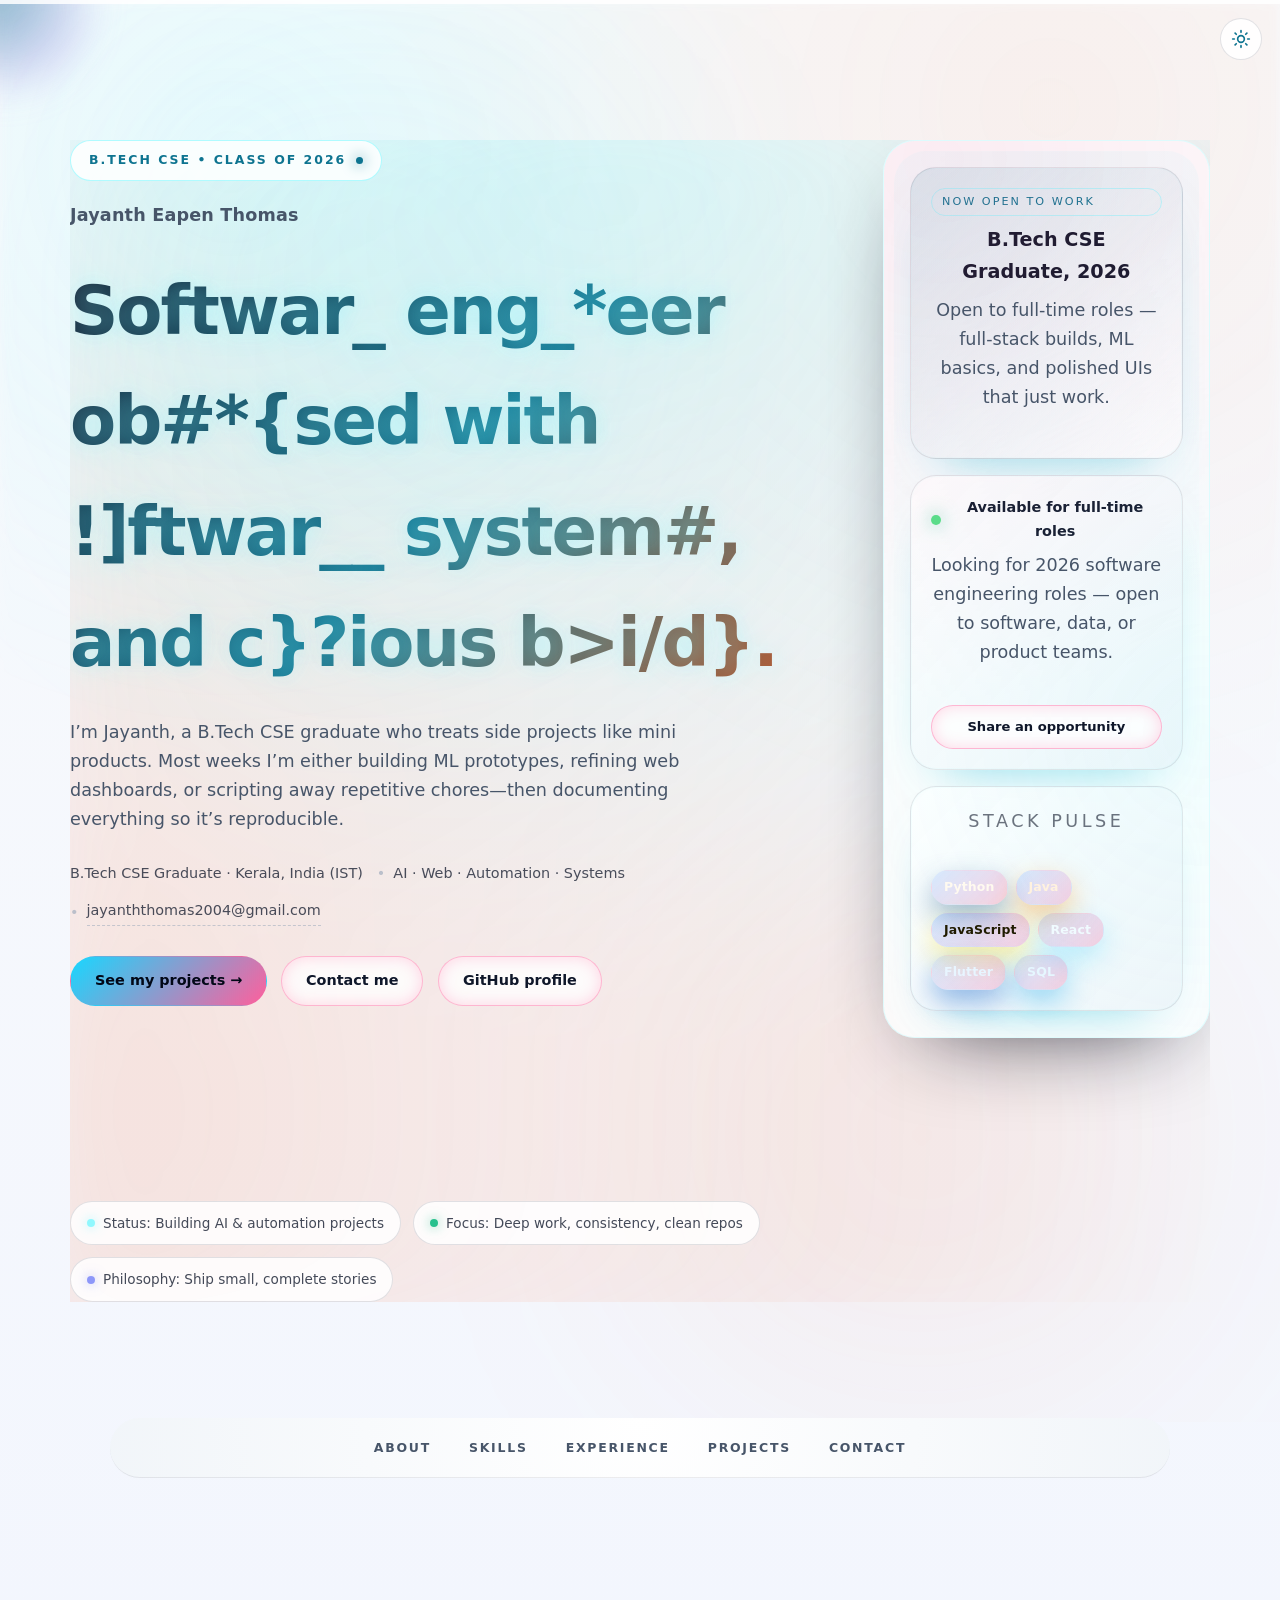
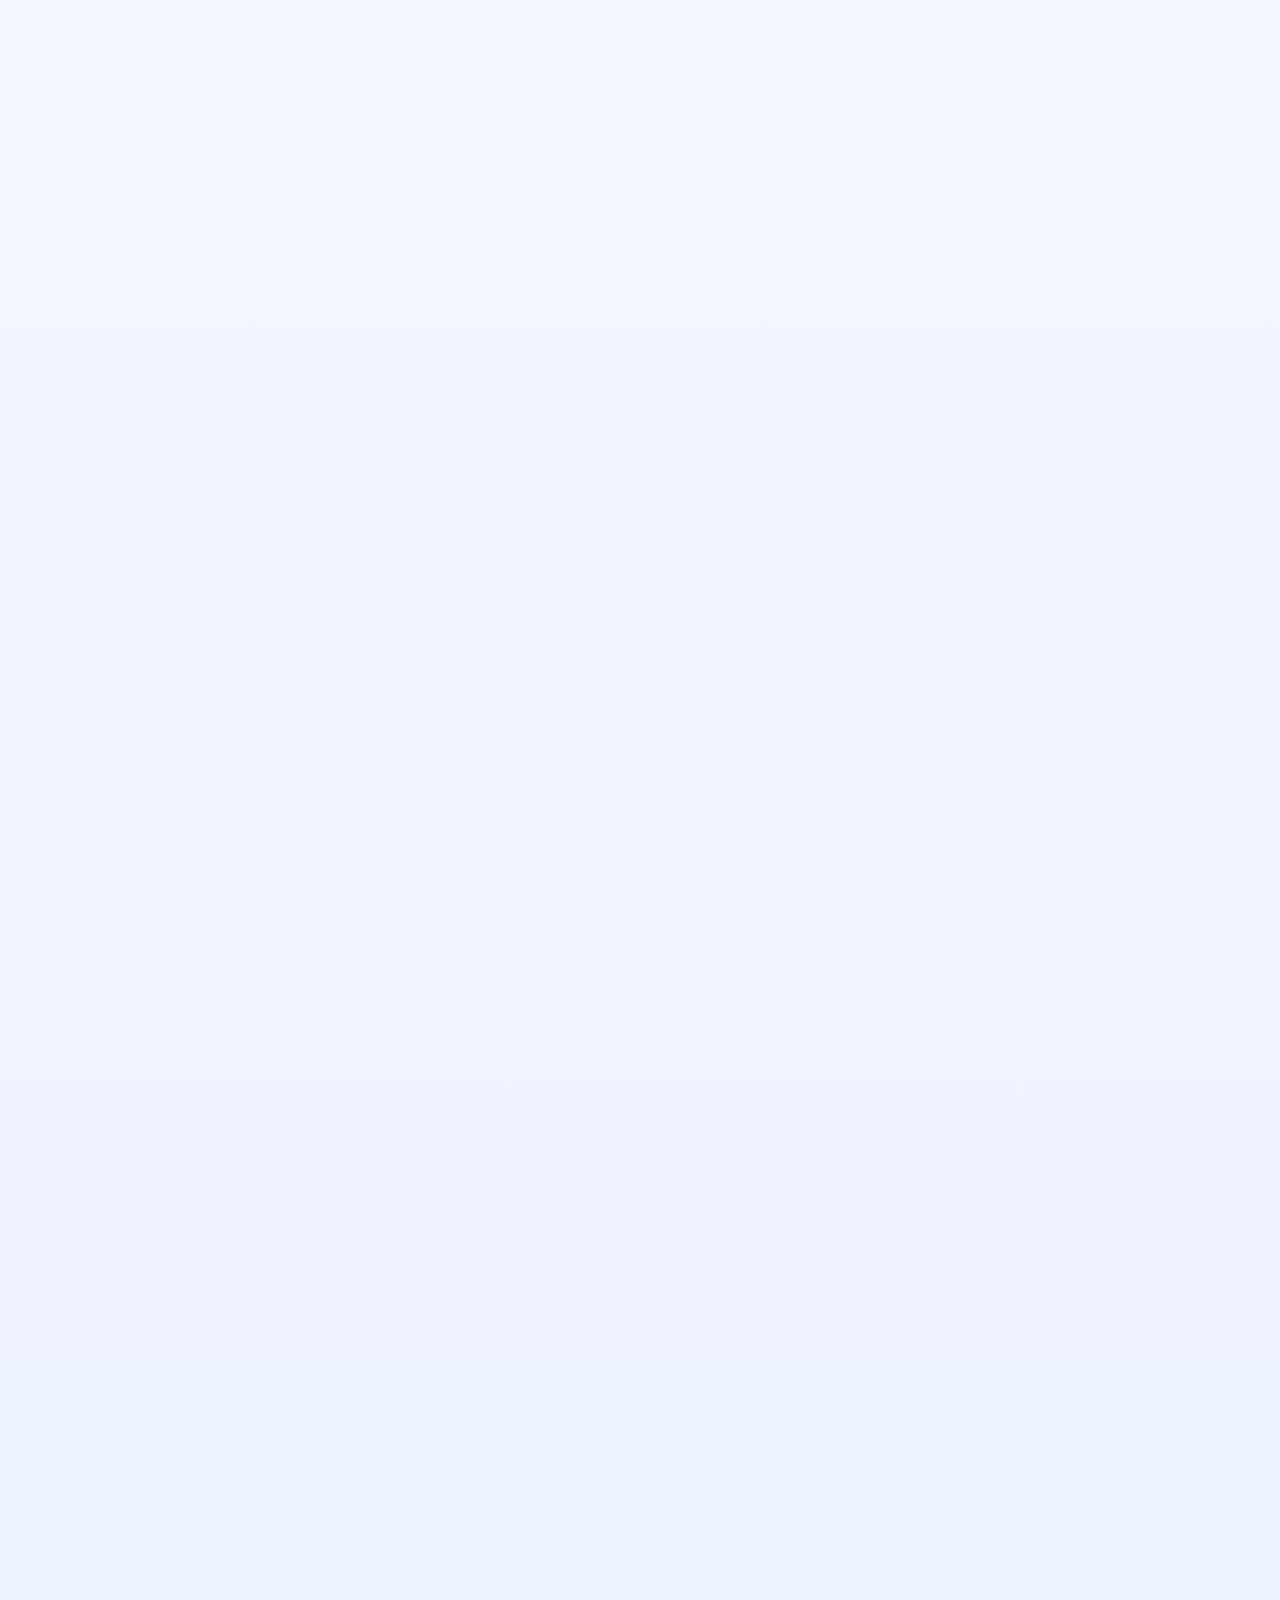
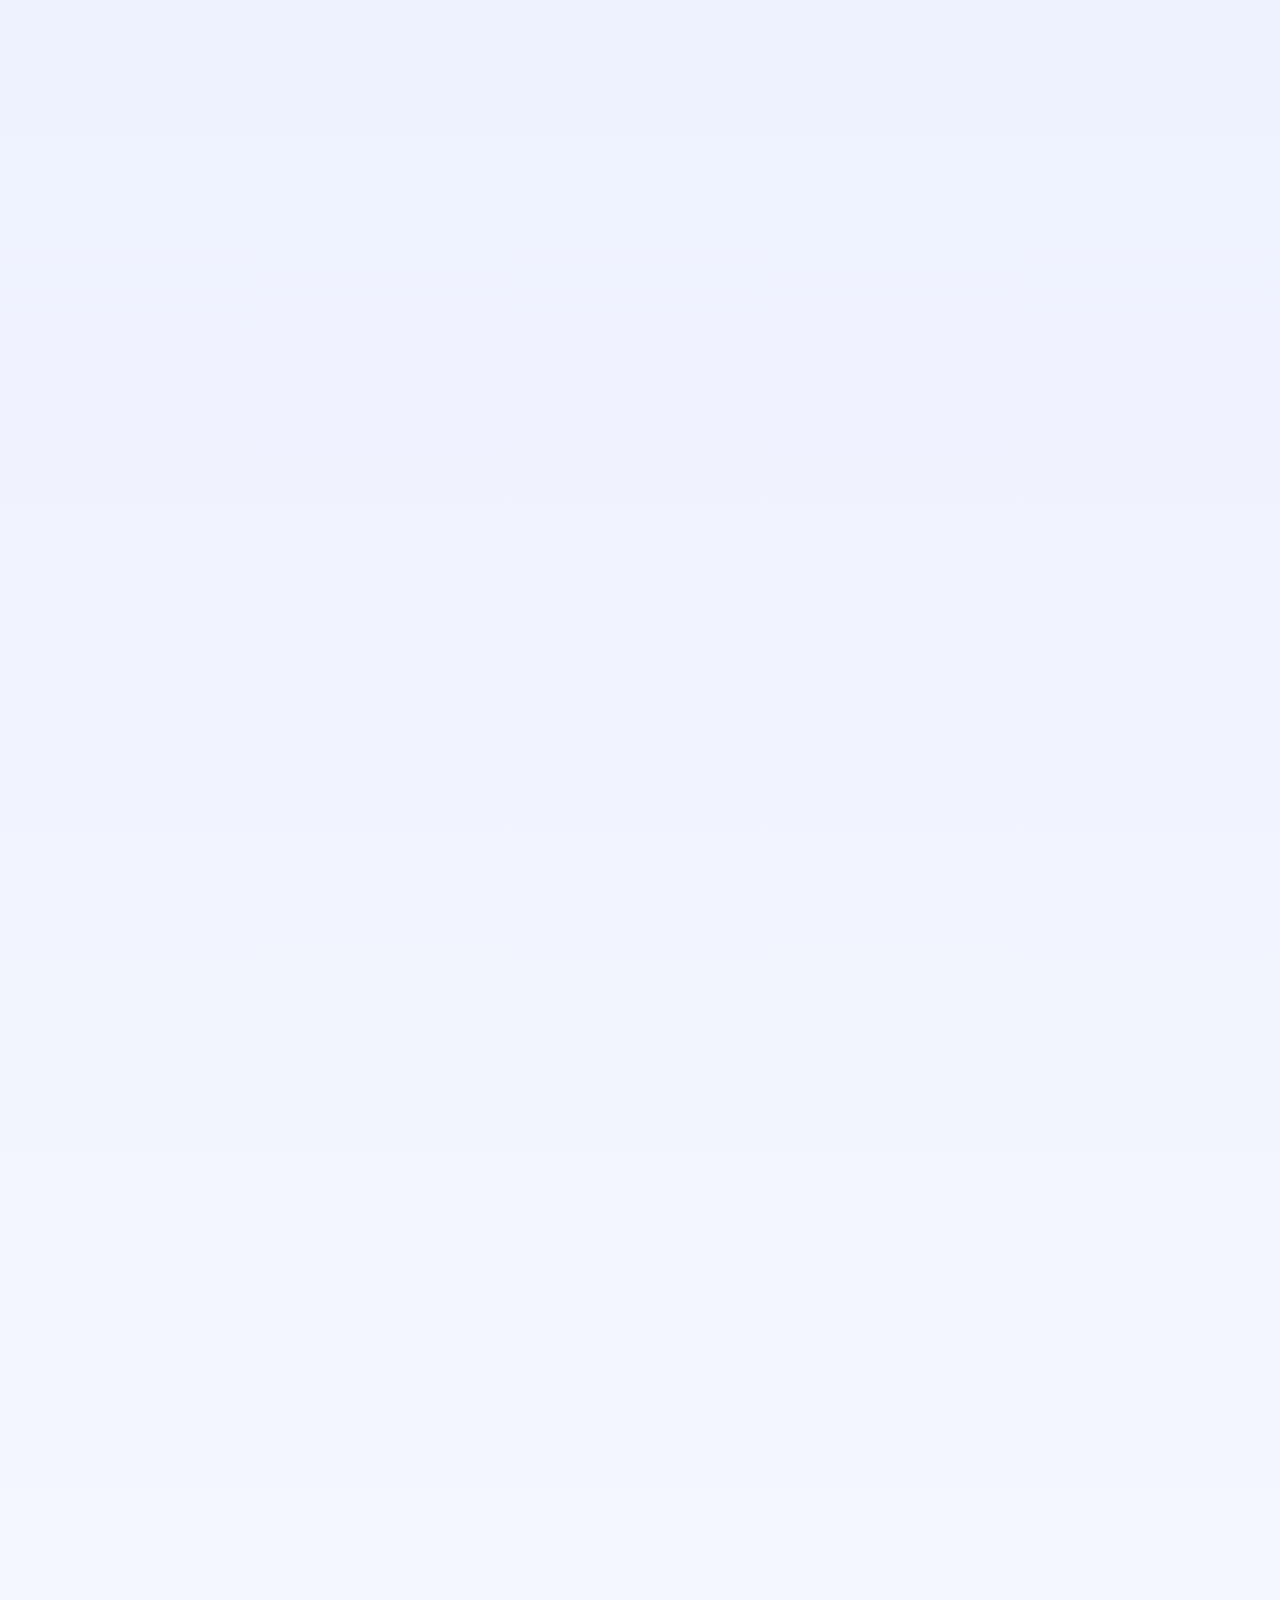
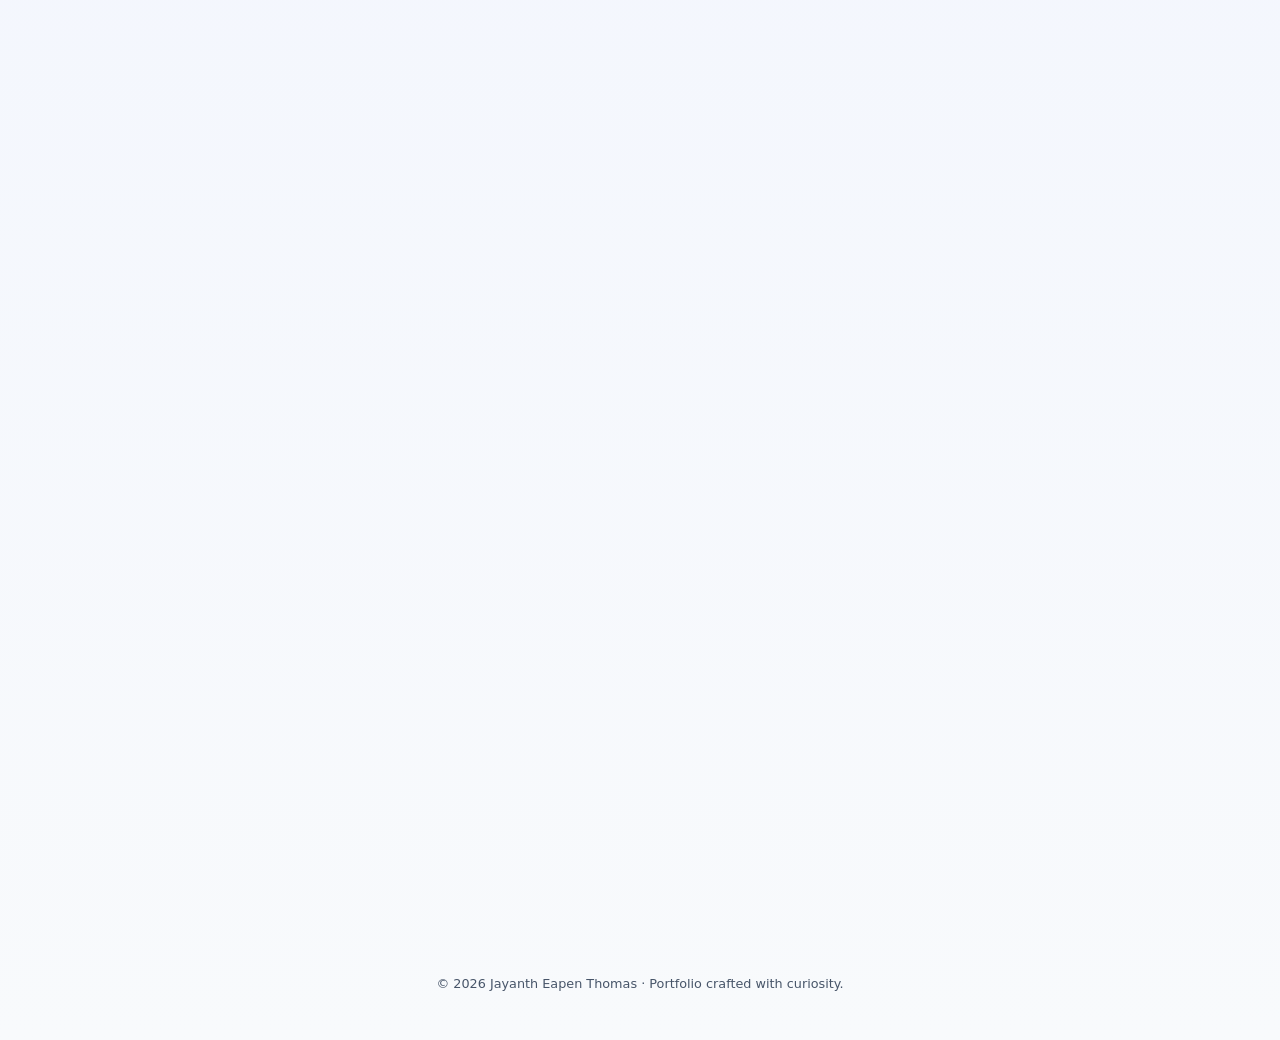
==== commit 9cb4b304: "Show full name in the hero The name was only ever in <title>/meta tags/JSON-LD, never visible on the" ====
--- a/index.html
+++ b/index.html
@@ -110,6 +110,7 @@
           <div class="hero-badge" data-tilt data-tilt-strength="10" data-tilt-scale="1.02">
             B.Tech CSE &bull; Class of 2026
           </div>
+          <p class="hero-name">Jayanth Eapen Thomas</p>
           <h1>Software engineer obsessed with software, systems, and curious builds.</h1>
           <p>
             I&rsquo;m Jayanth, a B.Tech CSE graduate who treats side projects like mini products. Most weeks I&rsquo;m either
--- a/styles.css
+++ b/styles.css
@@ -23,6 +23,8 @@
   --nav-indicator-top: 0px;
   --nav-indicator-width: 0px;
   --nav-indicator-height: 0px;
+  --ease-out: cubic-bezier(0.23, 1, 0.32, 1);
+  --ease-in-out: cubic-bezier(0.77, 0, 0.175, 1);
 }
 
 * {
@@ -281,20 +283,21 @@
   max-width: 1140px;
   --hero-tilt-x: 0deg;
   --hero-tilt-y: 0deg;
-  opacity: 0;
-  /* No translateY entrance here on purpose: a slide-up looks nice, but a
-     transform on a box this large (the hero, plus its huge ::before glow
-     layer) still counts toward Cumulative Layout Shift -- the Layout
-     Instability API tracks painted position across frames regardless of
-     which property moved it. A pure opacity fade keeps the reveal without
-     that cost; the pointer-tilt rotation below is unaffected. */
+  /* clip-path, not opacity, drives the entrance -- a blurred descendant
+     (.hero::before below) whose effective opacity animates, even only
+     because an ANCESTOR's opacity is animating, gets misattributed as a
+     huge layout shift by Chromium's Layout Instability tracking, despite
+     nothing actually moving. clip-path sidesteps that class of bug
+     entirely (same reasoning as .reveal above) and, as a bonus, wipes the
+     glow in along with the content instead of needing its own handling. */
+  clip-path: inset(0 0 100% 0);
   transform:
     rotateX(var(--hero-tilt-y))
     rotateY(var(--hero-tilt-x));
   transform-style: preserve-3d;
   transition:
     transform 1s cubic-bezier(0.22, 0.61, 0.36, 1),
-    opacity 1s ease;
+    clip-path 1s var(--ease-in-out);
 }
 
 .hero::before {
@@ -305,13 +308,11 @@
     radial-gradient(circle at 50% 0%, rgba(116, 247, 255, 0.22), transparent 65%),
     radial-gradient(circle at 0% 80%, rgba(255, 122, 69, 0.18), transparent 75%);
   filter: blur(60px);
-  opacity: 0;
   z-index: -1;
-  transition: opacity 1.25s ease;
 }
 
 html.has-js body.is-ready .hero {
-  opacity: 1;
+  clip-path: inset(0 0 0% 0);
 }
 
 .hero.is-tilt-live {
@@ -320,10 +321,6 @@
      transition comment for why a competing CSS transition here causes
      visible lag. Opacity stays covered for the entrance fade. */
   transition: opacity 1s ease;
-}
-
-html.has-js body.is-ready .hero::before {
-  opacity: 1;
 }
 
 .hero-grid {
@@ -650,6 +647,14 @@
   background: currentColor;
   box-shadow: 0 0 14px currentColor;
   animation: twinkle 1.7s ease-in-out infinite alternate;
+}
+
+.hero-name {
+  margin: 0 0 10px;
+  font-size: clamp(1.1rem, 1.6vw, 1.35rem);
+  font-weight: 700;
+  letter-spacing: 0.01em;
+  color: var(--text);
 }
 
 .hero h1 {
@@ -1093,6 +1098,11 @@
   box-shadow: 0 25px 60px -40px rgba(15, 23, 42, 0.9);
 }
 
+.detail-hero-card h2 {
+  margin: 0 0 4px;
+  font-size: 1.2rem;
+}
+
 .detail-hero-card ul {
   padding-left: 18px;
   margin: 0;
@@ -1161,7 +1171,7 @@
   box-shadow: 0 18px 48px -32px rgba(15, 23, 42, 0.9);
 }
 
-.detail-card h4 {
+.detail-card h3 {
   margin-top: 0;
   margin-bottom: 10px;
 }
@@ -1899,21 +1909,27 @@
 }
 
 .reveal {
+  /* clip-path over translateY: it changes what's painted, not the box's
+     own position/size, so it doesn't register as a layout shift the way
+     animating a large element's transform can (see .hero's own history
+     with this above). Purpose: bridging content that would otherwise
+     just teleport into place on scroll -- a marketing-surface reveal,
+     fired once via IntersectionObserver, never replayed. */
+  clip-path: inset(0 0 0% 0);
   opacity: 1;
-  transform: translateY(0);
   transition:
-    opacity 0.9s ease,
-    transform 0.9s cubic-bezier(0.22, 0.61, 0.36, 1);
+    clip-path 0.7s var(--ease-in-out),
+    opacity 0.6s ease;
 }
 
 html.has-js .reveal {
+  clip-path: inset(0 0 100% 0);
   opacity: 0;
-  transform: translateY(40px);
 }
 
 html.has-js .reveal.is-visible {
+  clip-path: inset(0 0 0% 0);
   opacity: 1;
-  transform: translateY(0);
 }
 
 @keyframes progressGlow {
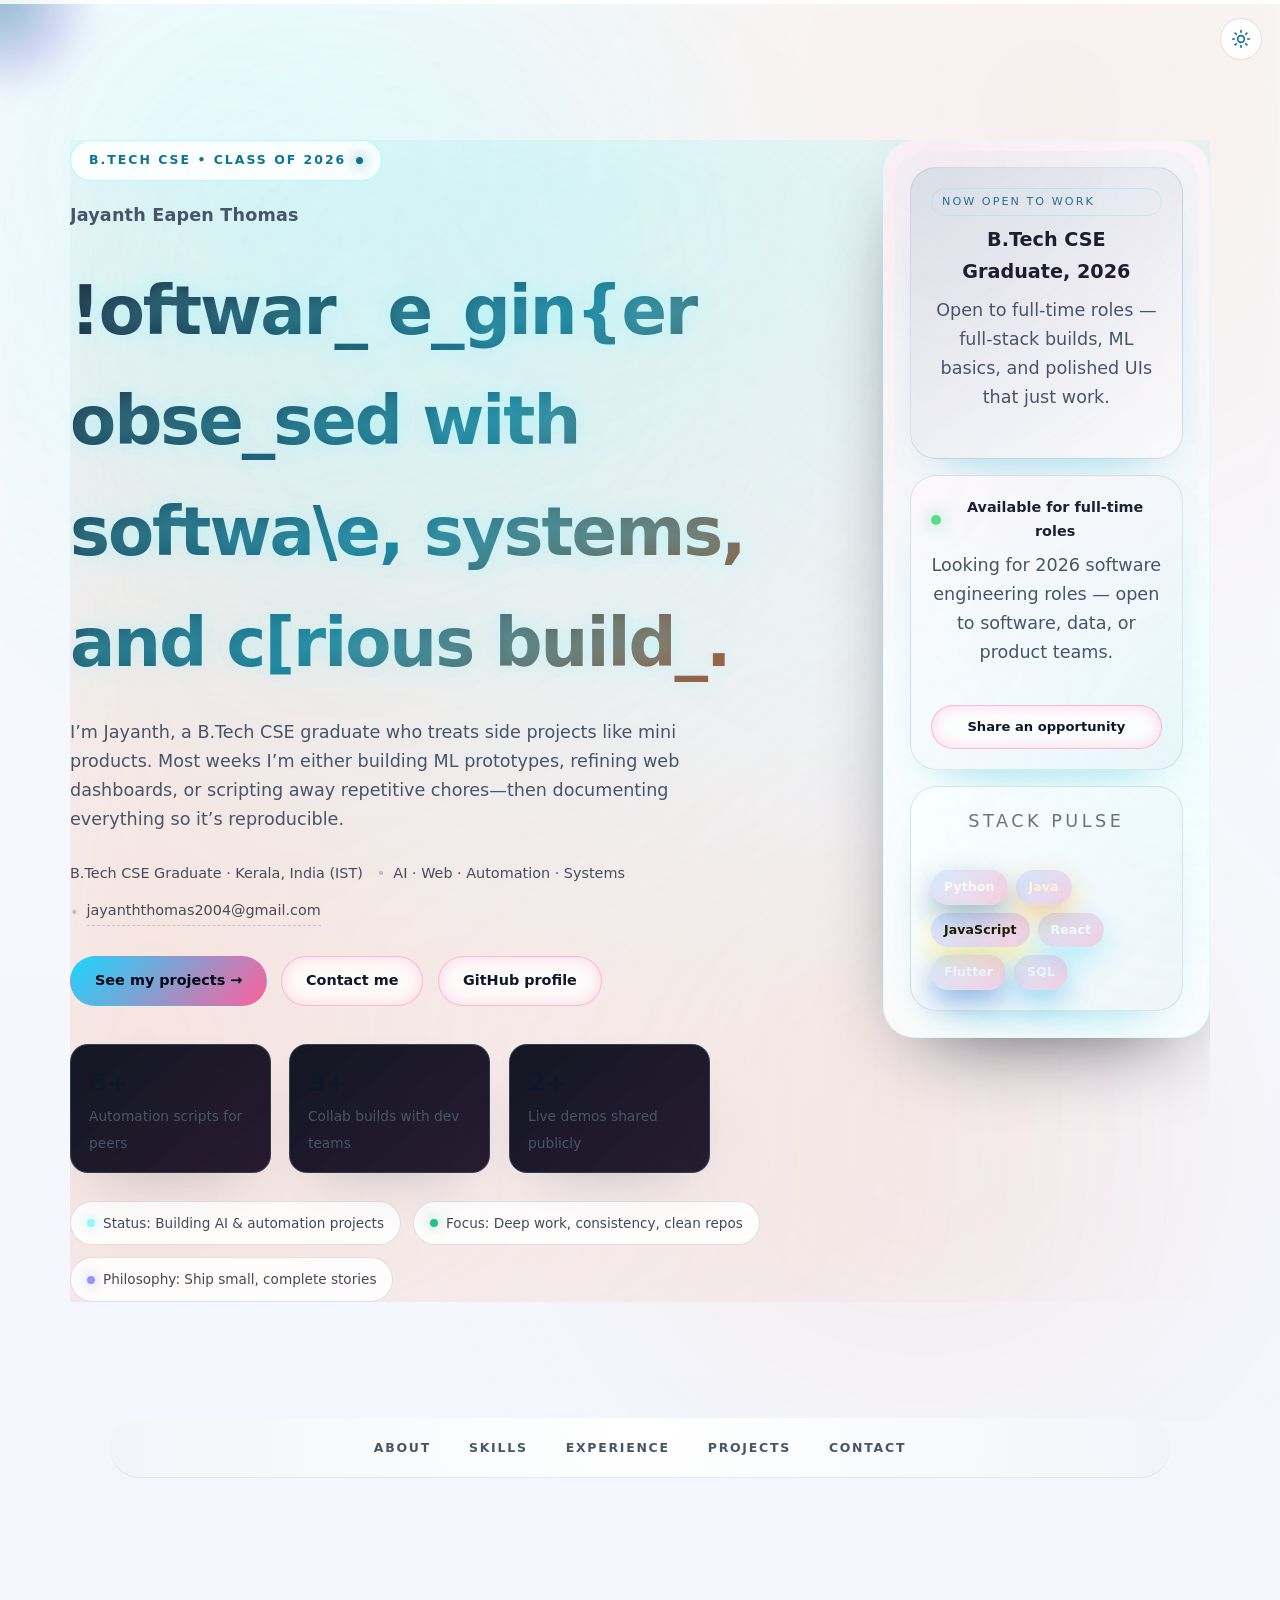
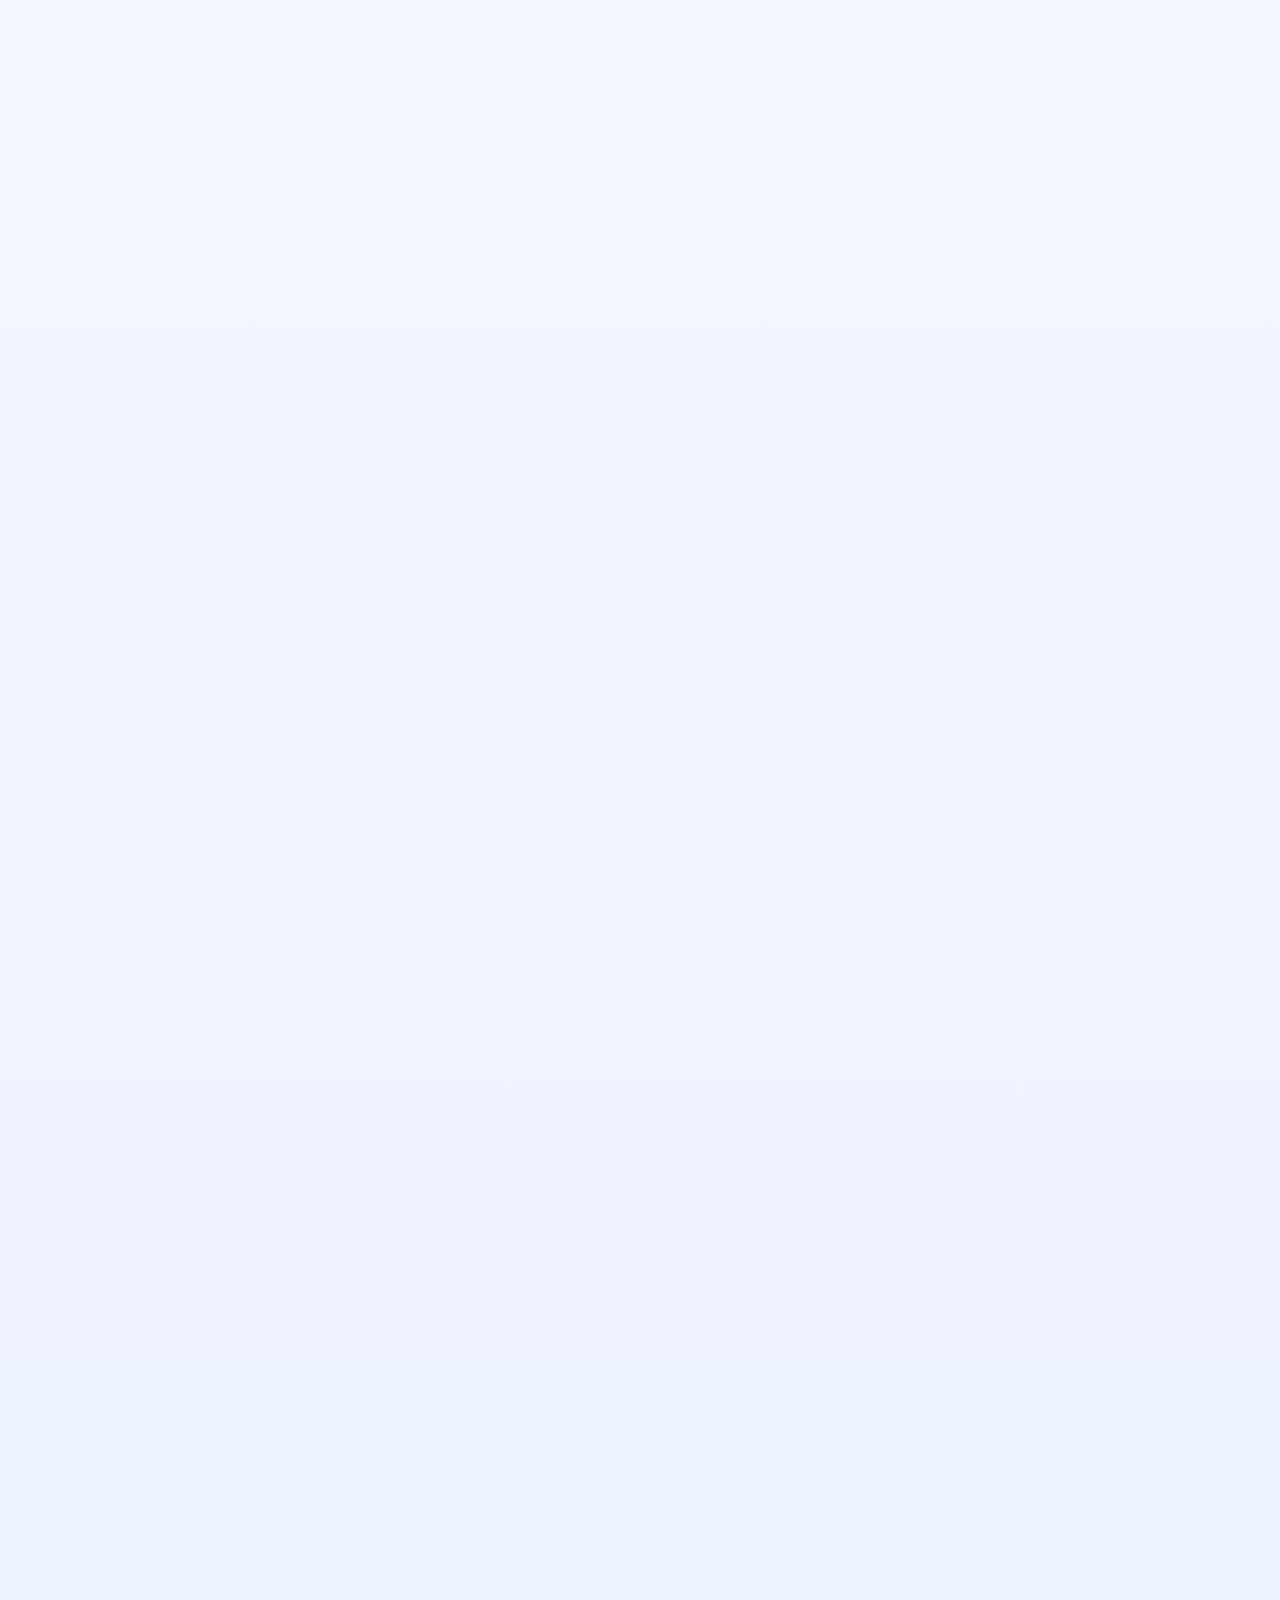
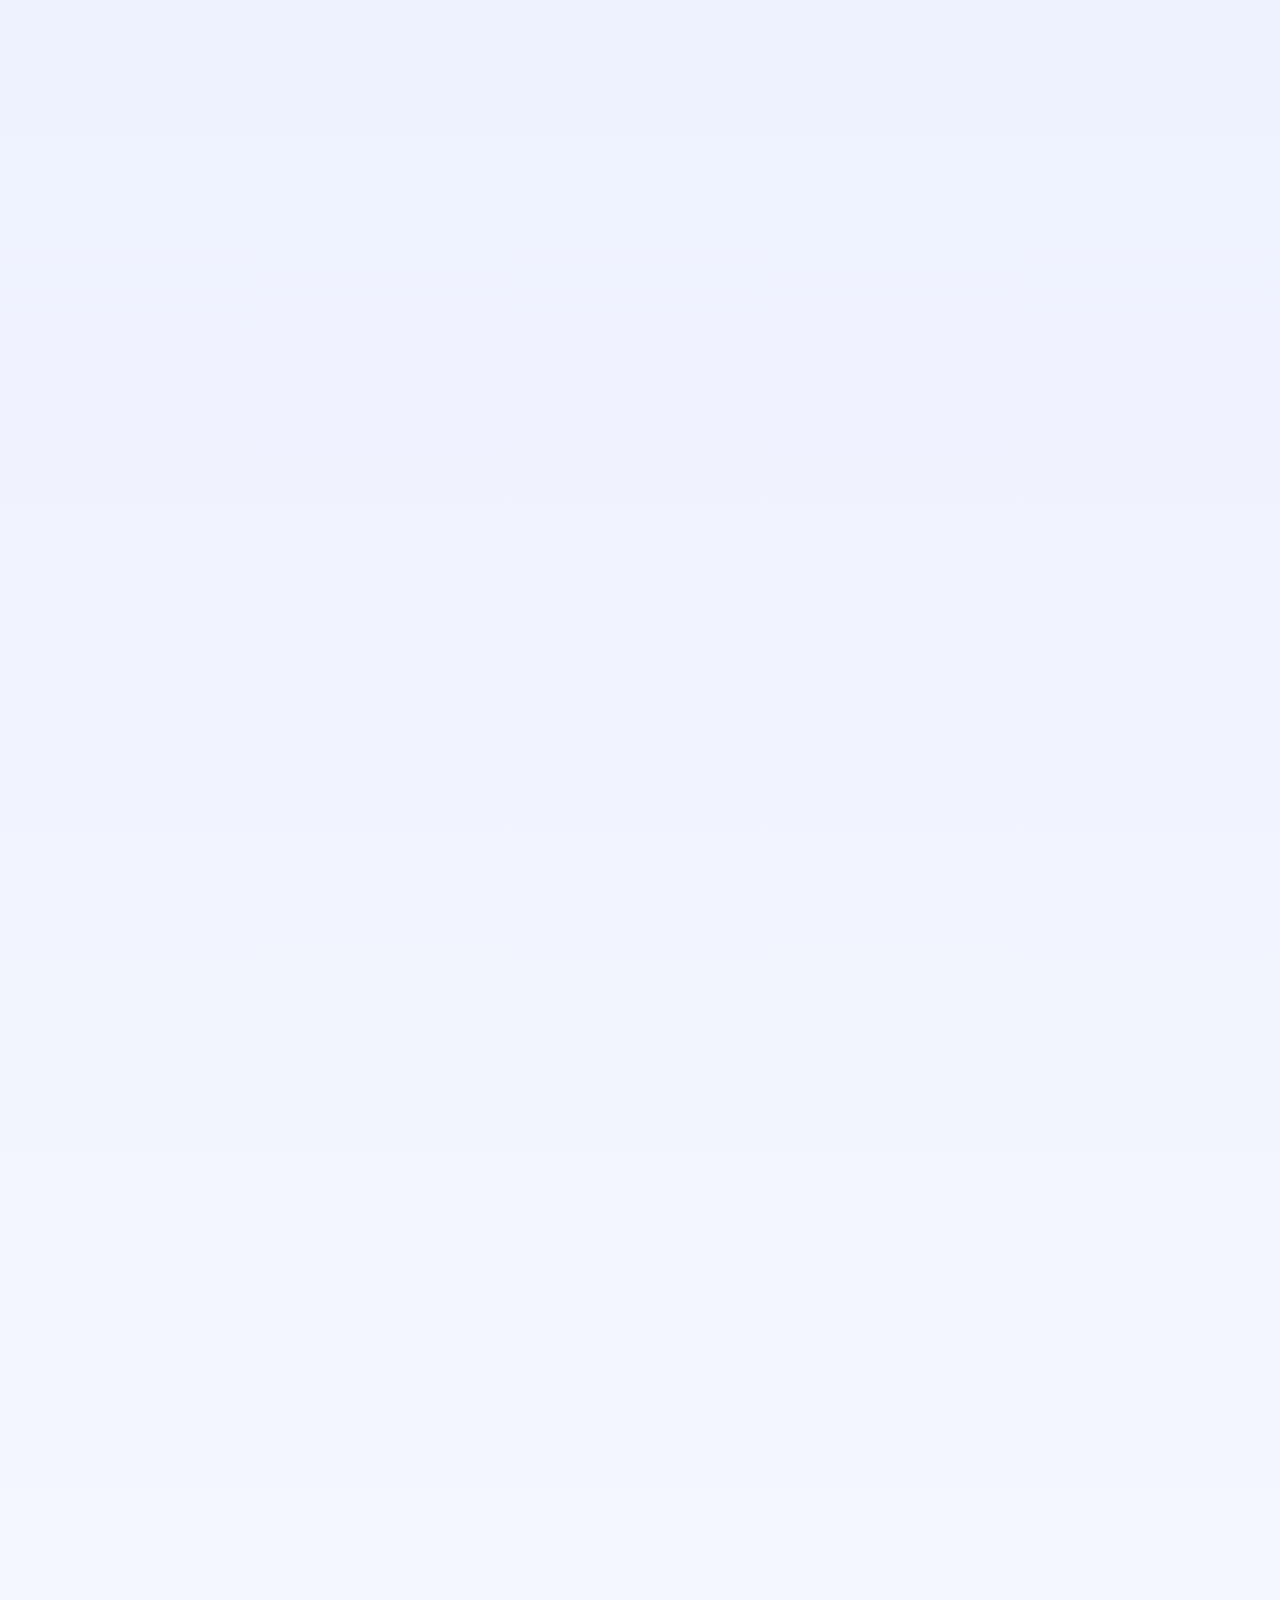
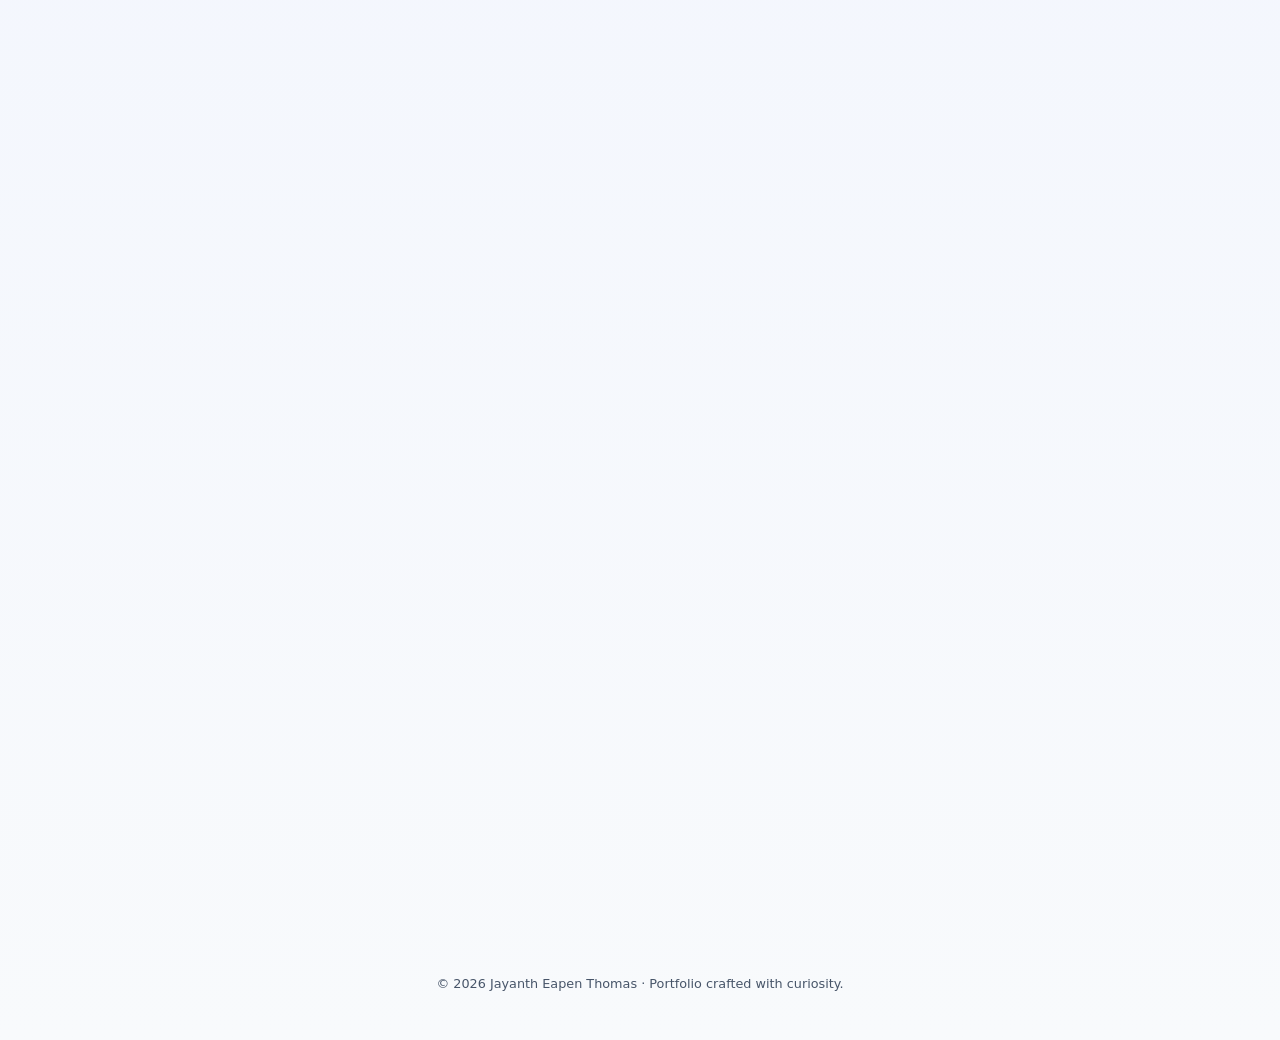
==== commit 108a4b5a: "Add cursor spotlight, page transitions, and micro-interactions Chip hover glow, project-card cursor-" ====
--- a/index.html
+++ b/index.html
@@ -92,6 +92,7 @@
   <script src="./config.js"></script>
 </head>
 <body>
+  <div class="page-transition" aria-hidden="true"></div>
   <a class="skip-link" href="#main-content">Skip to content</a>
 
   <!-- UI chrome -->
@@ -384,15 +385,18 @@
         Share the brief and I&rsquo;ll respond with timelines, ideas, and next steps.
       </p>
       <div class="contact-options">
-        <a href="mailto:jayanththomas2004@gmail.com" data-platform="email" data-magnetic>Email</a>
-        <a href="https://www.linkedin.com/in/jayanth-e-thomas-027318221/" target="_blank" rel="noopener" data-platform="linkedin" data-magnetic>LinkedIn</a>
-        <a href="https://github.com/JET609" target="_blank" rel="noopener" data-platform="github" data-magnetic>GitHub</a>
-        <a href="https://medium.com/@jayanththomas2004" target="_blank" rel="noopener" data-platform="medium" data-magnetic>Medium</a>
+        <a href="mailto:jayanththomas2004@gmail.com" data-platform="email" data-magnetic>Email <span class="contact-icon" aria-hidden="true">&rarr;</span></a>
+        <a href="https://www.linkedin.com/in/jayanth-e-thomas-027318221/" target="_blank" rel="noopener" data-platform="linkedin" data-magnetic>LinkedIn <span class="contact-icon" aria-hidden="true">&rarr;</span></a>
+        <a href="https://github.com/JET609" target="_blank" rel="noopener" data-platform="github" data-magnetic>GitHub <span class="contact-icon" aria-hidden="true">&rarr;</span></a>
+        <a href="https://medium.com/@jayanththomas2004" target="_blank" rel="noopener" data-platform="medium" data-magnetic>Medium <span class="contact-icon" aria-hidden="true">&rarr;</span></a>
       </div>
     </div>
     <div class="spotify-card" data-tilt data-tilt-scale="1.03">
       <div class="spotify-meta">
-        <p class="detail-label">Now playing</p>
+        <p class="detail-label">
+          Now playing
+          <span class="spotify-eq" aria-hidden="true" hidden><span></span><span></span><span></span><span></span></span>
+        </p>
         <h4>Deep focus playlist</h4>
         <p>Rotating mix that keeps the late-night shipping energy steady.</p>
       </div>
--- a/styles.css
+++ b/styles.css
@@ -237,6 +237,34 @@
   opacity: 0.7;
 }
 
+.page-transition {
+  display: none;
+}
+
+html.has-js .page-transition {
+  display: block;
+  position: fixed;
+  inset: 0;
+  z-index: 999;
+  background: #04060b;
+  clip-path: inset(0 0 0% 0);
+  pointer-events: none;
+  transition: clip-path 0.5s var(--ease-in-out);
+}
+
+html.has-js body.is-ready .page-transition {
+  clip-path: inset(0 0 100% 0);
+}
+
+html.has-js .page-transition.is-leaving {
+  clip-path: inset(0 0 0% 0);
+  transition: clip-path 0.45s var(--ease-in-out);
+}
+
+[data-theme='light'] .page-transition {
+  background: #f8fafc;
+}
+
 header {
   position: relative;
   min-height: 92vh;
@@ -504,6 +532,24 @@
   box-shadow: 0 12px 28px var(--chip-shadow, rgba(2, 6, 23, 0.65));
   font-weight: 600;
   letter-spacing: 0.01em;
+  position: relative;
+  overflow: hidden;
+}
+
+.chip[data-tech]::before,
+.tech-token[data-tech]::before {
+  content: '';
+  position: absolute;
+  inset: 0;
+  background: radial-gradient(50px circle at var(--spot-x, 50%) var(--spot-y, 50%), rgba(255, 255, 255, 0.4), transparent 70%);
+  opacity: 0;
+  transition: opacity 0.25s ease;
+  pointer-events: none;
+}
+
+.chip[data-tech]:hover::before,
+.tech-token[data-tech]:hover::before {
+  opacity: 1;
 }
 
 .chip[data-tech]:hover {
@@ -517,11 +563,15 @@
   overflow: hidden;
 }
 
+.tech-chips .chip::before {
+  content: none;
+}
+
 .tech-chips .chip::after {
   content: '';
   position: absolute;
   inset: 0;
-  background: radial-gradient(circle, rgba(255, 255, 255, 0.34), transparent 60%);
+  background: radial-gradient(60px circle at var(--spot-x, 50%) var(--spot-y, 50%), rgba(255, 255, 255, 0.34), transparent 60%);
   opacity: 0;
   transition: opacity 0.35s ease;
 }
@@ -1600,6 +1650,21 @@
   isolation: isolate;
 }
 
+.project-card::before {
+  content: '';
+  position: absolute;
+  inset: 0;
+  z-index: -1;
+  background: radial-gradient(340px circle at var(--spot-x, 50%) var(--spot-y, 50%), rgba(116, 247, 255, 0.18), transparent 62%);
+  opacity: 0;
+  transition: opacity 0.3s ease;
+  pointer-events: none;
+}
+
+.project-card.is-tilting::before {
+  opacity: 1;
+}
+
 .project-card::after,
 .contact-card::after {
   content: '';
@@ -1718,6 +1783,53 @@
   box-shadow: 0 35px 90px -70px rgba(29, 185, 84, 0.9);
 }
 
+.spotify-meta .detail-label {
+  display: inline-flex;
+  align-items: center;
+  gap: 8px;
+}
+
+.spotify-eq {
+  display: inline-flex;
+  align-items: flex-end;
+  gap: 2px;
+  height: 10px;
+}
+
+.spotify-eq span {
+  width: 3px;
+  height: 100%;
+  border-radius: 2px;
+  background: #1db954;
+  animation: eqBounce 0.9s ease-in-out infinite;
+  transform-origin: bottom;
+}
+
+.spotify-eq span:nth-child(1) {
+  animation-delay: -0.6s;
+}
+
+.spotify-eq span:nth-child(2) {
+  animation-delay: -0.3s;
+}
+
+.spotify-eq span:nth-child(3) {
+  animation-delay: -0.75s;
+}
+
+.spotify-eq span:nth-child(4) {
+  animation-delay: -0.15s;
+}
+
+@keyframes eqBounce {
+  0%, 100% {
+    transform: scaleY(0.3);
+  }
+  50% {
+    transform: scaleY(1);
+  }
+}
+
 .spotify-meta h4 {
   margin: 4px 0 6px;
   font-size: 1.2rem;
@@ -1822,6 +1934,9 @@
 }
 
 .contact-options a {
+  display: inline-flex;
+  align-items: center;
+  gap: 6px;
   padding: 9px 18px;
   border-radius: 999px;
   border: 1px solid rgba(15, 23, 42, 0.85);
@@ -1831,6 +1946,16 @@
   font-size: 0.86rem;
   background: rgba(248, 250, 252, 0.98);
   transition: all 0.22s ease;
+}
+
+.contact-icon {
+  display: inline-flex;
+  transform: translateX(0);
+  transition: transform 0.25s var(--ease-out, ease);
+}
+
+.contact-options a:hover .contact-icon {
+  transform: translateX(3px);
 }
 
 .contact-options a[data-platform='email'] {
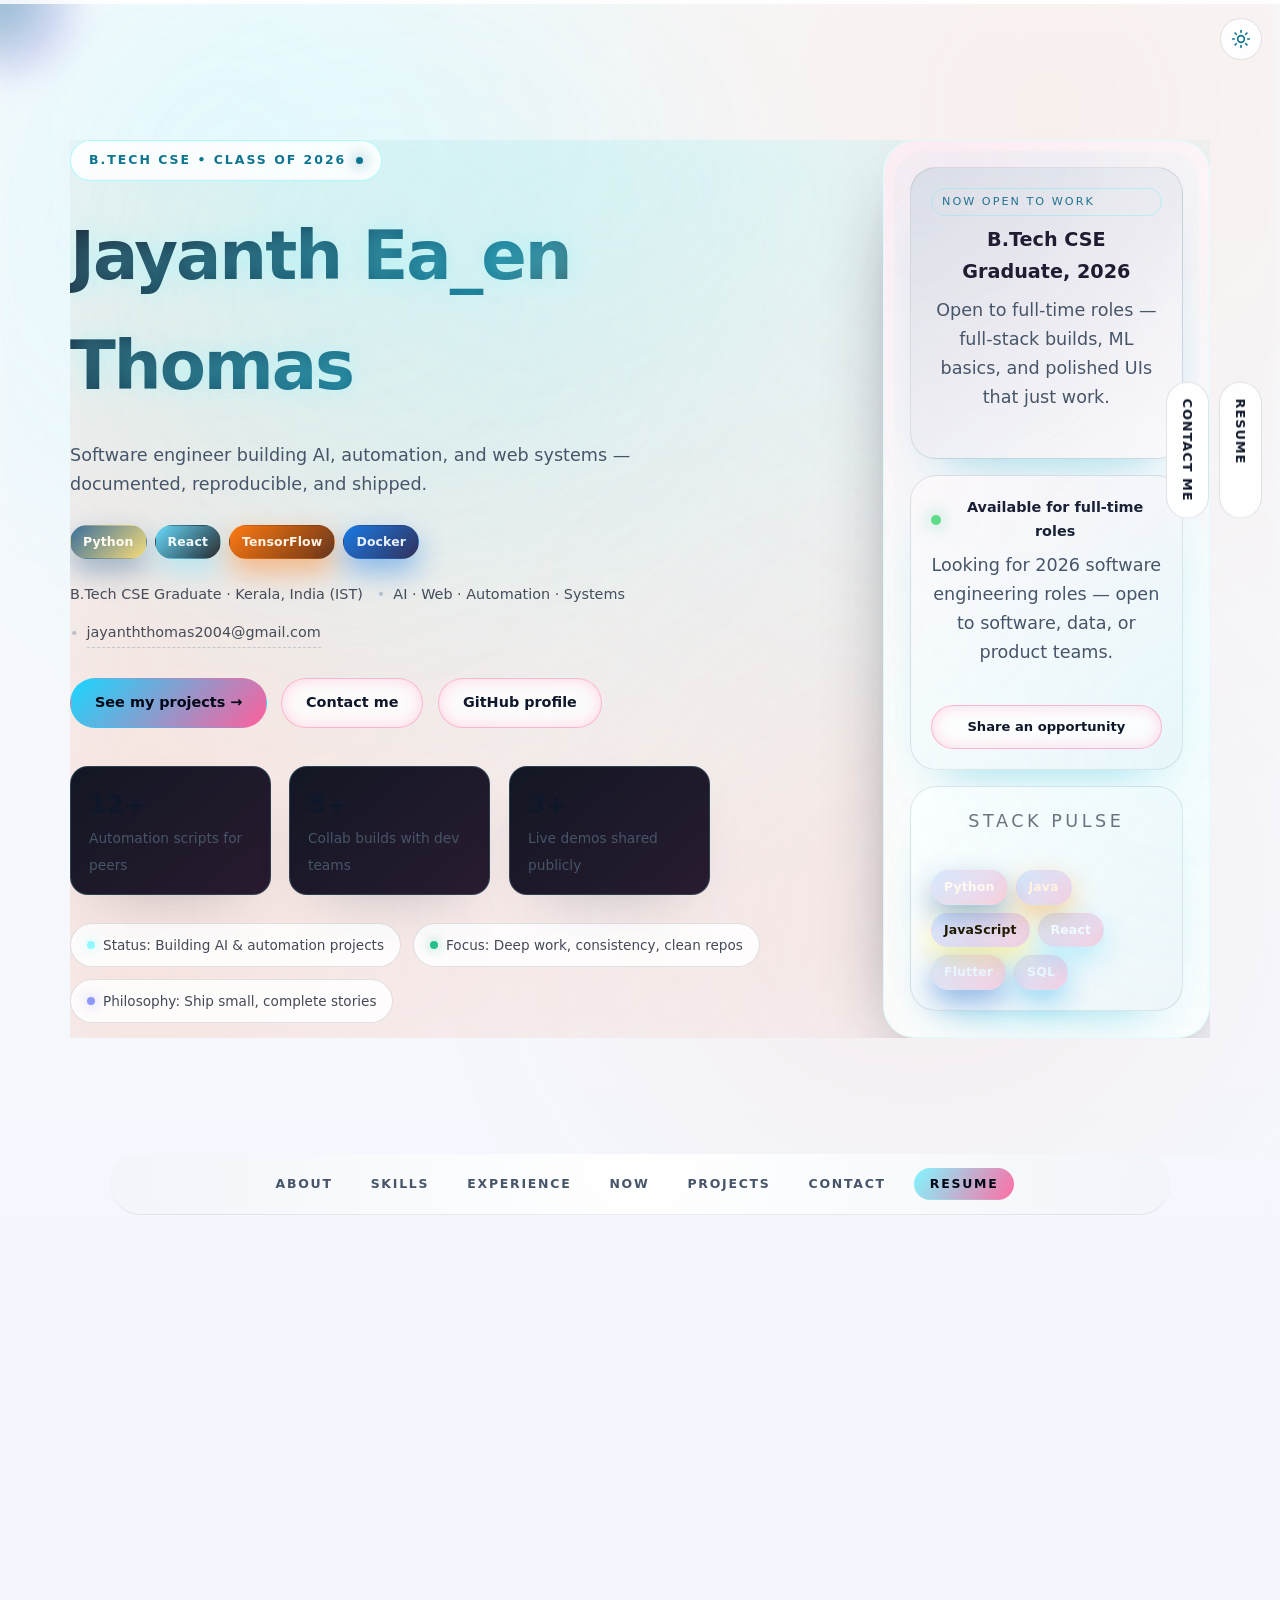
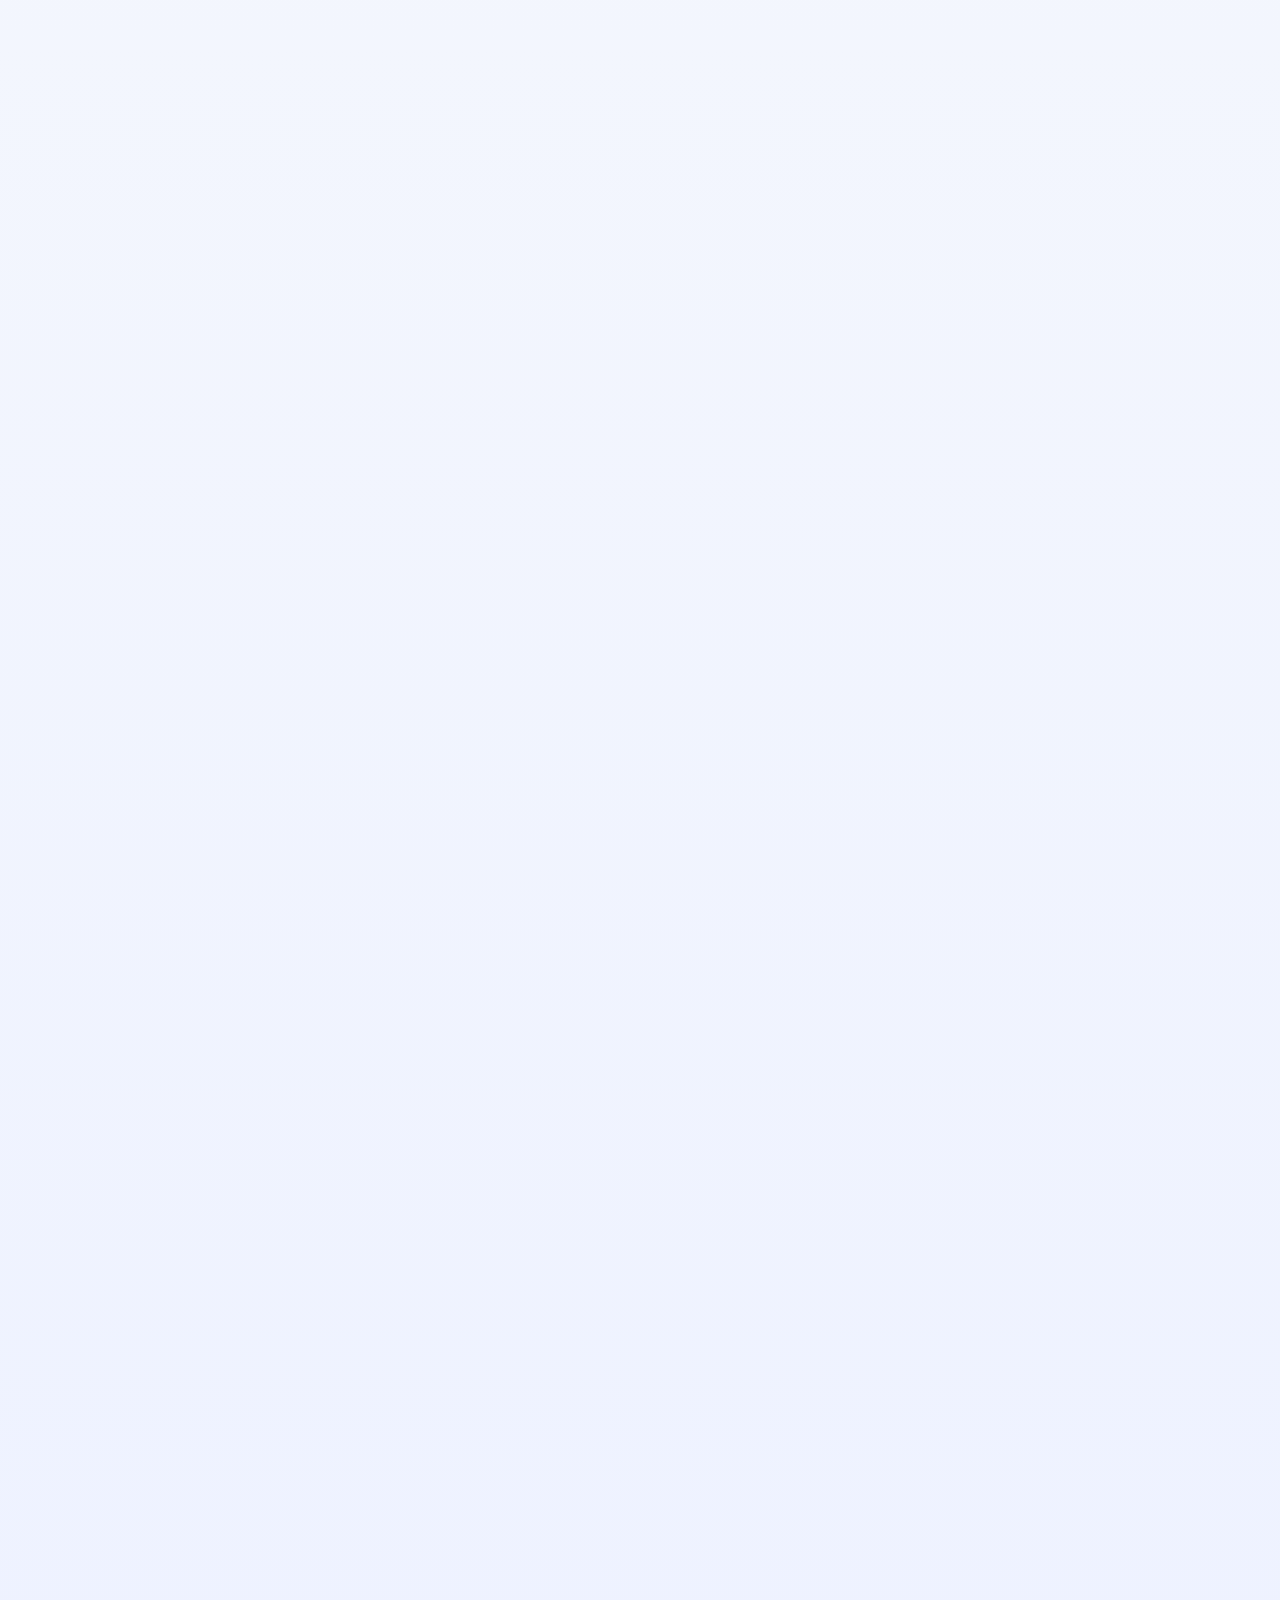
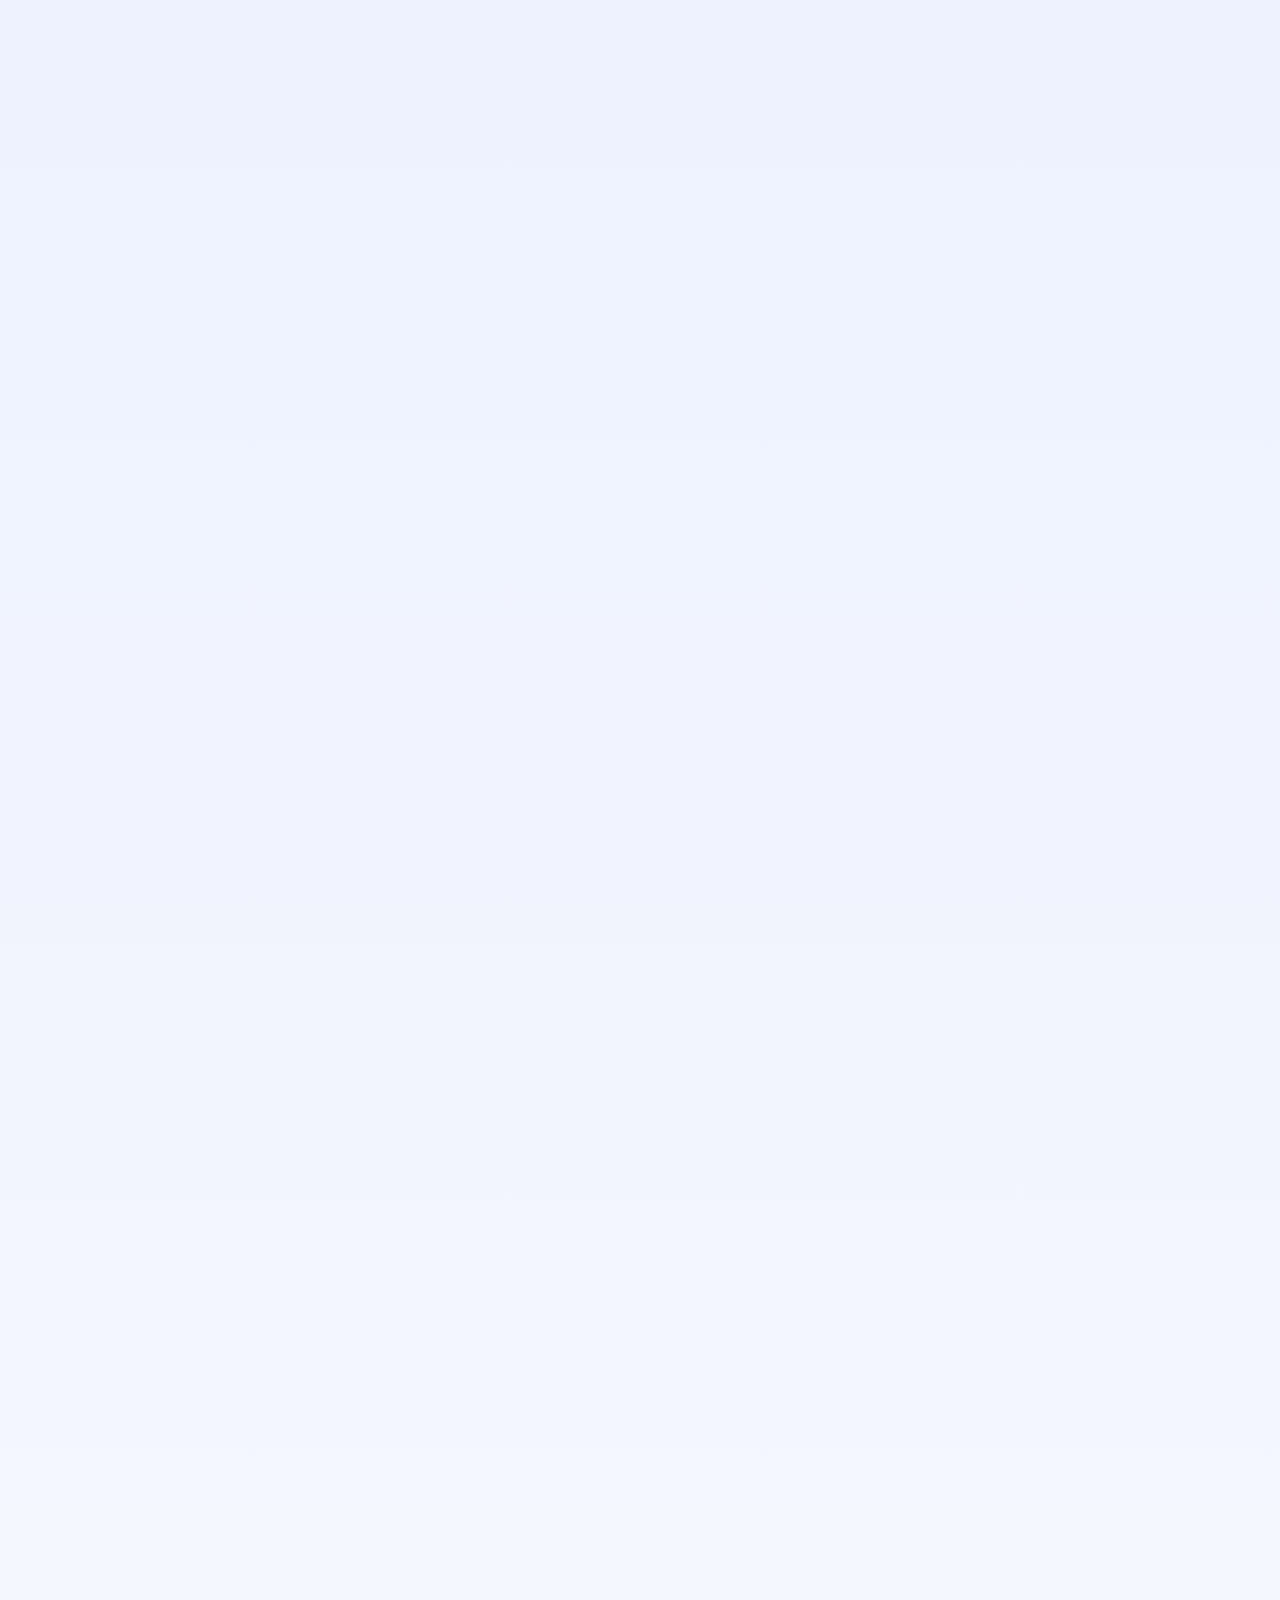
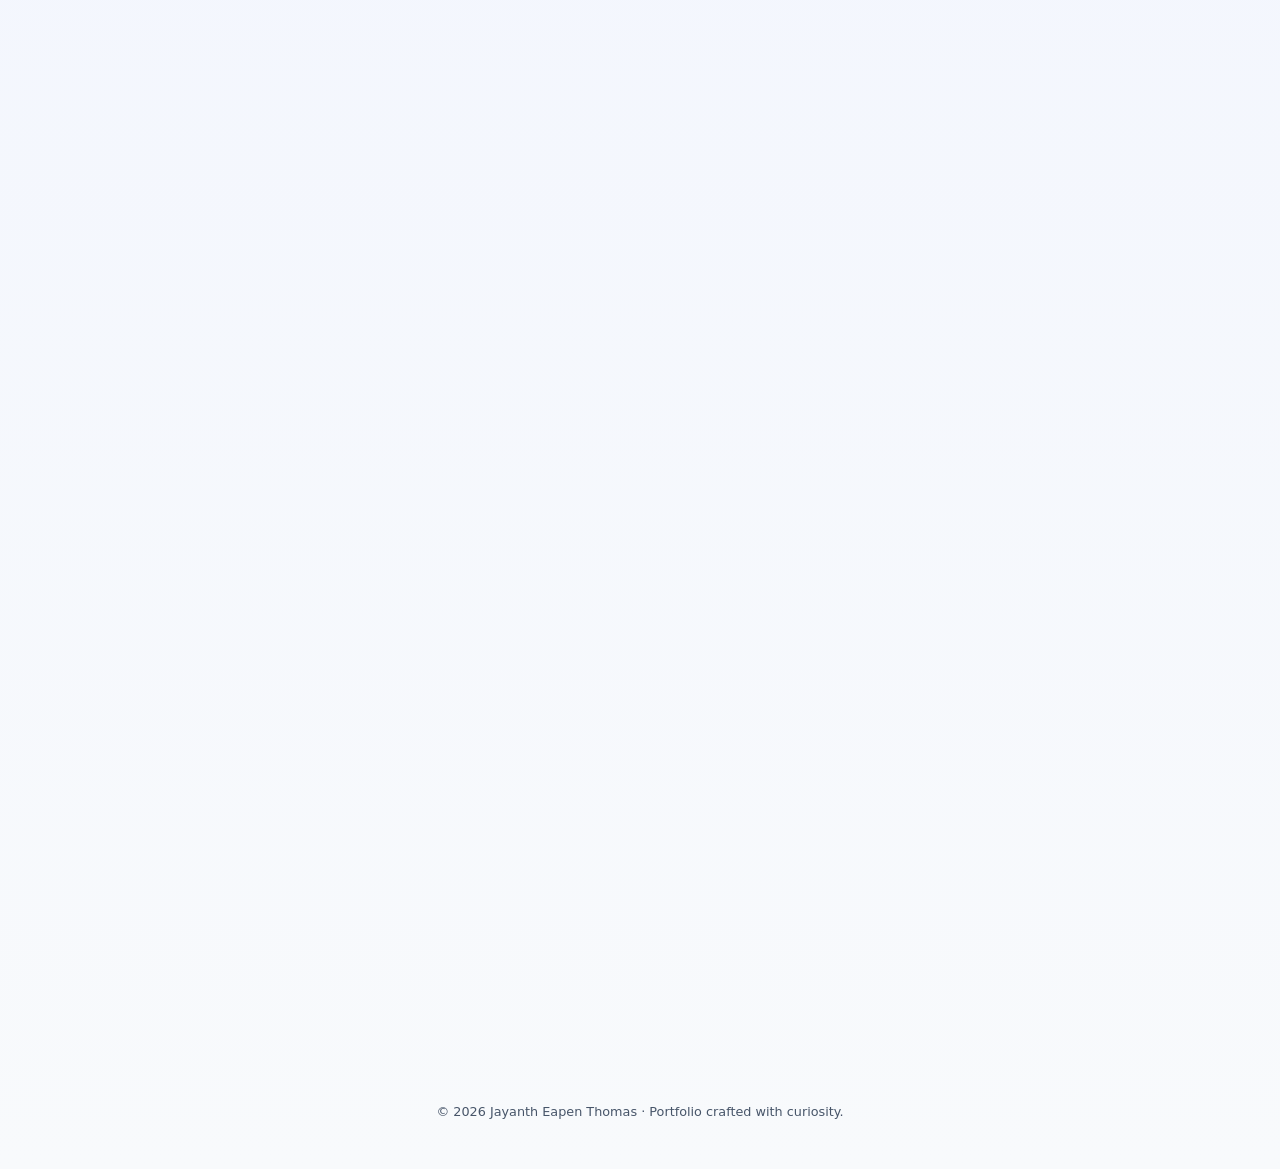
==== commit c506f4a8: "Restructure hero, add Now section, galaxy toggle, and Resume rail Hero: name is now the big headline" ====
--- a/index.html
+++ b/index.html
@@ -93,6 +93,10 @@
 </head>
 <body>
   <div class="page-transition" aria-hidden="true"></div>
+  <div class="side-rail" data-side-rail>
+    <a class="side-rail-link" href="./resume.pdf" target="_blank" rel="noopener">Resume</a>
+    <a class="side-rail-link" href="#contact">Contact me</a>
+  </div>
   <a class="skip-link" href="#main-content">Skip to content</a>
 
   <!-- UI chrome -->
@@ -111,13 +115,14 @@
           <div class="hero-badge" data-tilt data-tilt-strength="10" data-tilt-scale="1.02">
             B.Tech CSE &bull; Class of 2026
           </div>
-          <p class="hero-name">Jayanth Eapen Thomas</p>
-          <h1>Software engineer obsessed with software, systems, and curious builds.</h1>
-          <p>
-            I&rsquo;m Jayanth, a B.Tech CSE graduate who treats side projects like mini products. Most weeks I&rsquo;m either
-            building ML prototypes, refining web dashboards, or scripting away repetitive chores—then documenting
-            everything so it&rsquo;s reproducible.
-          </p>
+          <h1>Jayanth Eapen Thomas</h1>
+          <p>Software engineer building AI, automation, and web systems &mdash; documented, reproducible, and shipped.</p>
+          <div class="chip-row hero-chips">
+            <span class="chip" data-tech="python">Python</span>
+            <span class="chip" data-tech="react">React</span>
+            <span class="chip" data-tech="tensorflow">TensorFlow</span>
+            <span class="chip" data-tech="docker">Docker</span>
+          </div>
           <ul class="hero-meta">
             <li>B.Tech CSE Graduate · Kerala, India (IST)</li>
             <li>AI · Web · Automation · Systems</li>
@@ -199,8 +204,10 @@
     <a href="#about" data-nav-link="about">About</a>
     <a href="#skills" data-nav-link="skills">Skills</a>
     <a href="#experience" data-nav-link="experience">Experience</a>
+    <a href="#now" data-nav-link="now">Now</a>
     <a href="#projects" data-nav-link="projects">Projects</a>
     <a href="#contact" data-nav-link="contact">Contact</a>
+    <a class="nav-resume" href="./resume.pdf" target="_blank" rel="noopener">Resume</a>
   </nav>
 
   <main id="main-content">
@@ -315,6 +322,17 @@
     </div>
   </section>
 
+  <!-- NOW -->
+  <section id="now" class="section reveal" data-section data-scroll-speed="0.1">
+    <div class="glass-card now-card" data-tilt data-tilt-strength="6" data-tilt-scale="1.01">
+      <p class="detail-label">Right now</p>
+      <p class="lead">
+        A snapshot of what I&rsquo;m actually spending time on this month &mdash; updated occasionally instead of
+        left to rot near the top of the resume&rsquo;s &ldquo;skills&rdquo; pages.
+      </p>
+    </div>
+  </section>
+
   <!-- PROJECTS -->
   <section id="projects" class="section reveal" data-section data-scroll-speed="0.12">
     <h2>Projects</h2>
--- a/styles.css
+++ b/styles.css
@@ -265,6 +265,60 @@
   background: #f8fafc;
 }
 
+.side-rail {
+  position: fixed;
+  top: 50%;
+  right: 18px;
+  transform: translateY(-50%);
+  z-index: 40;
+  display: flex;
+  flex-direction: column;
+  gap: 10px;
+  writing-mode: vertical-rl;
+  text-orientation: mixed;
+  opacity: 1;
+  transition: opacity 0.35s ease, transform 0.35s ease;
+}
+
+.side-rail.is-merged {
+  opacity: 0;
+  pointer-events: none;
+  transform: translateY(-50%) translateX(12px);
+}
+
+.side-rail-link {
+  padding: 16px 10px;
+  border-radius: 999px;
+  background: rgba(9, 9, 20, 0.85);
+  border: 1px solid rgba(148, 163, 184, 0.3);
+  color: var(--text);
+  text-decoration: none;
+  font-weight: 600;
+  font-size: 0.8rem;
+  letter-spacing: 0.08em;
+  text-transform: uppercase;
+  backdrop-filter: blur(12px);
+  transition: transform 0.22s ease, border-color 0.22s ease, background 0.22s ease, color 0.22s ease;
+}
+
+.side-rail-link:hover,
+.side-rail-link:focus-visible {
+  transform: translateX(-3px);
+  border-color: var(--accent);
+  color: var(--accent);
+}
+
+[data-theme='light'] .side-rail-link {
+  background: rgba(255, 255, 255, 0.9);
+  border-color: rgba(15, 23, 42, 0.12);
+}
+
+@media (max-width: 900px) {
+  .side-rail {
+    display: none;
+  }
+}
+
 header {
   position: relative;
   min-height: 92vh;
@@ -673,6 +727,13 @@
   --chip-color: #f5f5f5;
 }
 
+.chip[data-tech='tensorflow'],
+.tech-token[data-tech='tensorflow'] {
+  --chip-bg: linear-gradient(135deg, rgba(255, 111, 0, 0.92), rgba(94, 34, 0, 0.9));
+  --chip-shadow: rgba(255, 111, 0, 0.45);
+  --chip-color: #fff3e6;
+}
+
 .hero-badge {
   display: inline-flex;
   align-items: center;
@@ -699,12 +760,8 @@
   animation: twinkle 1.7s ease-in-out infinite alternate;
 }
 
-.hero-name {
-  margin: 0 0 10px;
-  font-size: clamp(1.1rem, 1.6vw, 1.35rem);
-  font-weight: 700;
-  letter-spacing: 0.01em;
-  color: var(--text);
+.hero-chips {
+  margin: 0 0 22px;
 }
 
 .hero h1 {
@@ -886,10 +943,9 @@
   transform: translateY(22px) scale(0.98);
 }
 
-.stat.is-visible {
-  animation:
-    statEntrance 0.9s cubic-bezier(0.22, 1, 0.36, 1) var(--stat-delay, 0s) forwards,
-    floatSlow 18s ease-in-out calc(var(--stat-delay, 0s) + 1s) infinite;
+html.has-js .stat.is-visible {
+  opacity: 1;
+  transform: none;
 }
 
 .hero-stats .stat:nth-of-type(1) {
@@ -1024,6 +1080,21 @@
   border-color: rgba(116, 247, 255, 0.6);
 }
 
+nav a.nav-resume {
+  padding: 6px 16px 4px;
+  border-radius: 999px;
+  background: linear-gradient(120deg, rgba(116, 247, 255, 0.9), rgba(255, 95, 156, 0.9));
+  color: #020817;
+  border-color: transparent;
+}
+
+nav a.nav-resume:hover,
+nav a.nav-resume:focus-visible {
+  color: #020817;
+  border-color: transparent;
+  transform: translateY(-2px) scale(1.03);
+}
+
 .nav-indicator {
   position: absolute;
   top: var(--nav-indicator-top);
@@ -2088,11 +2159,6 @@
   100% { opacity: 1; transform: translate3d(0, 0, 0); }
 }
 
-@keyframes floatSlow {
-  0%,100% { transform: translateY(-3px); }
-  50% { transform: translateY(4px); }
-}
-
 @keyframes sheen {
   0%,100% { transform: translateY(110%); }
   40%,60% { transform: translateY(-8%); }
@@ -2105,21 +2171,6 @@
 
 @keyframes spinner {
   to { transform: rotate(360deg); }
-}
-
-@keyframes statEntrance {
-  0% {
-    opacity: 0;
-    transform: translateY(22px) scale(0.98);
-  }
-  60% {
-    opacity: 1;
-    transform: translateY(-6px) scale(1.01);
-  }
-  100% {
-    opacity: 1;
-    transform: translateY(0) scale(1);
-  }
 }
 
 @keyframes haloShift {
@@ -2197,10 +2248,11 @@
     padding: 120px 16px 70px;
   }
   .hero-grid {
-    grid-template-columns: 1fr;
-  }
-  .hero-panel {
-    order: -1;
+    /* minmax(0, 1fr), not bare 1fr -- a grid item's default min-width:auto
+       won't let it shrink below its content's intrinsic minimum, and the
+       3-column hero-stats row has a ~486px floor that would otherwise drag
+       the whole hero wider than the viewport on every phone-width screen. */
+    grid-template-columns: minmax(0, 1fr);
   }
   .hero-copy {
     text-align: center;
@@ -2554,6 +2606,87 @@
   }
 }
 
+.galaxy-toggle {
+  display: none;
+  position: fixed;
+  top: 18px;
+  right: 68px;
+  z-index: 45;
+  align-items: center;
+  justify-content: center;
+  width: 42px;
+  height: 42px;
+  border-radius: 50%;
+  border: 1px solid rgba(148, 163, 184, 0.3);
+  background: rgba(9, 9, 20, 0.85);
+  color: var(--accent);
+  cursor: pointer;
+  backdrop-filter: blur(12px);
+  transition: transform 0.22s ease, border-color 0.22s ease, background 0.22s ease;
+}
+
+/* Only worth showing once the WebGL scene has actually started -- there's
+   nothing to go fullscreen on in light theme, on small screens, or with
+   reduced motion, since the background never renders there. */
+.webgl-bg.is-active ~ .galaxy-toggle {
+  display: inline-flex;
+}
+
+.galaxy-toggle:hover,
+.galaxy-toggle:focus-visible {
+  transform: translateY(-2px);
+  border-color: var(--accent);
+}
+
+.galaxy-toggle svg {
+  width: 20px;
+  height: 20px;
+}
+
+.galaxy-toggle .icon-close {
+  display: none;
+}
+
+body.is-galaxy-mode .galaxy-toggle .icon-sparkle {
+  display: none;
+}
+
+body.is-galaxy-mode .galaxy-toggle .icon-close {
+  display: block;
+}
+
+@media (max-width: 640px) {
+  .galaxy-toggle {
+    top: auto;
+    bottom: 18px;
+    right: 68px;
+  }
+}
+
+body.is-galaxy-mode {
+  overflow: hidden;
+}
+
+body.is-galaxy-mode .webgl-bg {
+  z-index: 20;
+}
+
+body.is-galaxy-mode .hero,
+body.is-galaxy-mode nav,
+body.is-galaxy-mode main,
+body.is-galaxy-mode footer,
+body.is-galaxy-mode .background-gradient,
+body.is-galaxy-mode .code-lines,
+body.is-galaxy-mode .scroll-tracker,
+body.is-galaxy-mode .cursor-orb,
+body.is-galaxy-mode .language-particles,
+body.is-galaxy-mode .side-rail,
+body.is-galaxy-mode .theme-toggle {
+  opacity: 0;
+  pointer-events: none;
+  transition: opacity 0.6s ease;
+}
+
 /* 404 page */
 
 .not-found {
